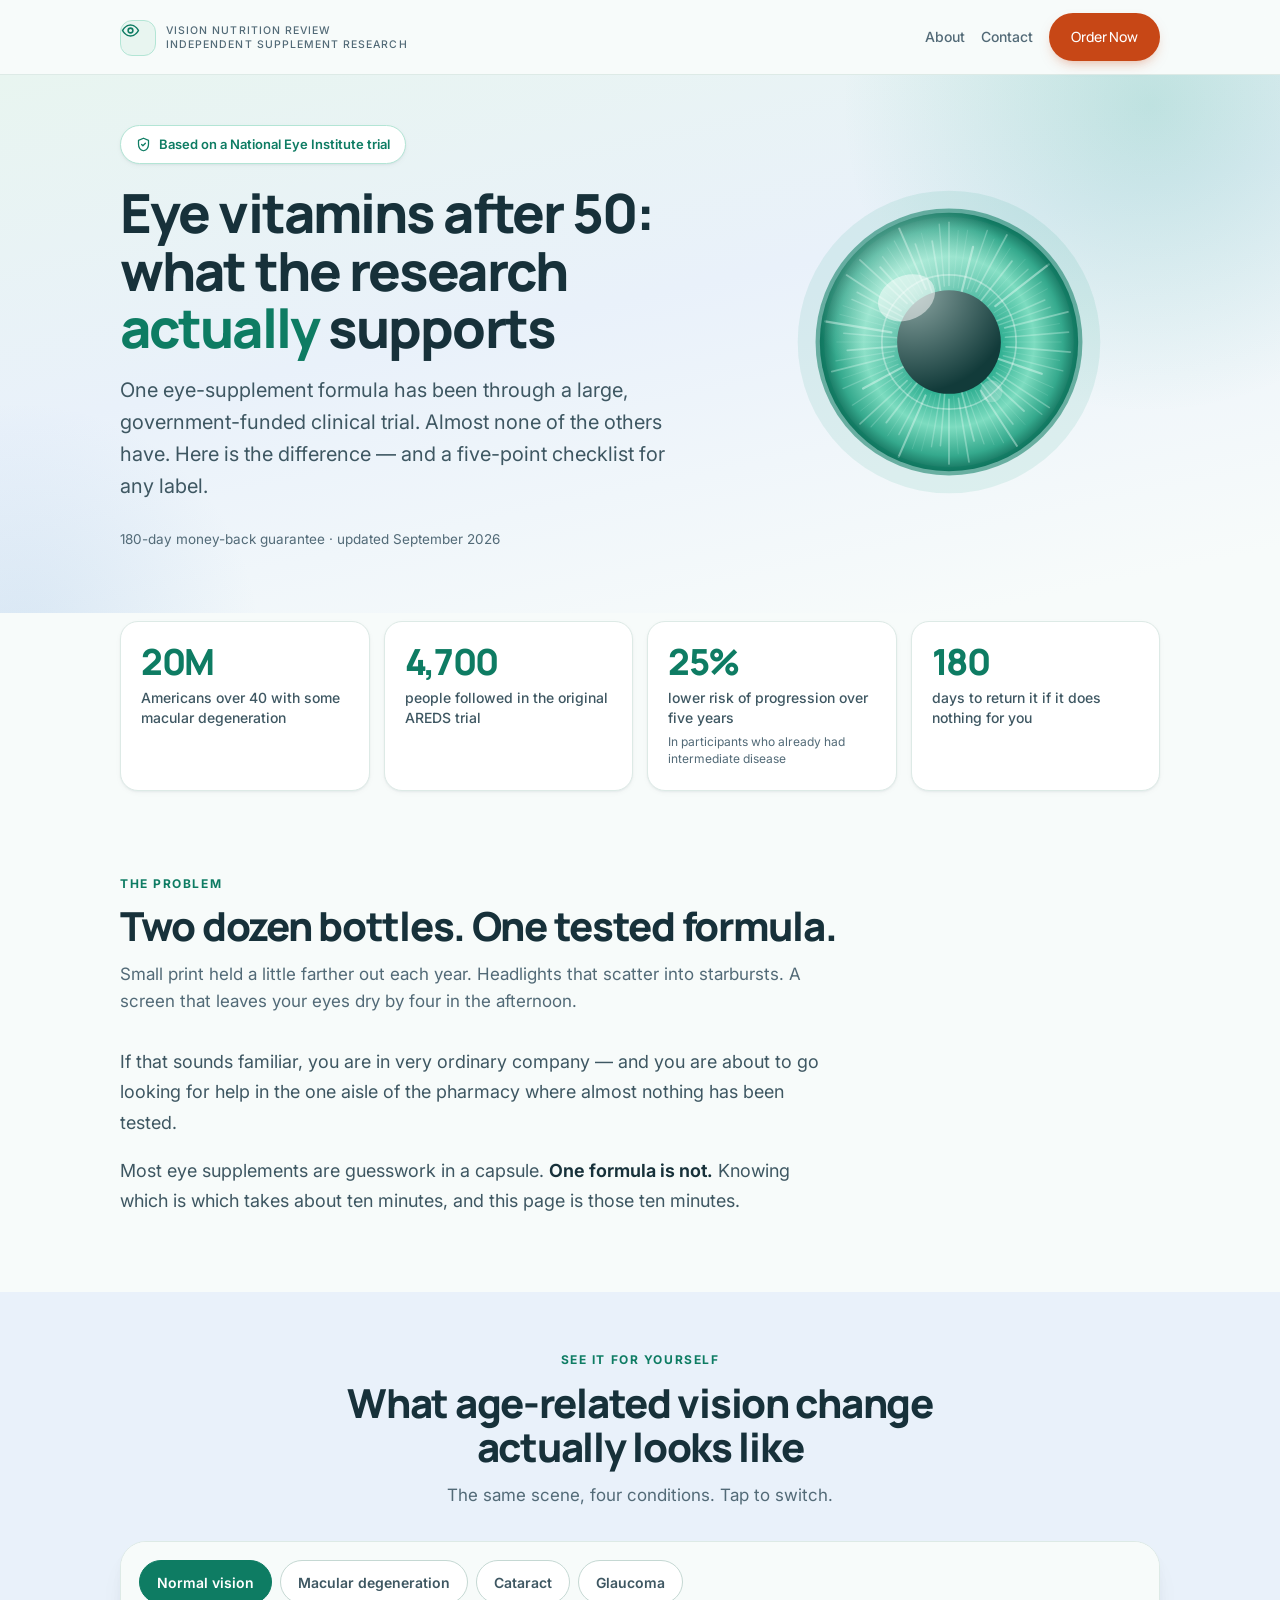
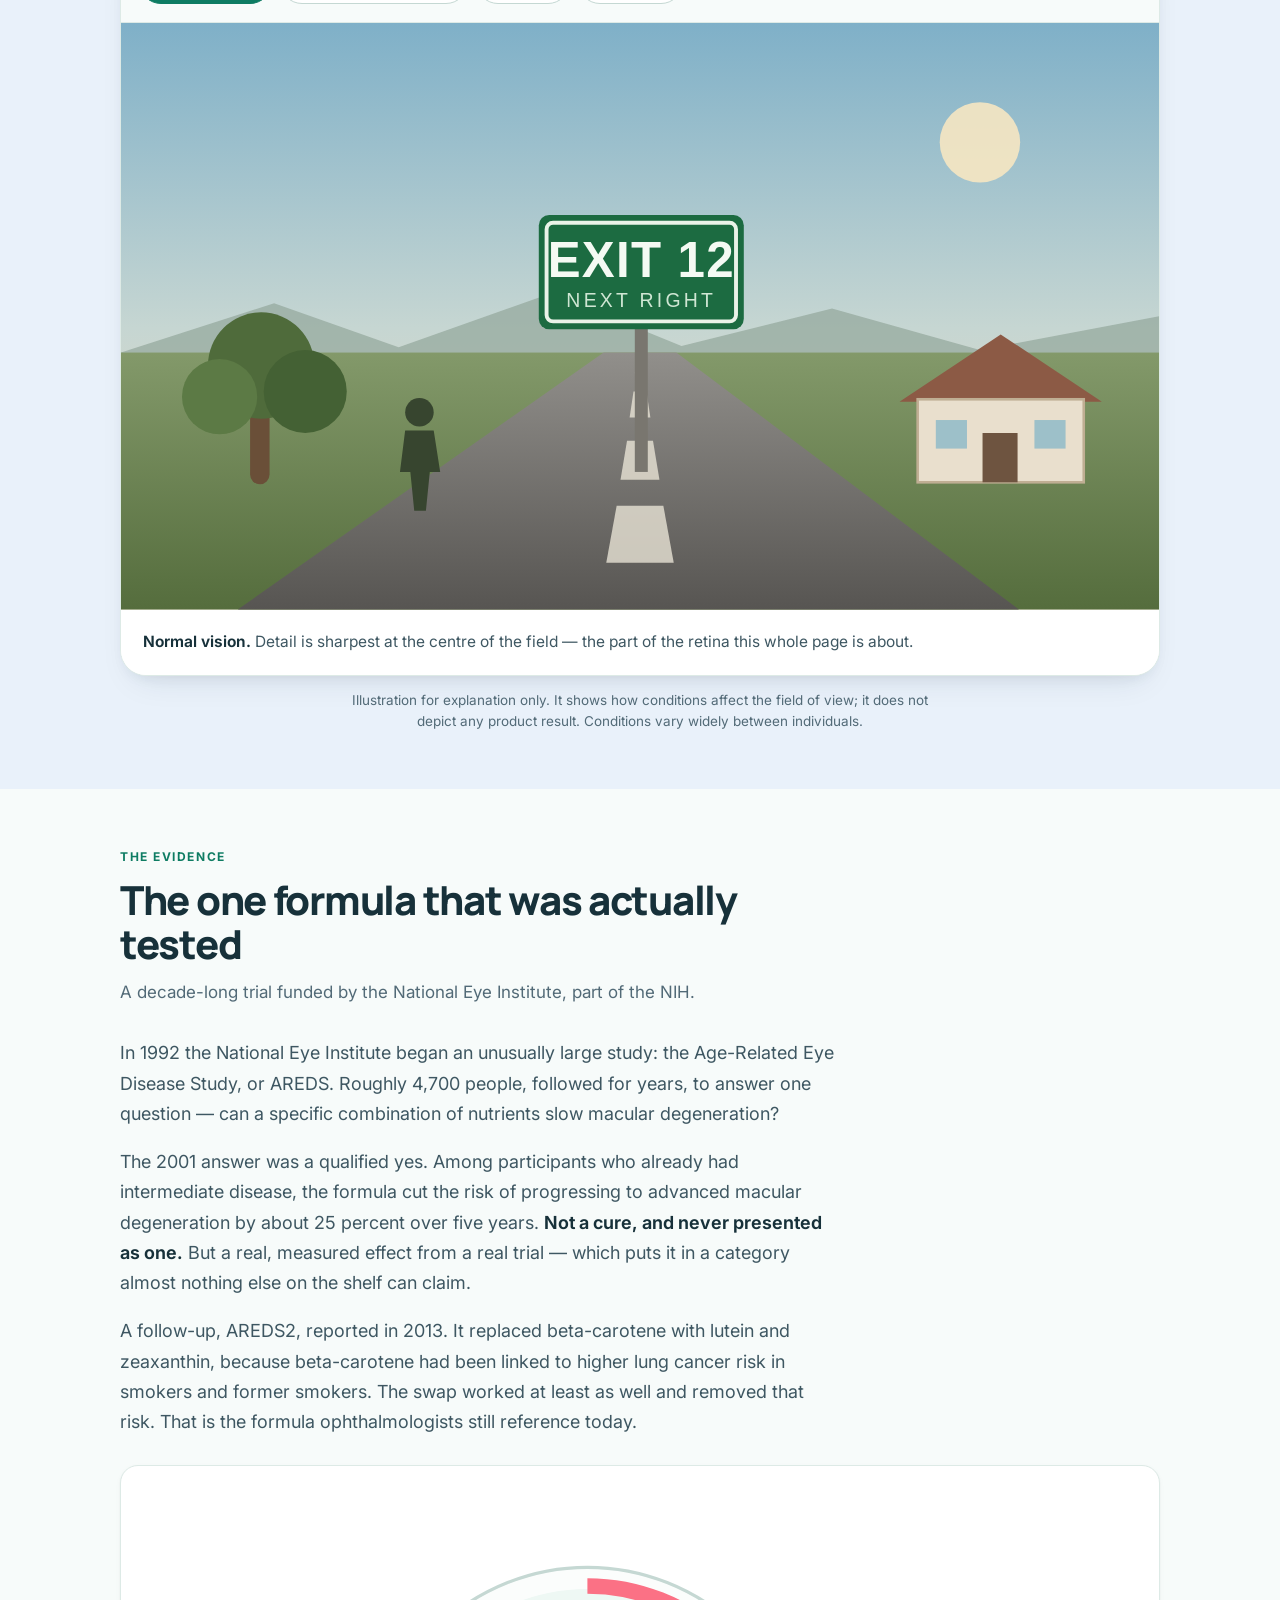
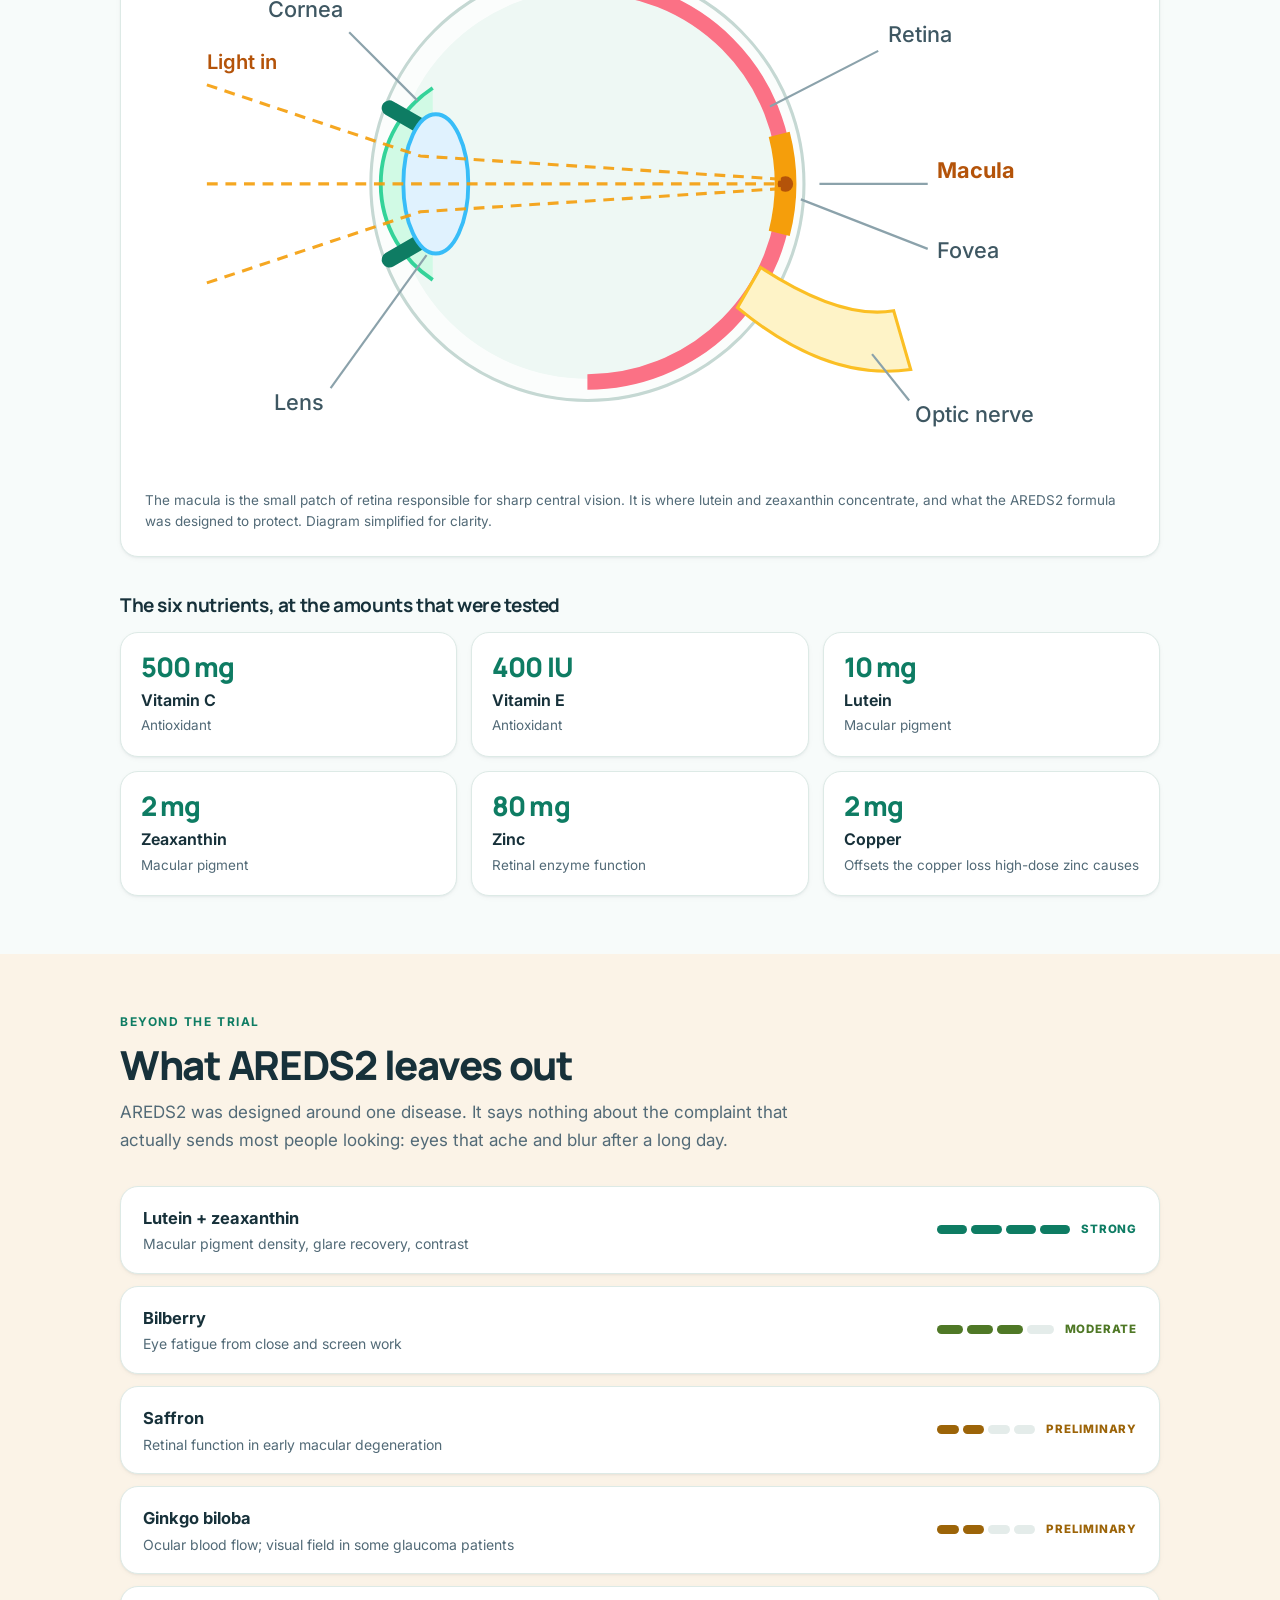
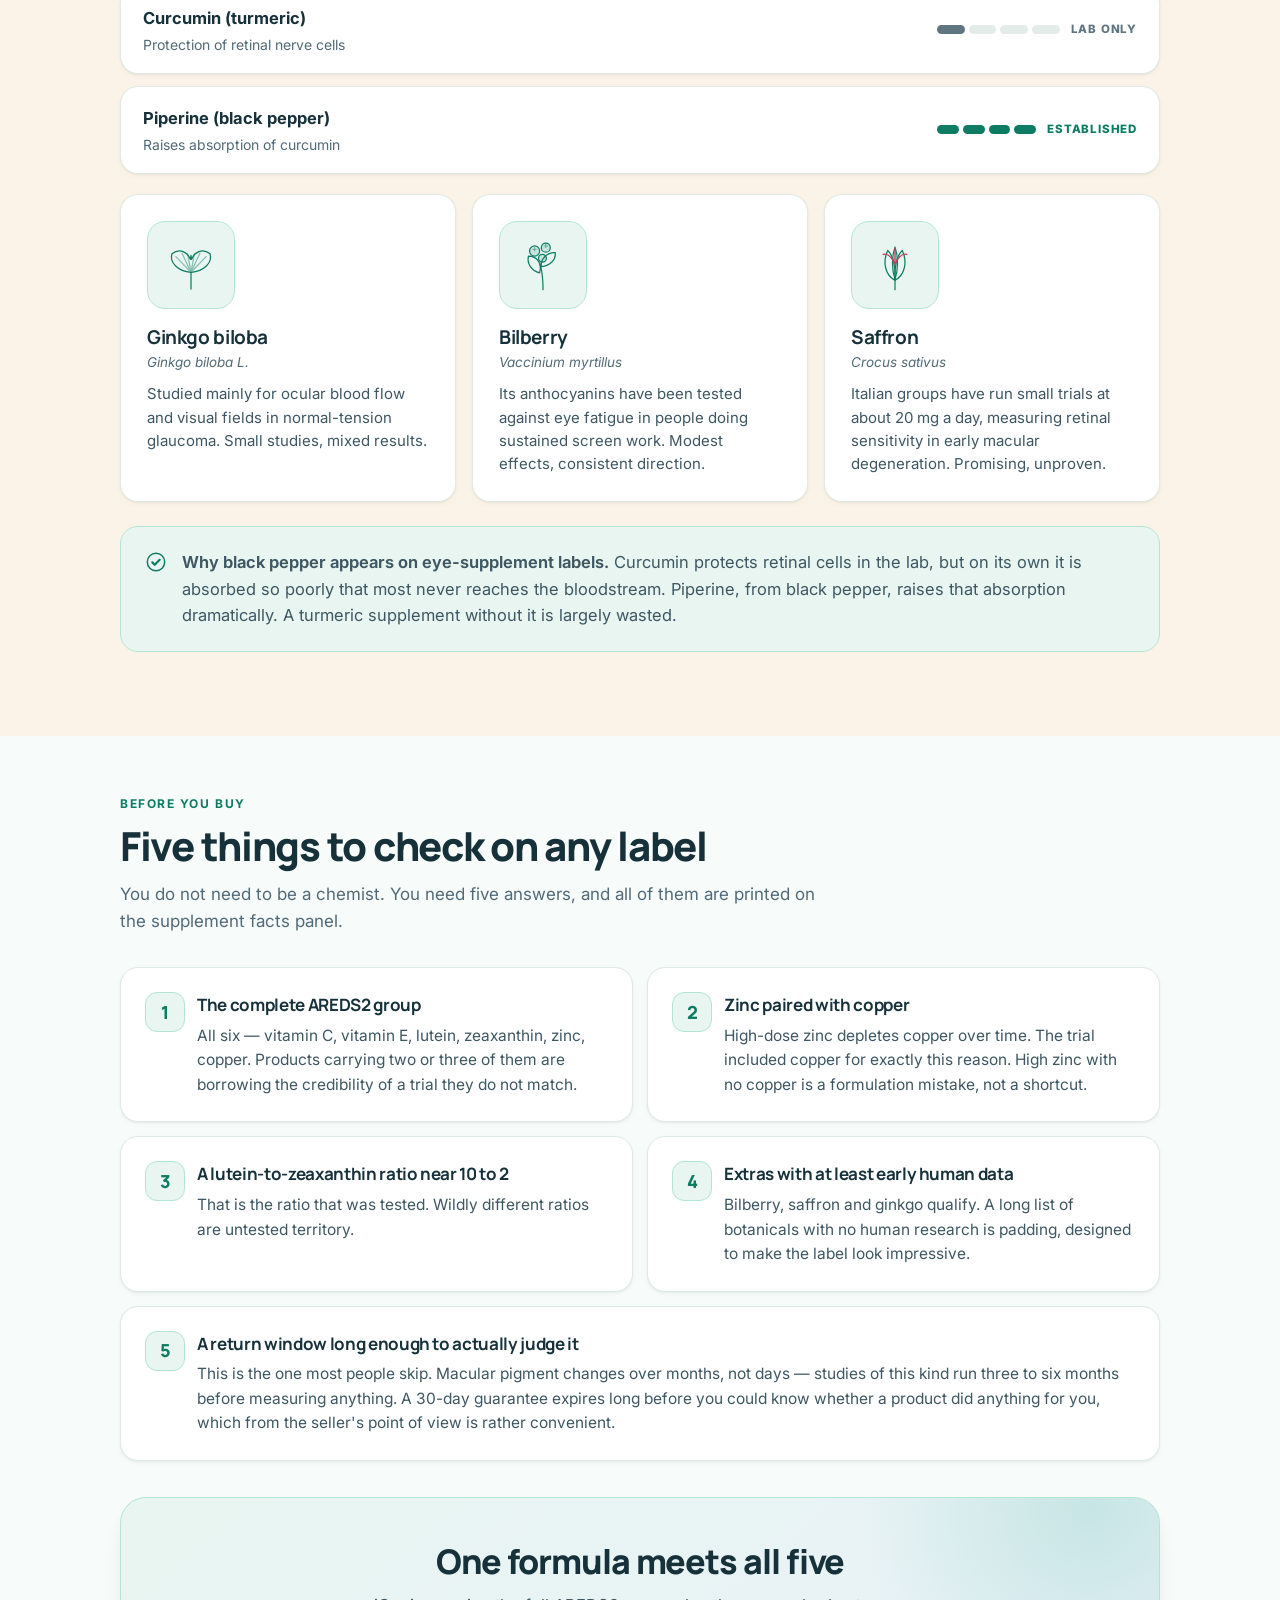
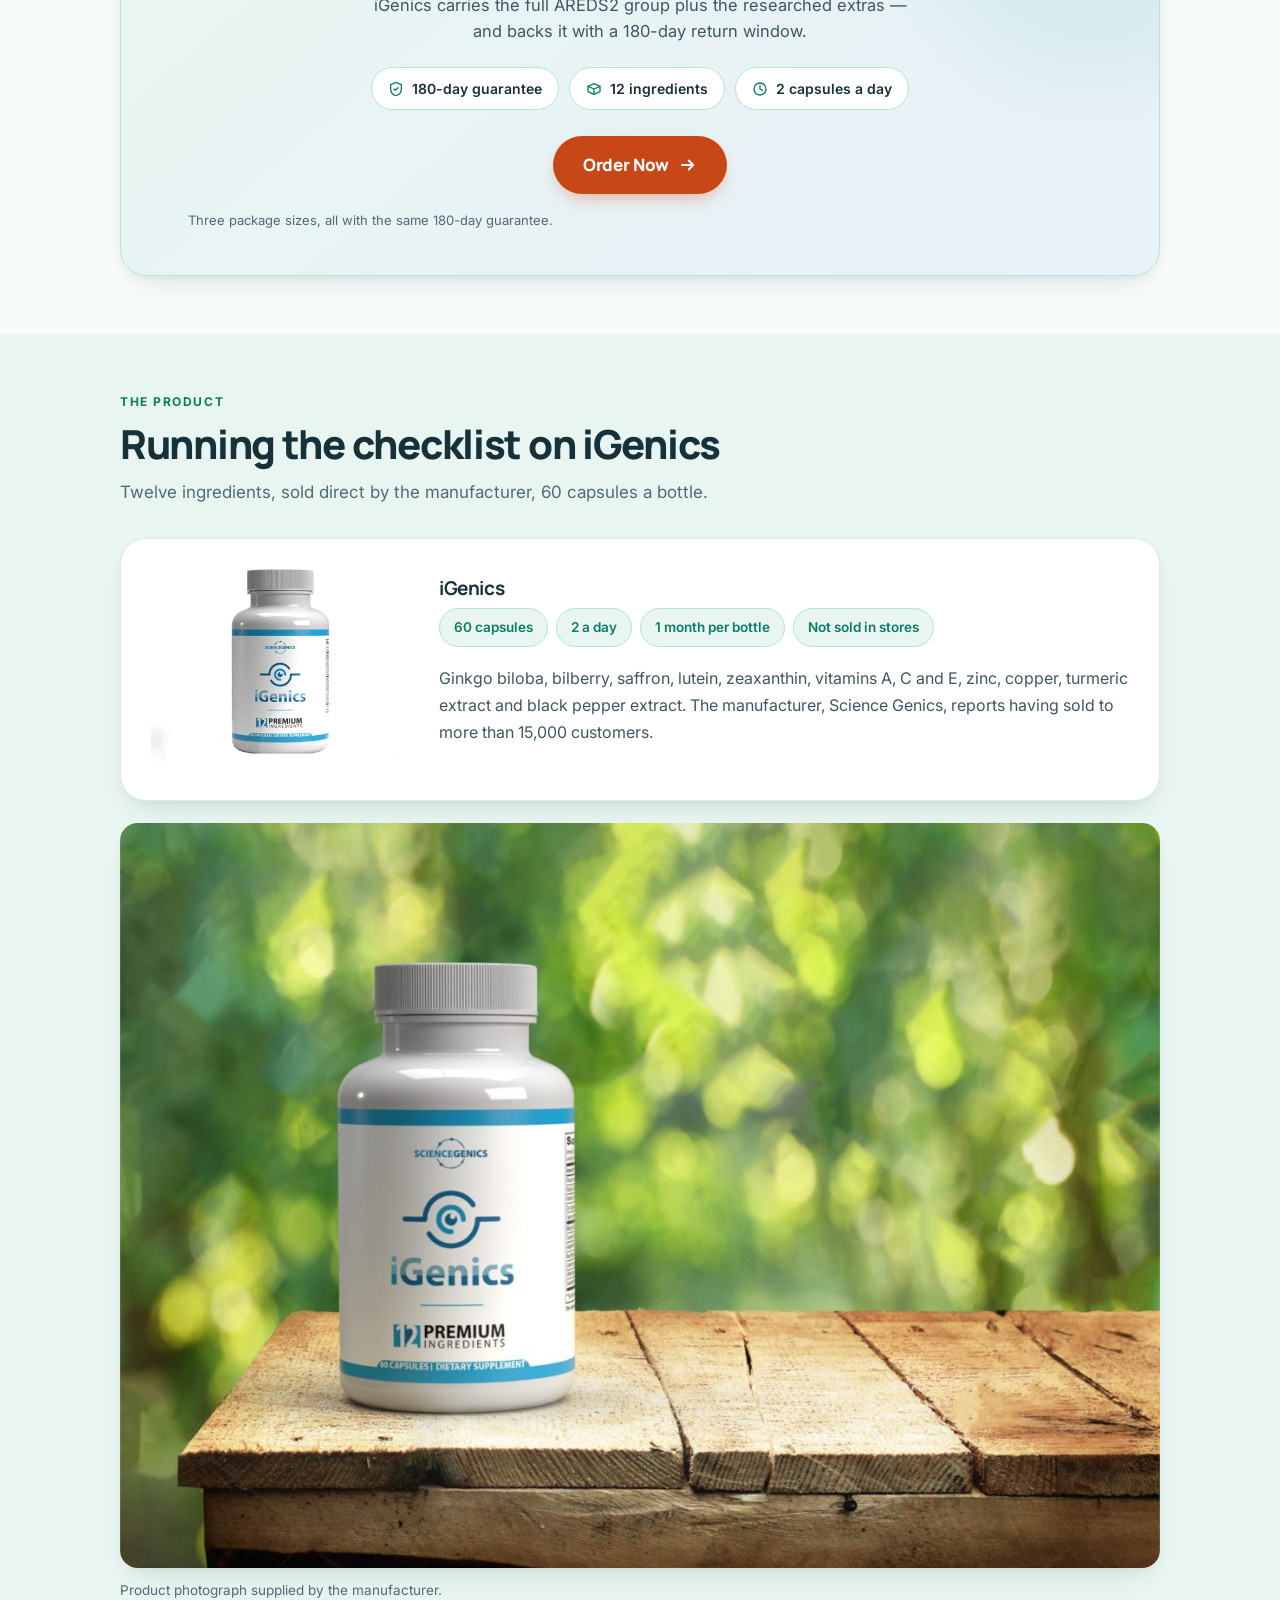
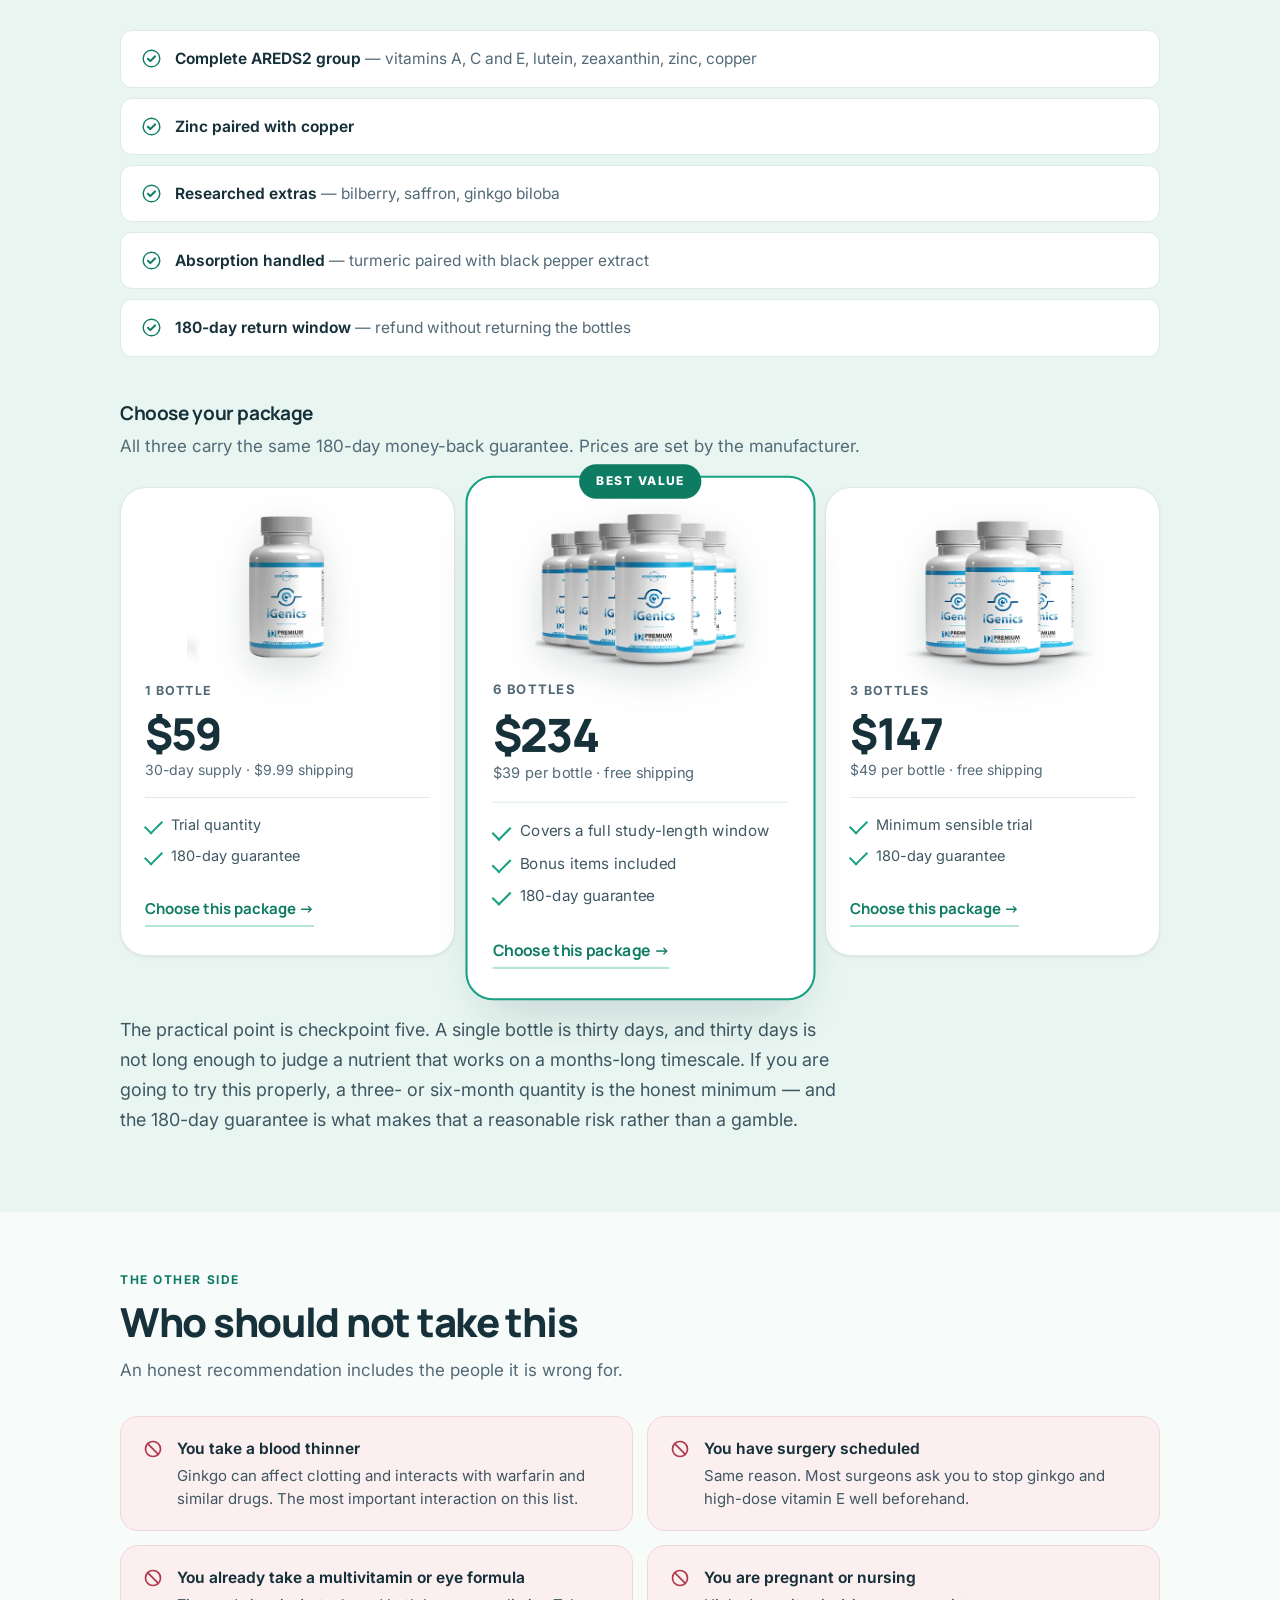
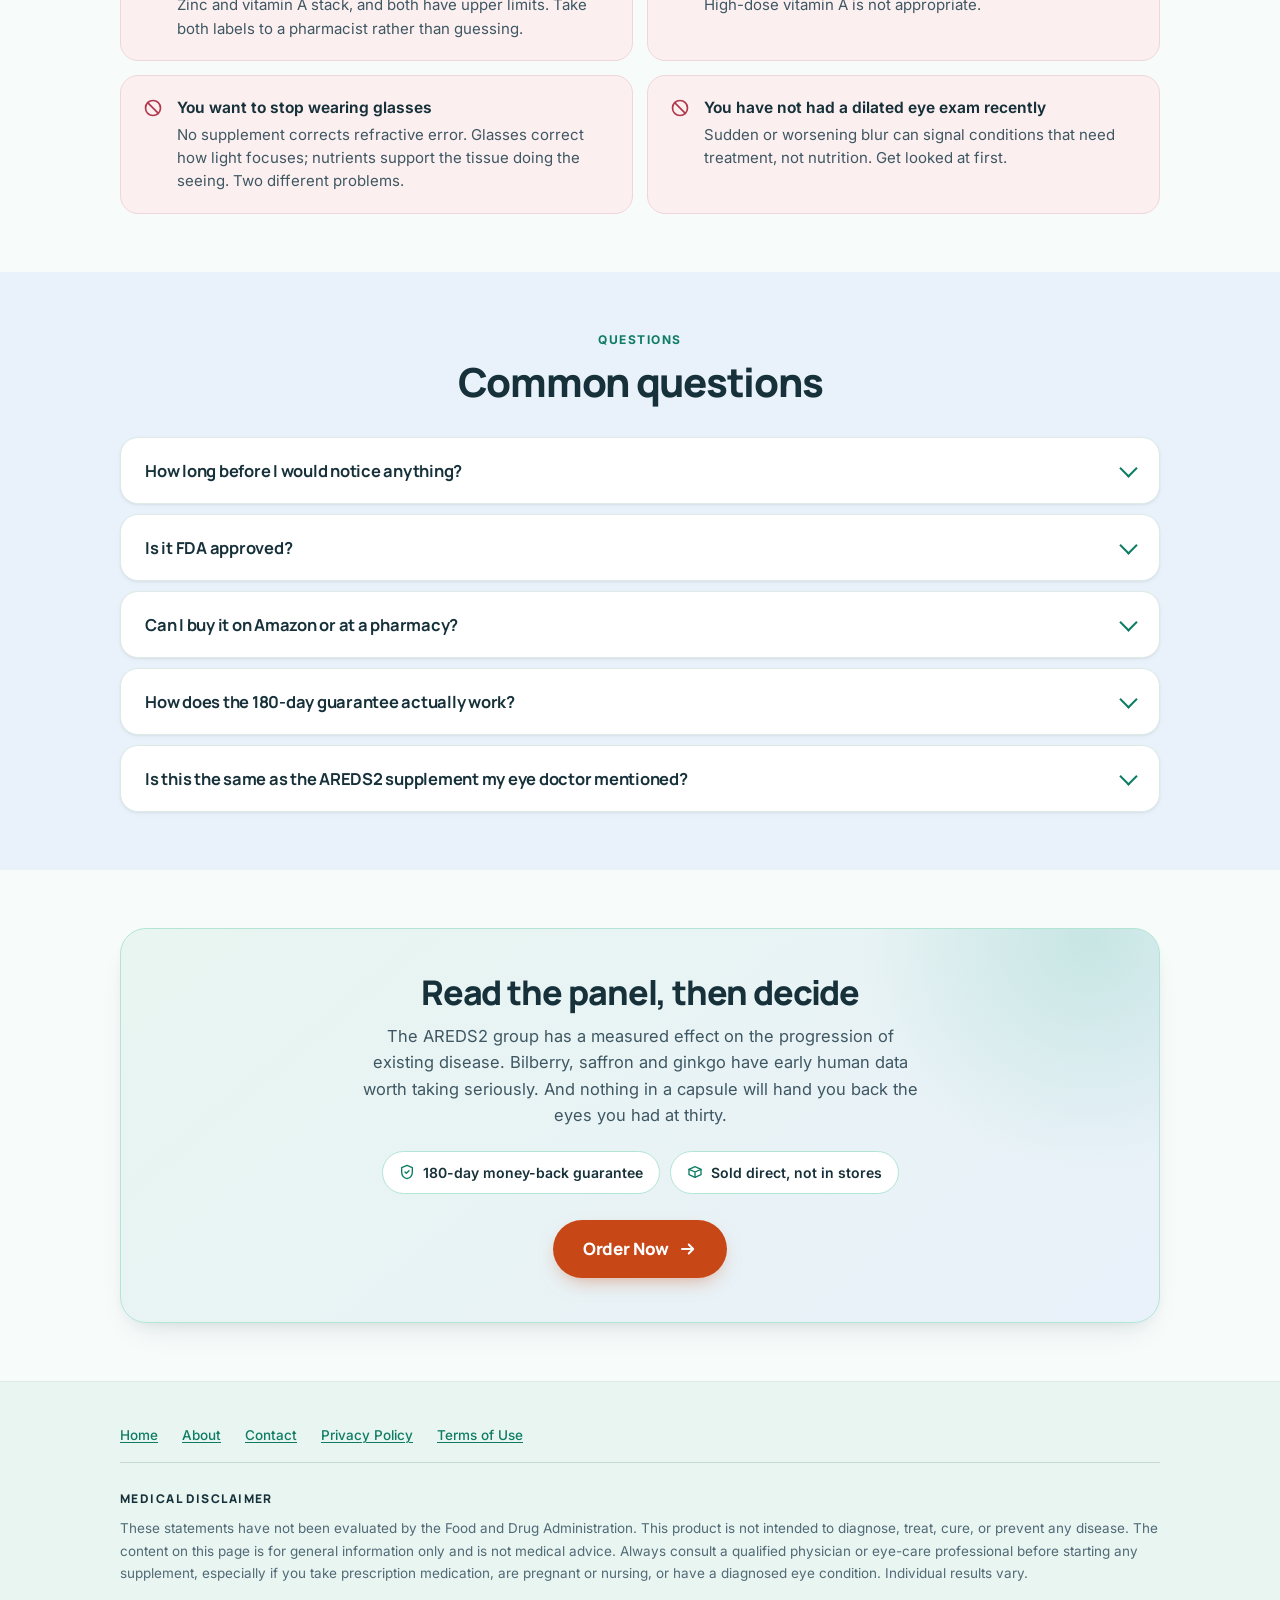
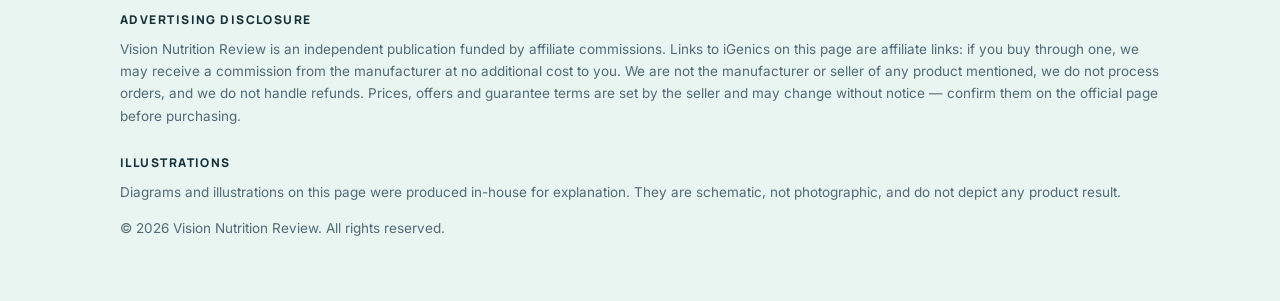
==== igenics/index.html @ 61fcbe54 "Move o site para /igenics e concentra a compra numa secao de escolha O dominio e generico e vai hosp" ====
<!DOCTYPE html>
<html lang="en">
<head>
<meta charset="utf-8">
<meta name="viewport" content="width=device-width, initial-scale=1">
<title>Eye Vitamins After 50: What the Research Actually Supports | Vision Nutrition Review</title>
<meta name="description" content="The AREDS2 formula is the only eye supplement ever tested in a large government-funded trial. Here is what it does, what it does not do, and how to read a label before you buy.">
<link rel="canonical" href="https://visioncaredaily.online/igenics/">
<meta name="robots" content="index, follow, max-image-preview:large">

<meta property="og:type" content="article">
<meta property="og:title" content="Eye Vitamins After 50: What the Research Actually Supports">
<meta property="og:description" content="One eye-supplement formula has been tested in a large government-funded trial. Most have not. Here is how to tell the difference.">
<meta property="og:url" content="https://visioncaredaily.online/igenics/">
<meta property="og:site_name" content="Vision Nutrition Review">
<meta name="twitter:card" content="summary_large_image">

<link rel="preconnect" href="https://fonts.googleapis.com">
<link rel="preconnect" href="https://fonts.gstatic.com" crossorigin>
<link href="https://fonts.googleapis.com/css2?family=Manrope:wght@700;800&family=Inter:wght@400;500;600;700&display=swap" rel="stylesheet">
<link rel="stylesheet" href="assets/style.css">
<link rel="icon" href="data:image/svg+xml,<svg xmlns='http://www.w3.org/2000/svg' viewBox='0 0 100 100'><text y='.9em' font-size='90'>&#128065;</text></svg>">

<!-- =====================================================================
     TAG DE CONVERSÃO DO GOOGLE ADS - COLE AQUI
     Google Ads > Ferramentas > Conversões > Tag do Google. Cole o bloco
     <script async src="...googletagmanager.com/gtag/js?id=AW-XXXXXXX"> e o
     gtag('config', ...) logo abaixo desta linha, nas 5 páginas do site.
     O clique em qualquer botão de afiliado dispara sozinho o evento
     'affiliate_click' (ver script no final desta página).
     ===================================================================== -->

<script type="application/ld+json">
{
  "@context": "https://schema.org",
  "@type": "Article",
  "headline": "Eye Vitamins After 50: What the Research Actually Supports",
  "description": "A plain-language guide to the AREDS2 formula, the nutrients researchers are still studying, and how to read a supplement label before you buy.",
  "datePublished": "2026-09-07",
  "dateModified": "2026-09-07",
  "author": { "@type": "Organization", "name": "Vision Nutrition Review" },
  "publisher": { "@type": "Organization", "name": "Vision Nutrition Review" },
  "mainEntityOfPage": "https://visioncaredaily.online/igenics/"
}
</script>
</head>
<body>

<a class="skip" href="#main">Skip to main content</a>

<!-- ícones reutilizáveis -->
<svg width="0" height="0" style="position:absolute" aria-hidden="true" focusable="false">
  <symbol id="i-eye" viewBox="0 0 24 24" fill="none" stroke="currentColor" stroke-width="2" stroke-linecap="round" stroke-linejoin="round">
    <path d="M2 12s3.6-7 10-7 10 7 10 7-3.6 7-10 7-10-7-10-7z"/><circle cx="12" cy="12" r="3"/>
  </symbol>
  <symbol id="i-shield" viewBox="0 0 24 24" fill="none" stroke="currentColor" stroke-width="2" stroke-linecap="round" stroke-linejoin="round">
    <path d="M12 2l8 3.5v6c0 5-3.4 9.3-8 10.5C7.4 20.8 4 16.5 4 11.5v-6z"/><path d="M9 12l2 2 4-4"/>
  </symbol>
  <symbol id="i-clock" viewBox="0 0 24 24" fill="none" stroke="currentColor" stroke-width="2" stroke-linecap="round" stroke-linejoin="round">
    <circle cx="12" cy="12" r="9"/><path d="M12 7v5l3.5 2"/>
  </symbol>
  <symbol id="i-box" viewBox="0 0 24 24" fill="none" stroke="currentColor" stroke-width="2" stroke-linecap="round" stroke-linejoin="round">
    <path d="M3 8l9-4 9 4v8l-9 4-9-4z"/><path d="M3 8l9 4 9-4M12 12v8"/>
  </symbol>
  <symbol id="i-check" viewBox="0 0 24 24" fill="none" stroke="currentColor" stroke-width="2.4" stroke-linecap="round" stroke-linejoin="round">
    <circle cx="12" cy="12" r="9.5" stroke-width="1.6"/><path d="M8 12.4l2.6 2.6L16 9.6"/>
  </symbol>
  <symbol id="i-alert" viewBox="0 0 24 24" fill="none" stroke="currentColor" stroke-width="2" stroke-linecap="round" stroke-linejoin="round">
    <path d="M12 3.5l9.5 16.5H2.5z"/><path d="M12 10v4M12 17.3v.2"/>
  </symbol>
  <symbol id="i-ban" viewBox="0 0 24 24" fill="none" stroke="currentColor" stroke-width="2" stroke-linecap="round" stroke-linejoin="round">
    <circle cx="12" cy="12" r="9"/><path d="M5.6 5.6l12.8 12.8"/>
  </symbol>
  <symbol id="i-arrow" viewBox="0 0 24 24" fill="none" stroke="currentColor" stroke-width="2.6" stroke-linecap="round" stroke-linejoin="round">
    <path d="M4 12h15M13 6l6 6-6 6"/>
  </symbol>
</svg>

<header class="masthead">
  <div class="wrap--wide">
    <a class="brand" href="./">
      <span class="brand-mark"><svg aria-hidden="true"><use href="#i-eye"/></svg></span>
      <span style="display:block">Vision Nutrition Review
        <span>Independent supplement research</span>
      </span>
    </a>
    <nav aria-label="Site">
      <a class="nav-hide" href="about.html">About</a>
      <a class="nav-hide" href="contact.html">Contact</a>
      <a class="btn-sm" href="#choose">Order Now</a>
    </nav>
  </div>
</header>

<!-- ================= HERO ================= -->
<section class="hero">
  <div class="wrap--wide">
    <div class="hero-grid">
      <div>
        <p class="pill"><svg aria-hidden="true"><use href="#i-shield"/></svg> Based on a National Eye Institute trial</p>

        <h1>Eye vitamins after 50: what the research <em>actually</em> supports</h1>

        <p class="standfirst">One eye-supplement formula has been through a large,
        government-funded clinical trial. Almost none of the others have. Here is the
        difference &mdash; and a five-point checklist for any label.</p>

        <p class="hero-meta">180-day money-back guarantee &middot; updated September 2026</p>
      </div>

      <div class="hero-art">
        <!-- FOTO 1 (hero.jpg). Enquanto o arquivo não existir, a íris desenhada
             abaixo continua aparecendo sozinha. Ver PROMPTS-IMAGENS.md -->
        <img class="hero-photo" data-optional src="assets/img/hero.jpg"
             alt="A woman in her sixties reading by a window in warm daylight">

        <svg class="hero-iris" viewBox="0 0 400 400" role="img" aria-label="Illustration of a human iris">
          <defs>
            <radialGradient id="irisG" cx="50%" cy="50%" r="50%">
              <stop offset="10%" stop-color="#126d59"/>
              <stop offset="32%" stop-color="#17a183"/>
              <stop offset="66%" stop-color="#7ddcc0"/>
              <stop offset="88%" stop-color="#35a98d"/>
              <stop offset="100%" stop-color="#14705c"/>
            </radialGradient>
            <radialGradient id="irisGlow" cx="36%" cy="30%" r="64%">
              <stop offset="0%" stop-color="#f2fffa" stop-opacity=".55"/>
              <stop offset="62%" stop-color="#f2fffa" stop-opacity="0"/>
            </radialGradient>
          </defs>
          <circle cx="200" cy="200" r="178" fill="#17a183" opacity=".10"/>
          <circle cx="200" cy="200" r="152" fill="url(#irisG)"/>
          <g id="irisFibers" fill="none" stroke="#e6fbf3" stroke-linecap="round"></g>
          <circle cx="200" cy="200" r="152" fill="none" stroke="#0e7c63" stroke-width="10" opacity=".55"/>
          <circle cx="200" cy="200" r="79" fill="none" stroke="#ffffff" stroke-width="2" opacity=".35"/>
          <circle cx="200" cy="200" r="61" fill="#123b3a"/>
          <circle cx="200" cy="200" r="152" fill="url(#irisGlow)"/>
          <ellipse cx="150" cy="148" rx="35" ry="26" fill="#ffffff" opacity=".5" transform="rotate(-25 150 148)"/>
          <circle cx="250" cy="258" r="13" fill="#ffffff" opacity=".22"/>
        </svg>
      </div>
    </div>
  </div>
</section>

<main id="main">

<!-- ================= NÚMEROS ================= -->
<section class="section" style="padding-top:8px">
  <div class="wrap--wide">
    <ul class="stats" style="list-style:none;padding:0">
      <li class="stat">
        <div class="n">20M</div>
        <div class="l">Americans over 40 with some macular degeneration</div>
      </li>
      <li class="stat">
        <div class="n">4,700</div>
        <div class="l">people followed in the original AREDS trial</div>
      </li>
      <li class="stat">
        <div class="n">25%</div>
        <div class="l">lower risk of progression over five years</div>
        <div class="s">In participants who already had intermediate disease</div>
      </li>
      <li class="stat">
        <div class="n">180</div>
        <div class="l">days to return it if it does nothing for you</div>
      </li>
    </ul>
  </div>
</section>

<!-- ================= O PROBLEMA ================= -->
<section class="section" style="padding-top:16px">
  <div class="wrap--wide">
    <div class="section-head">
      <p class="eyebrow">The problem</p>
      <h2>Two dozen bottles. One tested formula.</h2>
      <p class="dek">Small print held a little farther out each year. Headlights that scatter
      into starbursts. A screen that leaves your eyes dry by four in the afternoon.</p>
    </div>

    <div class="prose">
      <p>If that sounds familiar, you are in very ordinary company &mdash; and you are about to
      go looking for help in the one aisle of the pharmacy where almost nothing has been
      tested.</p>
      <p>Most eye supplements are guesswork in a capsule. <strong>One formula is not.</strong>
      Knowing which is which takes about ten minutes, and this page is those ten minutes.</p>
    </div>

    <!-- FOTO 2 (noite.jpg) -->
    <figure class="img-slot">
      <img data-optional src="assets/img/noite.jpg"
           alt="Oncoming headlights scattering into starbursts, seen through a car windscreen at night">
      <figcaption>Glare and slow recovery from bright light at night are among the first
      changes people notice.</figcaption>
    </figure>
  </div>
</section>

<!-- ================= SIMULADOR ================= -->
<section class="section section--sky">
  <div class="wrap--wide">
    <div class="section-head center">
      <p class="eyebrow">See it for yourself</p>
      <h2>What age-related vision change actually looks like</h2>
      <p class="dek">The same scene, four conditions. Tap to switch.</p>
    </div>

    <figure class="sim">
      <div class="sim-tabs" role="tablist" aria-label="Vision condition">
        <button class="sim-tab" role="tab" aria-selected="true"  data-mode="normal">Normal vision</button>
        <button class="sim-tab" role="tab" aria-selected="false" data-mode="amd">Macular degeneration</button>
        <button class="sim-tab" role="tab" aria-selected="false" data-mode="cataract">Cataract</button>
        <button class="sim-tab" role="tab" aria-selected="false" data-mode="glaucoma">Glaucoma</button>
      </div>

      <div class="sim-stage" id="simStage" data-mode="normal">
        <svg viewBox="0 0 800 452" role="img" aria-label="Illustration of a road scene showing how different eye conditions change what a person sees">
          <defs>
            <linearGradient id="skyG" x1="0" y1="0" x2="0" y2="1">
              <stop offset="0%"   stop-color="#7fb0c8"/>
              <stop offset="52%"  stop-color="#c6d6d2"/>
              <stop offset="100%" stop-color="#f0dcbb"/>
            </linearGradient>
            <linearGradient id="groundG" x1="0" y1="0" x2="0" y2="1">
              <stop offset="0%"   stop-color="#83996a"/>
              <stop offset="100%" stop-color="#556d3d"/>
            </linearGradient>
            <linearGradient id="roadG" x1="0" y1="0" x2="0" y2="1">
              <stop offset="0%"   stop-color="#918f8b"/>
              <stop offset="100%" stop-color="#575552"/>
            </linearGradient>

            <filter id="blurStrong" x="-15%" y="-15%" width="130%" height="130%">
              <feGaussianBlur stdDeviation="9"/>
            </filter>
            <filter id="blurSoft" x="-15%" y="-15%" width="130%" height="130%">
              <feGaussianBlur stdDeviation="2.6"/>
            </filter>

            <radialGradient id="gCenter">
              <stop offset="42%"  stop-color="#ffffff"/>
              <stop offset="100%" stop-color="#000000"/>
            </radialGradient>
            <mask id="mCenter">
              <rect width="800" height="452" fill="#000"/>
              <ellipse cx="400" cy="205" rx="230" ry="185" fill="url(#gCenter)"/>
            </mask>

            <radialGradient id="gEdge">
              <stop offset="36%"  stop-color="#000000"/>
              <stop offset="100%" stop-color="#ffffff"/>
            </radialGradient>
            <mask id="mEdge"><rect width="800" height="452" fill="url(#gEdge)"/></mask>

            <radialGradient id="smudgeG">
              <stop offset="0%"   stop-color="#8f8f88" stop-opacity=".88"/>
              <stop offset="52%"  stop-color="#8f8f88" stop-opacity=".48"/>
              <stop offset="100%" stop-color="#8f8f88" stop-opacity="0"/>
            </radialGradient>
            <radialGradient id="vignetteG">
              <stop offset="34%"  stop-color="#08100f" stop-opacity="0"/>
              <stop offset="74%"  stop-color="#08100f" stop-opacity=".7"/>
              <stop offset="100%" stop-color="#08100f" stop-opacity=".95"/>
            </radialGradient>
            <linearGradient id="hazeG" x1="0" y1="0" x2="0" y2="1">
              <stop offset="0%"   stop-color="#ffffff" stop-opacity=".34"/>
              <stop offset="100%" stop-color="#ffffff" stop-opacity=".12"/>
            </linearGradient>

            <g id="scene">
              <rect width="800" height="452" fill="url(#skyG)"/>
              <circle cx="662" cy="92" r="31" fill="#fce9c2" opacity=".85"/>
              <path d="M0 254 L118 216 L214 250 L332 208 L432 249 L548 220 L662 252 L800 226 L800 262 L0 262 Z"
                    fill="#93a79c" opacity=".7"/>
              <rect y="254" width="800" height="198" fill="url(#groundG)"/>
              <path d="M372 254 H428 L692 452 H90 Z" fill="url(#roadG)"/>
              <g fill="#e8e3d5" opacity=".8">
                <path d="M398 258 h4 l2 12 h-8 z"/>
                <path d="M395 284 h10 l3 20 h-16 z"/>
                <path d="M390 322 h20 l5 30 h-30 z"/>
                <path d="M382 372 h36 l8 44 h-52 z"/>
              </g>

              <path d="M107 348 v-64" stroke="#6a4f38" stroke-width="15" stroke-linecap="round" fill="none"/>
              <circle cx="108" cy="264" r="41" fill="#4f6b3b"/>
              <circle cx="76"  cy="288" r="29" fill="#5c7a45"/>
              <circle cx="142" cy="284" r="32" fill="#446134"/>

              <circle cx="230" cy="300" r="11" fill="#37452f"/>
              <path d="M219 314 h22 l5 32 h-8 l-3 30 h-9 l-3 -30 h-8 z" fill="#37452f"/>

              <path d="M600 292 L678 240 L756 292 Z" fill="#8c5a45"/>
              <rect x="614" y="290" width="128" height="64" fill="#e9dfcd"/>
              <rect x="614" y="290" width="128" height="64" fill="none" stroke="#bfae93" stroke-width="2"/>
              <rect x="664" y="316" width="27" height="38" fill="#6e5440"/>
              <rect x="628" y="306" width="24" height="22" fill="#9dc0c9"/>
              <rect x="704" y="306" width="24" height="22" fill="#9dc0c9"/>

              <rect x="396" y="230" width="10" height="116" fill="#79766f"/>
              <rect x="322" y="148" width="158" height="88" rx="8" fill="#1c6b41"/>
              <rect x="328" y="154" width="146" height="76" rx="5" fill="none" stroke="#eaf3e8" stroke-width="3"/>
              <text x="401" y="196" text-anchor="middle" fill="#f4faf3"
                    font-family="Helvetica, Arial, sans-serif" font-size="38" font-weight="700"
                    letter-spacing="1">EXIT 12</text>
              <text x="401" y="219" text-anchor="middle" fill="#cfe6d3"
                    font-family="Helvetica, Arial, sans-serif" font-size="15" letter-spacing="2.5">NEXT RIGHT</text>
            </g>
          </defs>

          <use href="#scene"/>

          <g class="sim-layer sim-amd">
            <use href="#scene" filter="url(#blurStrong)" mask="url(#mCenter)"/>
            <ellipse cx="400" cy="205" rx="152" ry="126" fill="url(#smudgeG)"/>
          </g>

          <g class="sim-layer sim-cataract">
            <use href="#scene" filter="url(#blurSoft)"/>
            <rect width="800" height="452" fill="#f0dfae" opacity=".4"/>
            <rect width="800" height="452" fill="url(#hazeG)"/>
          </g>

          <g class="sim-layer sim-glaucoma">
            <use href="#scene" filter="url(#blurSoft)" mask="url(#mEdge)"/>
            <rect width="800" height="452" fill="url(#vignetteG)"/>
          </g>
        </svg>
      </div>

      <p class="sim-note" id="simNote"><strong>Normal vision.</strong> Detail is sharpest at
      the centre of the field &mdash; the part of the retina this whole page is about.</p>
    </figure>

    <figcaption style="max-width:44em;margin:14px auto 0;text-align:center">Illustration for
    explanation only. It shows how conditions affect the field of view; it does not depict any
    product result. Conditions vary widely between individuals.</figcaption>
  </div>
</section>

<!-- ================= AREDS2 ================= -->
<section class="section">
  <div class="wrap--wide">
    <div class="section-head">
      <p class="eyebrow">The evidence</p>
      <h2>The one formula that was actually tested</h2>
      <p class="dek">A decade-long trial funded by the National Eye Institute, part of the NIH.</p>
    </div>

    <div class="prose">
      <p>In 1992 the National Eye Institute began an unusually large study: the Age-Related
      Eye Disease Study, or AREDS. Roughly 4,700 people, followed for years, to answer one
      question &mdash; can a specific combination of nutrients slow macular degeneration?</p>

      <p>The 2001 answer was a qualified yes. Among participants who already had intermediate
      disease, the formula cut the risk of progressing to advanced macular degeneration by
      about 25 percent over five years. <strong>Not a cure, and never presented as one.</strong>
      But a real, measured effect from a real trial &mdash; which puts it in a category almost
      nothing else on the shelf can claim.</p>

      <p>A follow-up, AREDS2, reported in 2013. It replaced beta-carotene with lutein and
      zeaxanthin, because beta-carotene had been linked to higher lung cancer risk in smokers
      and former smokers. The swap worked at least as well and removed that risk. That is the
      formula ophthalmologists still reference today.</p>
    </div>

    <figure class="figure-frame" style="margin-top:28px">
      <svg viewBox="0 0 640 380" role="img" aria-label="Cross-section diagram of the human eye showing the cornea, lens, retina, macula, fovea and optic nerve">
        <g font-family="Inter, -apple-system, Segoe UI, Roboto, Helvetica, Arial, sans-serif" font-size="14">

          <circle cx="286" cy="190" r="140" fill="#fbfdfc" stroke="#c5d8d3" stroke-width="2"/>
          <circle cx="286" cy="190" r="126" fill="#eef8f4"/>

          <path d="M286 62 A128 128 0 0 1 286 318" fill="none" stroke="#fb7185" stroke-width="10"/>
          <path d="M410 158 A128 128 0 0 1 410 222" fill="none" stroke="#f59e0b" stroke-width="14"/>
          <circle cx="414" cy="190" r="5" fill="#b45309"/>

          <path d="M186 128 A 74 74 0 0 0 186 252" fill="#d1fae5" stroke="#34d399" stroke-width="2.5"/>
          <path d="M158 141 L184 156" stroke="#0e7c63" stroke-width="10" stroke-linecap="round"/>
          <path d="M158 239 L184 224" stroke="#0e7c63" stroke-width="10" stroke-linecap="round"/>
          <ellipse cx="188" cy="190" rx="21" ry="45" fill="#e0f2fe" stroke="#38bdf8" stroke-width="2.5"/>

          <path d="M398 244 q 52 34 86 28 l 11 38 q -54 8 -112 -40 z" fill="#fef3c7" stroke="#fbbf24" stroke-width="2"/>

          <g fill="none" stroke="#f59e0b" stroke-width="2" stroke-dasharray="7 5" opacity=".9">
            <path d="M40 126 L178 172 L412 187"/>
            <path d="M40 190 L178 190 L412 190"/>
            <path d="M40 254 L178 208 L412 193"/>
          </g>

          <g stroke="#8ba2ab" stroke-width="1.4" fill="none">
            <path d="M132 92 L176 136"/>
            <path d="M120 322 L182 236"/>
            <path d="M474 104 L404 140"/>
            <path d="M506 190 L436 190"/>
            <path d="M506 232 L424 200"/>
            <path d="M494 330 L470 300"/>
          </g>
          <g fill="#3e5762" font-weight="500">
            <text x="128" y="82"  text-anchor="end">Cornea</text>
            <text x="116" y="336" text-anchor="end">Lens</text>
            <text x="480" y="98">Retina</text>
            <text x="512" y="186" font-weight="700" fill="#b45309">Macula</text>
            <text x="512" y="238">Fovea</text>
            <text x="498" y="344">Optic nerve</text>
          </g>
          <text x="40" y="116" fill="#b45309" font-size="13" font-weight="600">Light in</text>
        </g>
      </svg>
      <figcaption>The macula is the small patch of retina responsible for sharp central
      vision. It is where lutein and zeaxanthin concentrate, and what the AREDS2 formula was
      designed to protect. Diagram simplified for clarity.</figcaption>
    </figure>

    <h3 style="margin:36px 0 14px">The six nutrients, at the amounts that were tested</h3>

    <div class="nutrients">
      <div class="nut"><div class="amt">500 mg</div><div class="name">Vitamin C</div><div class="role">Antioxidant</div></div>
      <div class="nut"><div class="amt">400 IU</div><div class="name">Vitamin E</div><div class="role">Antioxidant</div></div>
      <div class="nut"><div class="amt">10 mg</div><div class="name">Lutein</div><div class="role">Macular pigment</div></div>
      <div class="nut"><div class="amt">2 mg</div><div class="name">Zeaxanthin</div><div class="role">Macular pigment</div></div>
      <div class="nut"><div class="amt">80 mg</div><div class="name">Zinc</div><div class="role">Retinal enzyme function</div></div>
      <div class="nut"><div class="amt">2 mg</div><div class="name">Copper</div><div class="role">Offsets the copper loss high-dose zinc causes</div></div>
    </div>

  </div>
</section>

<!-- ================= INGREDIENTES ================= -->
<section class="section section--sand">
  <div class="wrap--wide">
    <div class="section-head">
      <p class="eyebrow">Beyond the trial</p>
      <h2>What AREDS2 leaves out</h2>
      <p class="dek">AREDS2 was designed around one disease. It says nothing about the
      complaint that actually sends most people looking: eyes that ache and blur after a long
      day.</p>
    </div>

    <!-- FOTO 3 (ingredientes.jpg) -->
    <figure class="img-slot" style="margin-top:0">
      <img data-optional src="assets/img/ingredientes.jpg"
           alt="Bilberries, saffron threads and ginkgo leaves arranged on a pale stone surface">
    </figure>

    <ul class="ev-list">
      <li class="ev-item ev-4">
        <div>
          <div class="ev-name">Lutein + zeaxanthin</div>
          <div class="ev-what">Macular pigment density, glare recovery, contrast</div>
        </div>
        <div class="ev-meter">
          <span class="ev-track"><i></i><i></i><i></i><i></i></span>
          <span class="ev-label">Strong</span>
        </div>
      </li>
      <li class="ev-item ev-3">
        <div>
          <div class="ev-name">Bilberry</div>
          <div class="ev-what">Eye fatigue from close and screen work</div>
        </div>
        <div class="ev-meter">
          <span class="ev-track"><i></i><i></i><i></i><i></i></span>
          <span class="ev-label">Moderate</span>
        </div>
      </li>
      <li class="ev-item ev-2">
        <div>
          <div class="ev-name">Saffron</div>
          <div class="ev-what">Retinal function in early macular degeneration</div>
        </div>
        <div class="ev-meter">
          <span class="ev-track"><i></i><i></i><i></i><i></i></span>
          <span class="ev-label">Preliminary</span>
        </div>
      </li>
      <li class="ev-item ev-2">
        <div>
          <div class="ev-name">Ginkgo biloba</div>
          <div class="ev-what">Ocular blood flow; visual field in some glaucoma patients</div>
        </div>
        <div class="ev-meter">
          <span class="ev-track"><i></i><i></i><i></i><i></i></span>
          <span class="ev-label">Preliminary</span>
        </div>
      </li>
      <li class="ev-item ev-1">
        <div>
          <div class="ev-name">Curcumin (turmeric)</div>
          <div class="ev-what">Protection of retinal nerve cells</div>
        </div>
        <div class="ev-meter">
          <span class="ev-track"><i></i><i></i><i></i><i></i></span>
          <span class="ev-label">Lab only</span>
        </div>
      </li>
      <li class="ev-item ev-4">
        <div>
          <div class="ev-name">Piperine (black pepper)</div>
          <div class="ev-what">Raises absorption of curcumin</div>
        </div>
        <div class="ev-meter">
          <span class="ev-track"><i></i><i></i><i></i><i></i></span>
          <span class="ev-label">Established</span>
        </div>
      </li>
    </ul>

    <div class="grid-3" style="margin-top:20px">
      <div class="bot">
        <svg viewBox="0 0 100 100" fill="none" stroke="#0e7c63" stroke-width="2.2" stroke-linecap="round" stroke-linejoin="round" aria-hidden="true">
          <path d="M50 93 V63"/>
          <path d="M50 63 C 27 61 11 46 16 30 C 30 19 44 27 49 40 L50 33 L51 40 C 56 27 70 19 84 30 C 89 46 73 61 50 63 Z"/>
          <g opacity=".45">
            <path d="M50 63 L23 35"/><path d="M50 63 L34 29"/><path d="M50 63 L44 30"/>
            <path d="M50 63 L56 30"/><path d="M50 63 L66 29"/><path d="M50 63 L77 35"/>
          </g>
        </svg>
        <h3>Ginkgo biloba</h3>
        <p class="latin">Ginkgo biloba L.</p>
        <p>Studied mainly for ocular blood flow and visual fields in normal-tension glaucoma.
        Small studies, mixed results.</p>
      </div>

      <div class="bot">
        <svg viewBox="0 0 100 100" fill="none" stroke="#0e7c63" stroke-width="2.2" stroke-linecap="round" stroke-linejoin="round" aria-hidden="true">
          <path d="M50 94 C 50 72 48 58 44 47"/>
          <path d="M44 64 C 29 60 21 47 24 34 C 39 34 49 47 44 64 Z"/>
          <path d="M47 53 C 63 51 73 41 72 28 C 58 27 45 39 47 53 Z"/>
          <circle cx="35" cy="25" r="9" fill="#0e7c63" fill-opacity=".14"/>
          <circle cx="55" cy="19" r="8" fill="#0e7c63" fill-opacity=".14"/>
          <circle cx="49" cy="38" r="7" fill="#0e7c63" fill-opacity=".14"/>
          <g opacity=".6" stroke-width="1.6">
            <path d="M32 22 h6 M35 19 v6"/><path d="M52 16 h6 M55 13 v6"/>
          </g>
        </svg>
        <h3>Bilberry</h3>
        <p class="latin">Vaccinium myrtillus</p>
        <p>Its anthocyanins have been tested against eye fatigue in people doing sustained
        screen work. Modest effects, consistent direction.</p>
      </div>

      <div class="bot">
        <svg viewBox="0 0 100 100" fill="none" stroke="#0e7c63" stroke-width="2.2" stroke-linecap="round" stroke-linejoin="round" aria-hidden="true">
          <path d="M50 94 V76"/>
          <path d="M50 77 C 33 69 27 45 37 24 C 47 33 52 56 50 77 Z"/>
          <path d="M50 77 C 67 69 73 45 63 24 C 53 33 48 56 50 77 Z"/>
          <path d="M50 75 C 44 59 44 35 50 18 C 56 35 56 59 50 75 Z"/>
          <g stroke="#c2415a" stroke-width="2.6">
            <path d="M50 48 C 44 36 36 29 29 31"/>
            <path d="M50 48 C 56 36 64 29 71 31"/>
            <path d="M50 48 C 50 34 50 27 50 21"/>
          </g>
        </svg>
        <h3>Saffron</h3>
        <p class="latin">Crocus sativus</p>
        <p>Italian groups have run small trials at about 20&nbsp;mg a day, measuring retinal
        sensitivity in early macular degeneration. Promising, unproven.</p>
      </div>
    </div>

    <div class="note note--info" style="margin-top:24px">
      <svg aria-hidden="true"><use href="#i-check"/></svg>
      <div>
        <p><strong>Why black pepper appears on eye-supplement labels.</strong> Curcumin
        protects retinal cells in the lab, but on its own it is absorbed so poorly that most
        never reaches the bloodstream. Piperine, from black pepper, raises that absorption
        dramatically. A turmeric supplement without it is largely wasted.</p>
      </div>
    </div>
  </div>
</section>

<!-- ================= CHECKLIST ================= -->
<section class="section">
  <div class="wrap--wide">
    <div class="section-head">
      <p class="eyebrow">Before you buy</p>
      <h2>Five things to check on any label</h2>
      <p class="dek">You do not need to be a chemist. You need five answers, and all of them
      are printed on the supplement facts panel.</p>
    </div>

    <!-- FOTO 4 (rotulo.jpg) -->
    <figure class="img-slot" style="margin-top:0">
      <img data-optional src="assets/img/rotulo.jpg"
           alt="An older person's hands holding a supplement bottle and reading the panel on the back">
    </figure>

    <ol class="checklist">
      <li><strong>The complete AREDS2 group</strong>
      All six &mdash; vitamin C, vitamin E, lutein, zeaxanthin, zinc, copper. Products carrying
      two or three of them are borrowing the credibility of a trial they do not match.</li>

      <li><strong>Zinc paired with copper</strong>
      High-dose zinc depletes copper over time. The trial included copper for exactly this
      reason. High zinc with no copper is a formulation mistake, not a shortcut.</li>

      <li><strong>A lutein-to-zeaxanthin ratio near 10 to 2</strong>
      That is the ratio that was tested. Wildly different ratios are untested territory.</li>

      <li><strong>Extras with at least early human data</strong>
      Bilberry, saffron and ginkgo qualify. A long list of botanicals with no human research
      is padding, designed to make the label look impressive.</li>

      <li class="span-2"><strong>A return window long enough to actually judge it</strong>
      This is the one most people skip. Macular pigment changes over months, not days &mdash;
      studies of this kind run three to six months before measuring anything. A 30-day
      guarantee expires long before you could know whether a product did anything for you,
      which from the seller's point of view is rather convenient.</li>
    </ol>

    <div class="cta-block" style="margin-top:36px">
      <h2>One formula meets all five</h2>
      <p style="margin-bottom:22px">iGenics carries the full AREDS2 group plus the researched
      extras &mdash; and backs it with a 180-day return window.</p>
      <ul class="trust-row">
        <li><svg aria-hidden="true"><use href="#i-shield"/></svg> 180-day guarantee</li>
        <li><svg aria-hidden="true"><use href="#i-box"/></svg> 12 ingredients</li>
        <li><svg aria-hidden="true"><use href="#i-clock"/></svg> 2 capsules a day</li>
      </ul>
      <a class="btn" href="#choose">
        Order Now <svg aria-hidden="true"><use href="#i-arrow"/></svg>
      </a>
      <p class="fineprint">Three package sizes, all with the same 180-day guarantee.</p>
    </div>
  </div>
</section>

<!-- ================= PRODUTO ================= -->
<section class="section section--mint">
  <div class="wrap--wide">
    <div class="section-head">
      <p class="eyebrow">The product</p>
      <h2>Running the checklist on iGenics</h2>
      <p class="dek">Twelve ingredients, sold direct by the manufacturer, 60 capsules a bottle.</p>
    </div>

    <!-- FOTO 5 (capsulas.jpg) -->
    <figure class="img-slot" style="margin-top:0">
      <img data-optional src="assets/img/capsulas.jpg"
           alt="Golden softgel capsules beside a glass of water on a light wooden table">
    </figure>

    <div class="product">
      <!-- ===================================================================
           ENCAIXE DA FOTO REAL DO PRODUTO
           Baixe a arte oficial do pote na área de afiliados
           (clearvisionbreakthrough.com/aff/) e salve como
           assets/img/igenics.jpg. Depois troque a linha abaixo por:
           <img src="assets/img/igenics.jpg" alt="iGenics supplement bottle" width="400" height="400">
           =================================================================== -->
      <div>
        <img data-optional decoding="async" width="426" height="329" src="assets/img/bottle-1.png" alt="A bottle of iGenics">
        <div class="ps-empty" data-fallback>Foto oficial do produto entra aqui<br>(assets/img/bottle-1.png)</div>
      </div>

      <div>
        <h3>iGenics</h3>
        <ul class="chips">
          <li>60 capsules</li>
          <li>2 a day</li>
          <li>1 month per bottle</li>
          <li>Not sold in stores</li>
        </ul>
        <p style="font-size:16px;color:var(--ink-2)">Ginkgo biloba, bilberry, saffron, lutein,
        zeaxanthin, vitamins A, C and E, zinc, copper, turmeric extract and black pepper
        extract. The manufacturer, Science Genics, reports having sold to more than 15,000
        customers.</p>
      </div>
    </div>

    <!-- Banner do fabricante. Fica identificado como material deles de
         propósito: este site é independente e não pode parecer a página
         oficial da marca. -->
    <figure class="img-slot brand-shot">
      <!-- Sem loading="lazy" de proposito: as imagens opcionais ficam com
           display:none ate carregar, e imagem escondida nunca fica "perto da
           tela", entao o lazy nunca dispara e a imagem nao aparece nunca. -->
      <img data-optional decoding="async" width="1200" height="859"
           src="assets/img/banner.jpg"
           alt="A bottle of iGenics on a wooden table outdoors">
      <figcaption>Product photograph supplied by the manufacturer.</figcaption>
    </figure>

    <ul class="match" style="margin-top:22px">
      <li><svg aria-hidden="true"><use href="#i-check"/></svg><div><b>Complete AREDS2 group</b> <span>&mdash; vitamins A, C and E, lutein, zeaxanthin, zinc, copper</span></div></li>
      <li><svg aria-hidden="true"><use href="#i-check"/></svg><div><b>Zinc paired with copper</b></div></li>
      <li><svg aria-hidden="true"><use href="#i-check"/></svg><div><b>Researched extras</b> <span>&mdash; bilberry, saffron, ginkgo biloba</span></div></li>
      <li><svg aria-hidden="true"><use href="#i-check"/></svg><div><b>Absorption handled</b> <span>&mdash; turmeric paired with black pepper extract</span></div></li>
      <li><svg aria-hidden="true"><use href="#i-check"/></svg><div><b>180-day return window</b> <span>&mdash; refund without returning the bottles</span></div></li>
    </ul>

    <!-- Destino de TODOS os botoes laranja da pagina. Eles nao levam mais
         direto ao checkout: trazem a pessoa ate aqui para escolher o pacote,
         e so entao cada card leva ao seu proprio formulario de pedido. -->
    <h3 id="choose">Choose your package</h3>
    <p class="dek" style="margin-bottom:26px">All three carry the same 180-day money-back
    guarantee. Prices are set by the manufacturer.</p>

    <div class="price-grid">
      <div class="price">
        <img class="price-shot" data-optional decoding="async" width="426" height="329" src="assets/img/bottle-1.png" alt="One bottle of iGenics">
        <div class="tier">1 bottle</div>
        <div class="amt">$59</div>
        <div class="per">30-day supply &middot; $9.99 shipping</div>
        <ul>
          <li>Trial quantity</li>
          <li>180-day guarantee</li>
        </ul>
        <a class="price-pick" data-aff data-pack="1-mes" href="https://www.digistore24.com/product/454003?aff=StoreHome94" target="_blank" rel="nofollow sponsored noopener">Choose this package &rarr;</a>
      </div>

      <div class="price best">
        <span class="flag">Best value</span>
        <img class="price-shot" data-optional decoding="async" width="426" height="329" src="assets/img/bottle-6.png" alt="Six bottles of iGenics">
        <div class="tier">6 bottles</div>
        <div class="amt">$234</div>
        <div class="per">$39 per bottle &middot; free shipping</div>
        <ul>
          <li>Covers a full study-length window</li>
          <li>Bonus items included</li>
          <li>180-day guarantee</li>
        </ul>
        <a class="price-pick" data-aff data-pack="6-meses" href="https://www.digistore24.com/product/454005?aff=StoreHome94" target="_blank" rel="nofollow sponsored noopener">Choose this package &rarr;</a>
      </div>

      <div class="price">
        <img class="price-shot" data-optional decoding="async" width="426" height="329" src="assets/img/bottle-3.png" alt="Three bottles of iGenics">
        <div class="tier">3 bottles</div>
        <div class="amt">$147</div>
        <div class="per">$49 per bottle &middot; free shipping</div>
        <ul>
          <li>Minimum sensible trial</li>
          <li>180-day guarantee</li>
        </ul>
        <a class="price-pick" data-aff data-pack="3-meses" href="https://www.digistore24.com/product/454004?aff=StoreHome94" target="_blank" rel="nofollow sponsored noopener">Choose this package &rarr;</a>
      </div>
    </div>

    <div class="prose" style="margin-top:26px">
      <p>The practical point is checkpoint five. A single bottle is thirty days, and thirty
      days is not long enough to judge a nutrient that works on a months-long timescale. If you
      are going to try this properly, a three- or six-month quantity is the honest minimum
      &mdash; and the 180-day guarantee is what makes that a reasonable risk rather than a
      gamble.</p>
    </div>
  </div>
</section>

<!-- ================= QUEM NÃO DEVE TOMAR ================= -->
<section class="section">
  <div class="wrap--wide">
    <div class="section-head">
      <p class="eyebrow">The other side</p>
      <h2>Who should not take this</h2>
      <p class="dek">An honest recommendation includes the people it is wrong for.</p>
    </div>

    <ul class="avoid">
      <li><svg aria-hidden="true"><use href="#i-ban"/></svg><div><b>You take a blood thinner</b>Ginkgo can affect clotting and interacts with warfarin and similar drugs. The most important interaction on this list.</div></li>
      <li><svg aria-hidden="true"><use href="#i-ban"/></svg><div><b>You have surgery scheduled</b>Same reason. Most surgeons ask you to stop ginkgo and high-dose vitamin E well beforehand.</div></li>
      <li><svg aria-hidden="true"><use href="#i-ban"/></svg><div><b>You already take a multivitamin or eye formula</b>Zinc and vitamin A stack, and both have upper limits. Take both labels to a pharmacist rather than guessing.</div></li>
      <li><svg aria-hidden="true"><use href="#i-ban"/></svg><div><b>You are pregnant or nursing</b>High-dose vitamin A is not appropriate.</div></li>
      <li><svg aria-hidden="true"><use href="#i-ban"/></svg><div><b>You want to stop wearing glasses</b>No supplement corrects refractive error. Glasses correct how light focuses; nutrients support the tissue doing the seeing. Two different problems.</div></li>
      <li><svg aria-hidden="true"><use href="#i-ban"/></svg><div><b>You have not had a dilated eye exam recently</b>Sudden or worsening blur can signal conditions that need treatment, not nutrition. Get looked at first.</div></li>
    </ul>
  </div>
</section>

<!-- ================= FAQ ================= -->
<section class="section section--sky">
  <div class="wrap--wide">
    <div class="section-head center">
      <p class="eyebrow">Questions</p>
      <h2>Common questions</h2>
    </div>

    <div class="faq">
      <details>
        <summary>How long before I would notice anything?</summary>
        <p>Longer than most advertising suggests. Studies measuring macular pigment or retinal
        function typically run three to six months before taking a reading. Some people report
        less end-of-day eye fatigue sooner, which is the bilberry side of the formula rather
        than the AREDS2 side. Plan on months, and judge it against the guarantee window rather
        than a first impression.</p>
      </details>
      <details>
        <summary>Is it FDA approved?</summary>
        <p>No dietary supplement is. The FDA does not approve supplements before sale &mdash;
        it regulates manufacturing and can act after the fact. Anyone telling you their
        supplement is FDA approved is either confused or misleading you.</p>
      </details>
      <details>
        <summary>Can I buy it on Amazon or at a pharmacy?</summary>
        <p>No. It is sold direct by the manufacturer through their own checkout, handled by the
        payment processor Digistore24. That is also why the guarantee is administered by the
        seller rather than a retailer.</p>
      </details>
      <details>
        <summary>How does the 180-day guarantee actually work?</summary>
        <p>The manufacturer states a full refund within 180 days of purchase, and that you do
        not need to send the bottles back. Refunds are requested through the checkout provider
        that processed your order. Keep the confirmation email &mdash; it carries the order
        number you will need.</p>
      </details>
      <details>
        <summary>Is this the same as the AREDS2 supplement my eye doctor mentioned?</summary>
        <p>It contains the AREDS2 group and adds ingredients that were not part of that trial.
        If your ophthalmologist recommended AREDS2 specifically for diagnosed macular
        degeneration, follow their guidance and show them this label before switching.</p>
      </details>
    </div>
  </div>
</section>

<!-- ================= CTA FINAL ================= -->
<section class="section">
  <div class="wrap--wide">
    <div class="cta-block">
      <h2>Read the panel, then decide</h2>
      <p style="margin-bottom:22px">The AREDS2 group has a measured effect on the progression
      of existing disease. Bilberry, saffron and ginkgo have early human data worth taking
      seriously. And nothing in a capsule will hand you back the eyes you had at thirty.</p>
      <ul class="trust-row">
        <li><svg aria-hidden="true"><use href="#i-shield"/></svg> 180-day money-back guarantee</li>
        <li><svg aria-hidden="true"><use href="#i-box"/></svg> Sold direct, not in stores</li>
      </ul>
      <a class="btn" href="#choose">
        Order Now <svg aria-hidden="true"><use href="#i-arrow"/></svg>
      </a>
    </div>
  </div>
</section>

</main>

<footer>
  <div class="wrap--wide">
    <nav aria-label="Footer">
      <a href="./">Home</a>
      <a href="about.html">About</a>
      <a href="contact.html">Contact</a>
      <a href="privacy.html">Privacy Policy</a>
      <a href="terms.html">Terms of Use</a>
    </nav>

    <h4>Medical disclaimer</h4>
    <p>These statements have not been evaluated by the Food and Drug Administration. This
    product is not intended to diagnose, treat, cure, or prevent any disease. The content on
    this page is for general information only and is not medical advice. Always consult a
    qualified physician or eye-care professional before starting any supplement, especially if
    you take prescription medication, are pregnant or nursing, or have a diagnosed eye
    condition. Individual results vary.</p>

    <h4>Advertising disclosure</h4>
    <p>Vision Nutrition Review is an independent publication funded by affiliate commissions.
    Links to iGenics on this page are affiliate links: if you buy through one, we may receive a
    commission from the manufacturer at no additional cost to you. We are not the manufacturer
    or seller of any product mentioned, we do not process orders, and we do not handle refunds.
    Prices, offers and guarantee terms are set by the seller and may change without notice
    &mdash; confirm them on the official page before purchasing.</p>

    <h4>Illustrations</h4>
    <p>Diagrams and illustrations on this page were produced in-house for explanation. They are
    schematic, not photographic, and do not depict any product result.</p>

    <p>&copy; 2026 Vision Nutrition Review. All rights reserved.</p>
  </div>
</footer>

<script>
/* =====================================================================
   CONFIGURAÇÃO - ÚNICO LUGAR PARA MEXER NOS LINKS DE COMPRA
   ---------------------------------------------------------------------
   Os botões vão DIRETO para o formulário de pedido do Digistore24, e não
   mais para a página de vendas do produtor.

   O formato abaixo não foi inventado: foi extraído da própria função
   digistoreAppendAffiliateToUrl() da página do produtor, que é quem monta
   o link quando alguém clica em "Add To Cart" lá.

   Para voltar atrás e mandar de novo para a página de vendas, basta
   trocar PAGINA_DE_VENDAS por true.
   ===================================================================== */
var AFFILIATE_ID = "StoreHome94";

var PRODUTOS = {
  "1-mes":   "454003",   //  $59  - 1 pote
  "3-meses": "454004",   // $147  - 3 potes
  "6-meses": "454005"    // $234  - 6 potes
};

var PAGINA_DE_VENDAS = false;
var URL_PAGINA_DE_VENDAS = "https://clearvisionbreakthrough.com/tsl.php#aff=" + AFFILIATE_ID;

function linkDeCompra(pacote) {
  if (PAGINA_DE_VENDAS) { return URL_PAGINA_DE_VENDAS; }
  var id = PRODUTOS[pacote] || PRODUTOS["6-meses"];
  return "https://www.digistore24.com/product/" + id + "?aff=" + AFFILIATE_ID;
}

(function () {
  "use strict";

  /* ---- links de compra + evento de conversão ---- */
  Array.prototype.forEach.call(document.querySelectorAll("a[data-aff]"), function (a) {
    a.setAttribute("href", linkDeCompra(a.getAttribute("data-pack")));
    a.addEventListener("click", function () {
      if (typeof window.gtag === "function") {
        window.gtag("event", "affiliate_click", {
          event_category: "outbound",
          event_label: a.getAttribute("data-pack") || "6-meses"
        });
      }
    });
  });

  /* ---- fotos opcionais ----
     Cada <img data-optional> some sozinha enquanto o arquivo não existir em
     assets/img/. Basta salvar a foto com o nome certo que ela aparece. ---- */
  Array.prototype.forEach.call(document.querySelectorAll("img[data-optional]"), function (img) {
    function drop() {
      var slot = img.closest(".img-slot");
      if (slot) { slot.parentNode.removeChild(slot); }
      else if (img.parentNode) { img.parentNode.removeChild(img); }
    }
    function keep() {
      img.classList.add("loaded");
      var fb = img.parentNode && img.parentNode.querySelector("[data-fallback]");
      if (fb) { fb.parentNode.removeChild(fb); }
      var grid = img.closest(".hero-grid");
      if (grid) {
        grid.classList.add("has-photo");
        var iris = grid.querySelector(".hero-iris");
        if (iris && iris.parentNode) { iris.parentNode.removeChild(iris); }
      }
    }
    if (img.complete) { if (img.naturalWidth > 0) { keep(); } else { drop(); } }
    else {
      img.addEventListener("load", keep);
      img.addEventListener("error", drop);
    }
  });

  /* ---- fibras da íris (decorativo) ---- */
  var fibers = document.getElementById("irisFibers");
  if (fibers) {
    var parts = "";
    for (var i = 0; i < 76; i++) {
      var ang = (i / 76) * Math.PI * 2;
      var wob = Math.sin(i * 2.7) * 0.5 + Math.sin(i * 1.13) * 0.5;
      var r1 = 64 + wob * 5;
      var r2 = 132 + wob * 17;
      parts += '<line x1="' + (200 + Math.cos(ang) * r1).toFixed(1) +
               '" y1="' + (200 + Math.sin(ang) * r1).toFixed(1) +
               '" x2="' + (200 + Math.cos(ang) * r2).toFixed(1) +
               '" y2="' + (200 + Math.sin(ang) * r2).toFixed(1) +
               '" stroke-width="' + (1 + Math.abs(wob) * 1.6).toFixed(2) +
               '" opacity="' + (0.14 + Math.abs(wob) * 0.32).toFixed(2) + '"/>';
    }
    fibers.innerHTML = parts;
  }

  /* ---- simulador de visão ---- */
  var stage = document.getElementById("simStage");
  var note  = document.getElementById("simNote");
  var tabs  = document.querySelectorAll(".sim-tab");

  var NOTES = {
    normal:   "<strong>Normal vision.</strong> Detail is sharpest at the centre of the field &mdash; the part of the retina this whole page is about.",
    amd:      "<strong>Macular degeneration.</strong> Central detail goes first while peripheral vision stays. Faces and road signs blur; you can still see movement at the edges.",
    cataract: "<strong>Cataract.</strong> The lens clouds, so the whole field hazes over, contrast drops and colours warm. This is corrected surgically, not nutritionally.",
    glaucoma: "<strong>Glaucoma.</strong> Peripheral vision narrows from the outside in, often unnoticed for years. Central detail can stay sharp until late."
  };

  if (stage && tabs.length) {
    Array.prototype.forEach.call(tabs, function (tab) {
      tab.addEventListener("click", function () {
        var mode = tab.getAttribute("data-mode");
        stage.setAttribute("data-mode", mode);
        Array.prototype.forEach.call(tabs, function (t) {
          t.setAttribute("aria-selected", String(t === tab));
        });
        if (note && NOTES[mode]) { note.innerHTML = NOTES[mode]; }
      });
    });
  }

})();
</script>

</body>
</html>
---- igenics/assets/style.css ----
/* ==========================================================================
   VISION NUTRITION REVIEW — DESIGN SYSTEM
   ==========================================================================

   PALETA CLARA. A regra que rege tudo:

     • Fundos, apoios e decoração  -> pastel, nunca branco duro
     • Texto e botão de ação       -> escuros e saturados

   O público tem 55+. Texto claro sobre fundo claro é o erro que torna a
   página ilegível justamente para quem ia comprar. Todo par de cor aqui
   passa em contraste AA (4.5:1 para texto normal). Se for trocar alguma,
   teste antes.

   ---------------------------------------------------------------------
   FUNDOS          uso
   --------------  -----------------------------------------------------
   --page          fundo geral da página (branco levemente esverdeado)
   --card          cartões — o único branco puro, para destacar do fundo
   --tint-mint     seções em verde-água
   --tint-sky      seções em azul-céu
   --tint-sand     seções em areia/creme
   --tint-blush    avisos do tipo "não tome se..."

   TEXTO
   --ink           títulos e texto principal   (13:1 sobre --page)
   --ink-2         corpo de texto secundário   (8:1)
   --muted         legendas e apoio             (5:1)

   MARCA
   --brand         verde escuro: texto, ícones, bordas ativas
   --brand-mid     verde médio: gradientes e preenchimentos
   --brand-soft    verde pastel: bordas suaves e chips
   --brand-tint    verde quase branco: fundo de badge

   AÇÃO
   --cta           laranja do botão (4.6:1 com texto branco)

   RAIOS      --r-sm 12 · --r 18 · --r-lg 26 · --pill 999
   SOMBRAS    tingidas de azul-esverdeado, nunca cinza neutro
   ========================================================================== */

:root {
  color-scheme: light;

  /* fundos */
  --page:       #f7fbfa;
  --card:       #ffffff;
  --tint-mint:  #e8f5f0;
  --tint-sky:   #e9f1fa;
  --tint-sand:  #fbf3e7;
  --tint-blush: #fceff0;

  /* texto */
  --ink:    #17313a;
  --ink-2:  #3e5762;
  --muted:  #526a77;   /* mais escuro que parece: precisa de 4.5:1 sobre --tint-sky */

  /* linhas */
  --line:   #ddeae6;
  --line-2: #c5d8d3;

  /* marca */
  --brand:      #0e7c63;
  --brand-mid:  #17a183;
  --brand-soft: #b3e5d5;
  --brand-tint: #e8f5f0;

  /* ação */
  --cta:       #c74716;   /* 4.84:1 com texto branco — não clareie */
  --cta-hover: #ab3c11;
  --cta-ink:   #ffffff;

  /* sinalização */
  --amber:    #9c6408;
  --amber-bg: #fbf3e7;
  --rose:     #b0384a;
  --rose-bg:  #fceff0;

  /* força de evidência */
  --ev-strong: #0e7c63;
  --ev-mod:    #4f7826;
  --ev-early:  #9c6408;
  --ev-lab:    #5f757f;

  /* tipografia */
  --display: "Manrope", -apple-system, BlinkMacSystemFont, "Segoe UI", Roboto, sans-serif;
  --body: "Inter", -apple-system, BlinkMacSystemFont, "Segoe UI", Roboto, Helvetica, Arial, sans-serif;

  /* raios */
  --r-sm: 12px;
  --r:    18px;
  --r-lg: 26px;
  --pill: 999px;

  /* sombras — tingidas, nunca cinza neutro */
  --sh-sm: 0 1px 2px rgba(23,49,58,.05), 0 2px 8px -3px rgba(23,49,58,.07);
  --sh:    0 6px 16px -8px rgba(23,49,58,.11), 0 16px 34px -16px rgba(23,49,58,.13);
  --sh-lg: 0 26px 52px -22px rgba(23,49,58,.20);

  /* medidas */
  --text-w: 720px;
  --wide-w: 1080px;
}

* { box-sizing: border-box; }
html { -webkit-text-size-adjust: 100%; scroll-behavior: smooth; }
@media (prefers-reduced-motion: reduce) { html { scroll-behavior: auto; } }

body {
  margin: 0;
  background: var(--page);
  color: var(--ink);
  font-family: var(--body);
  font-size: 18px;
  line-height: 1.68;
  -webkit-font-smoothing: antialiased;
}

img, svg { max-width: 100%; }

.wrap { max-width: var(--text-w); margin: 0 auto; padding: 0 20px; }
.wrap--wide { max-width: var(--wide-w); margin: 0 auto; padding: 0 20px; }

.skip { position: absolute; left: -9999px; }
.skip:focus {
  left: 10px; top: 10px; z-index: 200; background: var(--card); color: var(--ink);
  padding: 10px 15px; border: 2px solid var(--brand); border-radius: var(--r-sm);
}

/* ---------- cabeçalho ---------- */
.masthead {
  background: rgba(247,251,250,.88);
  backdrop-filter: saturate(140%) blur(10px);
  border-bottom: 1px solid var(--line);
  position: sticky; top: 0; z-index: 40;
}
.masthead .wrap--wide {
  display: flex; align-items: center; justify-content: space-between;
  gap: 14px; padding-top: 13px; padding-bottom: 13px;
}
.brand {
  display: flex; align-items: center; gap: 10px;
  font-family: var(--display); font-weight: 800; font-size: 16px;
  letter-spacing: -.02em; color: var(--ink); text-decoration: none; line-height: 1.15;
}
.brand-mark {
  width: 36px; height: 36px; flex: none; border-radius: var(--r-sm);
  background: var(--brand-tint); border: 1px solid var(--brand-soft);
  display: flex; align-items: center; justify-content: center;
}
.brand-mark svg { width: 19px; height: 19px; color: var(--brand); }
.brand span {
  display: block; font-family: var(--body); font-weight: 500; font-size: 10.5px;
  letter-spacing: .1em; text-transform: uppercase; color: var(--muted); margin-top: 2px;
}
.masthead nav { display: flex; align-items: center; gap: 16px; flex: none; }
.masthead nav a {
  font-size: 14px; font-weight: 500; color: var(--muted);
  text-decoration: none; white-space: nowrap;
}
.masthead nav a:hover { color: var(--brand); }

/* Botao laranja fixo do topo. O cabecalho e sticky, entao ele acompanha a
   rolagem e e o unico ponto de compra sempre visivel. */
.btn-sm {
  background: var(--cta); color: var(--cta-ink) !important;
  font-family: var(--display); font-weight: 800; font-size: 14.5px;
  letter-spacing: -.01em; padding: 12px 22px; min-height: 44px;
  display: inline-flex; align-items: center;
  border-radius: var(--pill); text-decoration: none;
  box-shadow: 0 6px 14px -6px rgba(199,71,22,.5);
  transition: background .15s;
}
.btn-sm:hover, .btn-sm:focus { background: var(--cta-hover); color: var(--cta-ink) !important; }
.btn-sm:focus-visible { outline: 3px solid var(--brand); outline-offset: 3px; }

@media (max-width: 480px) {
  .brand { font-size: 14.5px; }
  .brand span { font-size: 9.5px; }
  .masthead nav a.nav-hide { display: none; }
  .btn-sm { font-size: 13.5px; padding: 11px 18px; }
}

/* Compensa a altura do cabecalho sticky quando os botoes rolam ate aqui. */
#choose { scroll-margin-top: 88px; margin-top: 44px; }

/* ---------- hero ---------- */
.hero {
  position: relative; overflow: hidden;
  background: linear-gradient(168deg, var(--tint-mint) 0%, var(--tint-sky) 44%, var(--page) 92%);
  padding: 50px 0 44px;
}
.hero::before {
  content: ""; position: absolute; pointer-events: none;
  width: 640px; height: 640px; right: -190px; top: -290px; border-radius: 50%;
  background: radial-gradient(circle, rgba(23,161,131,.20) 0%, rgba(23,161,131,0) 68%);
}
.hero::after {
  content: ""; position: absolute; pointer-events: none;
  width: 500px; height: 500px; left: -230px; bottom: -280px; border-radius: 50%;
  background: radial-gradient(circle, rgba(120,170,220,.20) 0%, rgba(120,170,220,0) 68%);
}
.hero .wrap--wide { position: relative; z-index: 2; }
.hero-grid { display: grid; gap: 32px; align-items: center; }
@media (min-width: 900px) { .hero-grid { grid-template-columns: 1.15fr .85fr; gap: 48px; } }

.pill {
  display: inline-flex; align-items: center; gap: 8px;
  background: var(--card); border: 1px solid var(--brand-soft);
  color: var(--brand); font-size: 13px; font-weight: 600;
  padding: 8px 15px; border-radius: var(--pill); margin-bottom: 20px;
  box-shadow: var(--sh-sm);
}
.pill svg { width: 15px; height: 15px; }

.hero h1 {
  font-family: var(--display); font-weight: 800;
  font-size: clamp(33px, 5.4vw, 54px);
  line-height: 1.06; letter-spacing: -.035em;
  margin: 0 0 18px; color: var(--ink);
}
.hero h1 em { font-style: normal; color: var(--brand); }
.hero .standfirst {
  font-size: clamp(17.5px, 2vw, 20px); line-height: 1.6;
  color: var(--ink-2); margin: 0 0 26px; max-width: 34em;
}
.hero-actions { display: flex; flex-wrap: wrap; gap: 12px 16px; align-items: center; margin-bottom: 22px; }
.hero-meta { font-size: 13.5px; color: var(--muted); }

.hero-art { justify-self: center; width: 100%; max-width: 340px; }
@media (max-width: 899px) { .hero-art { max-width: 250px; } }
.hero-photo { width: 100%; height: auto; border-radius: var(--r-lg); box-shadow: var(--sh-lg); }
.hero-grid.has-photo .hero-art { max-width: 480px; }
@media (max-width: 899px) { .hero-grid.has-photo .hero-art { max-width: 100%; } }

/* ---------- números ---------- */
.stats { display: grid; gap: 14px; margin: 0; }
@media (min-width: 560px) { .stats { grid-template-columns: repeat(2, 1fr); } }
@media (min-width: 900px) { .stats { grid-template-columns: repeat(4, 1fr); } }
.stat {
  background: var(--card); border: 1px solid var(--line);
  border-radius: var(--r); padding: 22px 20px; box-shadow: var(--sh-sm);
}
.stat .n {
  font-family: var(--display); font-weight: 800; font-size: 36px;
  line-height: 1; letter-spacing: -.035em; color: var(--brand); margin-bottom: 8px;
}
.stat .l { font-size: 14px; line-height: 1.45; color: var(--ink-2); font-weight: 500; }
.stat .s { font-size: 12px; line-height: 1.4; color: var(--muted); margin-top: 6px; }

/* ---------- seções ---------- */
.section { padding: 58px 0; }
.section--mint { background: var(--tint-mint); }
.section--sky  { background: var(--tint-sky); }
.section--sand { background: var(--tint-sand); }
.section-head { max-width: 40em; margin: 0 0 32px; }
.section-head.center { margin-left: auto; margin-right: auto; text-align: center; }
.eyebrow {
  font-size: 12px; font-weight: 700; letter-spacing: .13em;
  text-transform: uppercase; color: var(--brand); margin: 0 0 10px;
}
h2 {
  font-family: var(--display); font-weight: 800;
  font-size: clamp(27px, 4vw, 40px);
  line-height: 1.12; letter-spacing: -.032em;
  margin: 0 0 12px; color: var(--ink);
}
h3 {
  font-family: var(--display); font-weight: 700; font-size: 19px;
  letter-spacing: -.02em; line-height: 1.3; margin: 0 0 8px; color: var(--ink);
}
.dek { font-size: 17px; line-height: 1.6; color: var(--muted); margin: 0; }

p { margin: 0 0 18px; }
a { color: var(--brand); text-underline-offset: 2px; }
strong { font-weight: 650; }
.prose { max-width: 40em; }
.prose p { color: var(--ink-2); }
.prose p strong { color: var(--ink); }

ul, ol { margin: 0 0 20px; padding-left: 22px; }
li { margin-bottom: 9px; }

/* ---------- cartões genéricos ---------- */
.card {
  background: var(--card); border: 1px solid var(--line);
  border-radius: var(--r); padding: 24px; box-shadow: var(--sh-sm);
}
.card > :last-child { margin-bottom: 0; }
.grid-2 { display: grid; gap: 16px; }
@media (min-width: 700px) { .grid-2 { grid-template-columns: repeat(2, 1fr); } }
.grid-3 { display: grid; gap: 16px; }
@media (min-width: 760px) { .grid-3 { grid-template-columns: repeat(3, 1fr); } }

.note {
  display: flex; gap: 15px; align-items: flex-start;
  border-radius: var(--r); padding: 22px 24px; margin: 26px 0;
  font-size: 16.5px; line-height: 1.6;
}
.note svg { width: 22px; height: 22px; flex: none; margin-top: 2px; }
.note > div > :last-child { margin-bottom: 0; }
.note h3 { font-size: 17px; margin-bottom: 6px; }
.note--warn { background: var(--amber-bg); border: 1px solid #e8d3a8; color: var(--ink-2); }
.note--warn svg, .note--warn h3 { color: var(--amber); }
.note--info { background: var(--brand-tint); border: 1px solid var(--brand-soft); color: var(--ink-2); }
.note--info svg, .note--info h3 { color: var(--brand); }

/* ---------- figuras ---------- */
figure { margin: 0 0 28px; }
figure svg { display: block; width: 100%; height: auto; }
figcaption { font-size: 13.5px; line-height: 1.55; color: var(--muted); margin-top: 12px; }
.figure-frame {
  background: var(--card); border: 1px solid var(--line);
  border-radius: var(--r); padding: 24px; box-shadow: var(--sh-sm);
}
.img-slot { margin: 30px 0; }
.img-slot img { width: 100%; height: auto; border-radius: var(--r); box-shadow: var(--sh); }

/* Imagem opcional fica escondida até carregar, para nunca piscar o ícone
   de imagem quebrada enquanto o arquivo não existe em assets/img/. */
img[data-optional] { display: none; }
img[data-optional].loaded { display: block; }

/* ---------- simulador ---------- */
.sim {
  background: var(--card); border: 1px solid var(--line);
  border-radius: var(--r-lg); overflow: hidden; box-shadow: var(--sh); margin: 0;
}
.sim-tabs {
  display: flex; flex-wrap: wrap; gap: 8px; padding: 18px;
  background: var(--page); border-bottom: 1px solid var(--line);
}
.sim-tab {
  font-family: var(--body); font-size: 14px; font-weight: 600;
  background: var(--card); color: var(--ink-2);
  border: 1px solid var(--line-2); border-radius: var(--pill);
  padding: 10px 17px; min-height: 44px; cursor: pointer;
  transition: background .15s, color .15s, border-color .15s;
}
.sim-tab:hover { border-color: var(--brand-mid); color: var(--brand); }
.sim-tab[aria-selected="true"] { background: var(--brand); border-color: var(--brand); color: #fff; }
.sim-stage { position: relative; background: #dfe9e6; }
.sim-stage svg { display: block; width: 100%; height: auto; }
.sim-layer { opacity: 0; transition: opacity .3s ease; }
@media (prefers-reduced-motion: reduce) { .sim-layer { transition: none; } }
.sim-stage[data-mode="amd"]      .sim-amd      { opacity: 1; }
.sim-stage[data-mode="glaucoma"] .sim-glaucoma { opacity: 1; }
.sim-stage[data-mode="cataract"] .sim-cataract { opacity: 1; }
.sim-note {
  font-size: 15.5px; line-height: 1.6; padding: 20px 22px;
  color: var(--ink-2); background: var(--card); margin: 0;
}
.sim-note strong { color: var(--ink); }

/* ---------- nutrientes ---------- */
.nutrients { display: grid; gap: 14px; }
@media (min-width: 560px) { .nutrients { grid-template-columns: repeat(2, 1fr); } }
@media (min-width: 900px) { .nutrients { grid-template-columns: repeat(3, 1fr); } }
.nut {
  background: var(--card); border: 1px solid var(--line);
  border-radius: var(--r); padding: 20px; box-shadow: var(--sh-sm);
}
.nut .amt {
  font-family: var(--display); font-weight: 800; font-size: 27px;
  line-height: 1; letter-spacing: -.035em; color: var(--brand); margin-bottom: 7px;
}
.nut .name { font-weight: 650; font-size: 16px; margin-bottom: 3px; }
.nut .role { font-size: 13.5px; line-height: 1.45; color: var(--muted); }

/* ---------- barras de evidência ---------- */
.ev-list { list-style: none; padding: 0; margin: 0; display: grid; gap: 12px; }
.ev-item {
  background: var(--card); border: 1px solid var(--line);
  border-radius: var(--r); padding: 18px 22px; margin: 0;
  display: grid; gap: 12px; box-shadow: var(--sh-sm);
}
@media (min-width: 640px) { .ev-item { grid-template-columns: 1fr 200px; align-items: center; gap: 22px; } }
.ev-name { font-weight: 700; font-size: 16.5px; color: var(--ink); }
.ev-what { font-size: 14px; color: var(--muted); line-height: 1.45; margin-top: 2px; }
.ev-meter { display: flex; align-items: center; gap: 11px; }
.ev-track { display: flex; gap: 4px; flex: 1; }
.ev-track i { height: 9px; flex: 1; border-radius: var(--pill); background: #e4ecea; }
.ev-label { font-size: 11.5px; font-weight: 800; letter-spacing: .07em; text-transform: uppercase; white-space: nowrap; }
.ev-4 .ev-track i:nth-child(-n+4) { background: var(--ev-strong); }
.ev-4 .ev-label { color: var(--ev-strong); }
.ev-3 .ev-track i:nth-child(-n+3) { background: var(--ev-mod); }
.ev-3 .ev-label { color: var(--ev-mod); }
.ev-2 .ev-track i:nth-child(-n+2) { background: var(--ev-early); }
.ev-2 .ev-label { color: var(--ev-early); }
.ev-1 .ev-track i:nth-child(-n+1) { background: var(--ev-lab); }
.ev-1 .ev-label { color: var(--ev-lab); }

/* ---------- botânicos ---------- */
.bot { background: var(--card); border: 1px solid var(--line); border-radius: var(--r); padding: 26px; box-shadow: var(--sh-sm); }
.bot svg {
  display: block; width: 88px; height: 88px; padding: 15px;
  background: var(--brand-tint); border: 1px solid var(--brand-soft);
  border-radius: var(--r); margin-bottom: 16px;
}
.bot h3 { margin-bottom: 2px; }
.bot .latin { font-style: italic; font-size: 13.5px; color: var(--muted); margin: 0 0 10px; }
.bot p { font-size: 15px; line-height: 1.55; margin: 0; color: var(--ink-2); }

/* ---------- checklist ---------- */
.checklist { list-style: none; padding: 0; margin: 0; display: grid; gap: 14px; counter-reset: ck; }
@media (min-width: 800px) { .checklist { grid-template-columns: repeat(2, 1fr); } }
.checklist li {
  counter-increment: ck; position: relative; margin: 0;
  background: var(--card); border: 1px solid var(--line); border-radius: var(--r);
  padding: 24px 24px 24px 76px; box-shadow: var(--sh-sm);
  font-size: 15.5px; line-height: 1.58; color: var(--ink-2);
}
.checklist li::before {
  content: counter(ck);
  position: absolute; left: 24px; top: 24px;
  width: 38px; height: 38px; border-radius: var(--r-sm);
  background: var(--brand-tint); border: 1px solid var(--brand-soft);
  color: var(--brand); font-family: var(--display); font-weight: 800; font-size: 18px;
  display: flex; align-items: center; justify-content: center;
}
.checklist strong { display: block; font-family: var(--display); font-weight: 700; font-size: 17px; letter-spacing: -.02em; color: var(--ink); margin-bottom: 5px; }
.checklist li.span-2 { grid-column: 1 / -1; }

/* ---------- botões e CTA ---------- */
.btn {
  display: inline-flex; align-items: center; justify-content: center; gap: 10px;
  background: var(--cta); color: var(--cta-ink);
  font-family: var(--display); font-size: 17px; font-weight: 800; letter-spacing: -.01em;
  line-height: 1.3; text-decoration: none;
  padding: 18px 30px; border-radius: var(--pill);
  min-height: 58px; max-width: 100%;
  box-shadow: 0 8px 20px -8px rgba(199,71,22,.5);
  transition: background .15s, transform .1s;
}
.btn:hover, .btn:focus { background: var(--cta-hover); color: var(--cta-ink); }
.btn:active { transform: translateY(1px); }
.btn:focus-visible { outline: 3px solid var(--brand); outline-offset: 3px; }
.btn svg { width: 18px; height: 18px; }

.cta-block {
  position: relative; overflow: hidden;
  background: linear-gradient(140deg, var(--tint-mint) 0%, var(--tint-sky) 100%);
  border: 1px solid var(--brand-soft);
  border-radius: var(--r-lg); padding: 44px 28px; text-align: center;
  color: var(--ink-2); box-shadow: var(--sh);
}
.cta-block::before {
  content: ""; position: absolute; pointer-events: none;
  width: 480px; height: 480px; right: -170px; top: -230px; border-radius: 50%;
  background: radial-gradient(circle, rgba(23,161,131,.16) 0%, rgba(23,161,131,0) 68%);
}
.cta-block > * { position: relative; z-index: 2; }
.cta-block h2 { color: var(--ink); font-size: clamp(24px, 3.4vw, 34px); margin-bottom: 12px; }
.cta-block p { font-size: 16.5px; line-height: 1.6; max-width: 34em; margin-left: auto; margin-right: auto; }
.cta-block .fineprint { font-size: 13px; color: var(--muted); margin: 16px 0 0; }
.trust-row {
  display: flex; flex-wrap: wrap; justify-content: center; gap: 10px;
  margin: 0 0 26px; padding: 0; list-style: none;
}
.trust-row li {
  display: flex; align-items: center; gap: 8px; margin: 0;
  background: var(--card); border: 1px solid var(--brand-soft);
  border-radius: var(--pill); padding: 9px 16px;
  font-size: 14px; font-weight: 600; color: var(--ink);
}
.trust-row svg { width: 16px; height: 16px; flex: none; color: var(--brand); }

/* ---------- produto ---------- */
.product {
  display: grid; gap: 28px; align-items: center;
  background: var(--card); border: 1px solid var(--line);
  border-radius: var(--r-lg); padding: 30px; box-shadow: var(--sh);
}
@media (min-width: 700px) { .product { grid-template-columns: 260px 1fr; } }
.product img { width: 100%; height: auto; border-radius: var(--r); }
.brand-shot { margin-top: 22px; }
.brand-shot img { width: 100%; height: auto; border-radius: var(--r); box-shadow: var(--sh); }
.ps-empty {
  display: flex; align-items: center; justify-content: center; text-align: center;
  min-height: 220px; border: 2px dashed var(--line-2); border-radius: var(--r);
  font-size: 13px; color: var(--muted); padding: 18px; background: var(--tint-mint);
}
.chips { display: flex; flex-wrap: wrap; gap: 8px; list-style: none; padding: 0; margin: 0 0 18px; }
.chips li {
  margin: 0; background: var(--brand-tint); color: var(--brand);
  border: 1px solid var(--brand-soft); border-radius: var(--pill);
  padding: 7px 14px; font-size: 13.5px; font-weight: 600;
}

/* ---------- checagem ---------- */
.match { list-style: none; padding: 0; margin: 0; display: grid; gap: 10px; }
.match li {
  display: flex; align-items: flex-start; gap: 13px; margin: 0;
  background: var(--card); border: 1px solid var(--line); border-radius: var(--r-sm);
  padding: 16px 20px; font-size: 15.5px; line-height: 1.5;
}
.match svg { width: 21px; height: 21px; flex: none; color: var(--brand); margin-top: 1px; }
.match b { font-weight: 650; color: var(--ink); }
.match span { color: var(--muted); }

/* ---------- preços ---------- */
.price-grid { display: grid; gap: 18px; }
@media (min-width: 760px) { .price-grid { grid-template-columns: repeat(3, 1fr); align-items: start; } }
.price {
  position: relative; background: var(--card); border: 1px solid var(--line);
  border-radius: var(--r-lg); padding: 28px 24px; box-shadow: var(--sh-sm);
}
.price.best { border: 2px solid var(--brand-mid); box-shadow: var(--sh-lg); }
@media (min-width: 760px) { .price.best { transform: scale(1.045); z-index: 2; } }
.price .flag {
  position: absolute; top: -13px; left: 50%; transform: translateX(-50%);
  background: var(--brand); color: #fff; font-size: 11.5px; font-weight: 800;
  letter-spacing: .1em; text-transform: uppercase;
  padding: 7px 16px; border-radius: var(--pill); white-space: nowrap;
}
.price-shot {
  width: 100%; max-width: 200px; height: auto;
  margin: 0 auto 10px; filter: drop-shadow(0 12px 18px rgba(23,49,58,.16));
}
.price .tier { font-size: 12.5px; text-transform: uppercase; letter-spacing: .1em; color: var(--muted); font-weight: 700; }
.price .amt {
  font-family: var(--display); font-weight: 800; font-size: 44px;
  line-height: 1.02; margin: 10px 0 2px; color: var(--ink); letter-spacing: -.04em;
}
.price .per { font-size: 14px; color: var(--muted); margin-bottom: 16px; padding-bottom: 16px; border-bottom: 1px solid var(--line); }
.price ul { font-size: 14.5px; padding: 0; margin: 0; list-style: none; }
.price li { margin-bottom: 10px; padding-left: 26px; position: relative; line-height: 1.45; color: var(--ink-2); }
/* Link de escolha do pacote. É link de texto, não botão laranja —
   os únicos três botões laranja da página são topo, meio e rodapé. */
.price-pick {
  display: inline-block; margin-top: 20px;
  font-family: var(--display); font-weight: 700; font-size: 15px;
  color: var(--brand); text-decoration: none;
  border-bottom: 2px solid var(--brand-soft); padding-bottom: 3px;
  transition: border-color .15s;
}
.price-pick:hover, .price-pick:focus { border-bottom-color: var(--brand); }
.price li::before {
  content: ""; position: absolute; left: 0; top: 6px;
  width: 15px; height: 8px; border-left: 2.5px solid var(--brand-mid); border-bottom: 2.5px solid var(--brand-mid);
  transform: rotate(-45deg);
}

/* ---------- quem não deve tomar ---------- */
.avoid { list-style: none; padding: 0; margin: 0; display: grid; gap: 14px; }
@media (min-width: 760px) { .avoid { grid-template-columns: repeat(2, 1fr); } }
.avoid li {
  display: flex; gap: 14px; align-items: flex-start; margin: 0;
  background: var(--rose-bg); border: 1px solid #efd6da; border-radius: var(--r);
  padding: 20px 22px; font-size: 15px; line-height: 1.55; color: var(--ink-2);
}
.avoid svg { width: 20px; height: 20px; flex: none; color: var(--rose); margin-top: 2px; }
.avoid b { display: block; font-weight: 650; color: var(--ink); margin-bottom: 3px; font-size: 15.5px; }

/* ---------- faq ---------- */
.faq { display: grid; gap: 10px; }
.faq details {
  background: var(--card); border: 1px solid var(--line);
  border-radius: var(--r); box-shadow: var(--sh-sm);
}
.faq summary {
  cursor: pointer; font-family: var(--display); font-weight: 700;
  font-size: 16.5px; letter-spacing: -.015em; line-height: 1.4;
  padding: 21px 54px 21px 24px; position: relative; list-style: none; color: var(--ink);
}
.faq summary::-webkit-details-marker { display: none; }
.faq summary:hover { color: var(--brand); }
.faq summary::after {
  content: ""; position: absolute; right: 24px; top: 50%;
  width: 11px; height: 11px; margin-top: -8px;
  border-right: 2.5px solid var(--brand); border-bottom: 2.5px solid var(--brand);
  transform: rotate(45deg); transition: transform .2s;
}
.faq details[open] summary::after { transform: rotate(-135deg); margin-top: -3px; }
.faq details p { font-size: 16px; line-height: 1.62; color: var(--ink-2); padding: 0 24px 21px; margin: 0; }

/* ---------- rodapé ---------- */
footer {
  border-top: 1px solid var(--line); background: var(--tint-mint);
  font-size: 13.5px; line-height: 1.65; color: var(--muted);
}
footer .wrap--wide { padding-top: 42px; padding-bottom: 48px; }
footer h4 { font-family: var(--display); font-size: 12px; text-transform: uppercase; letter-spacing: .12em; color: var(--ink); margin: 26px 0 8px; font-weight: 800; }
footer p { margin: 0 0 14px; }
footer a { color: var(--brand); }
footer nav { padding-bottom: 8px; border-bottom: 1px solid var(--line-2); margin-bottom: 8px; }
footer nav a { margin-right: 20px; display: inline-block; margin-bottom: 8px; font-weight: 500; }

/* ---------- páginas estáticas ---------- */
.page { padding: 48px 0 24px; }
.page h1 { font-family: var(--display); font-weight: 800; font-size: clamp(30px, 5vw, 42px); line-height: 1.1; letter-spacing: -.035em; margin: 0 0 10px; }
.page h2 { font-size: clamp(21px, 3.2vw, 27px); margin-top: 42px; }
.page p, .page li { font-size: 17.5px; color: var(--ink-2); }
.page .box, .page .card { background: var(--card); border: 1px solid var(--line); border-radius: var(--r); padding: 26px; margin: 26px 0; box-shadow: var(--sh-sm); }
.updated { font-size: 13.5px; color: var(--muted); margin-bottom: 30px; padding-bottom: 22px; border-bottom: 1px solid var(--line); }
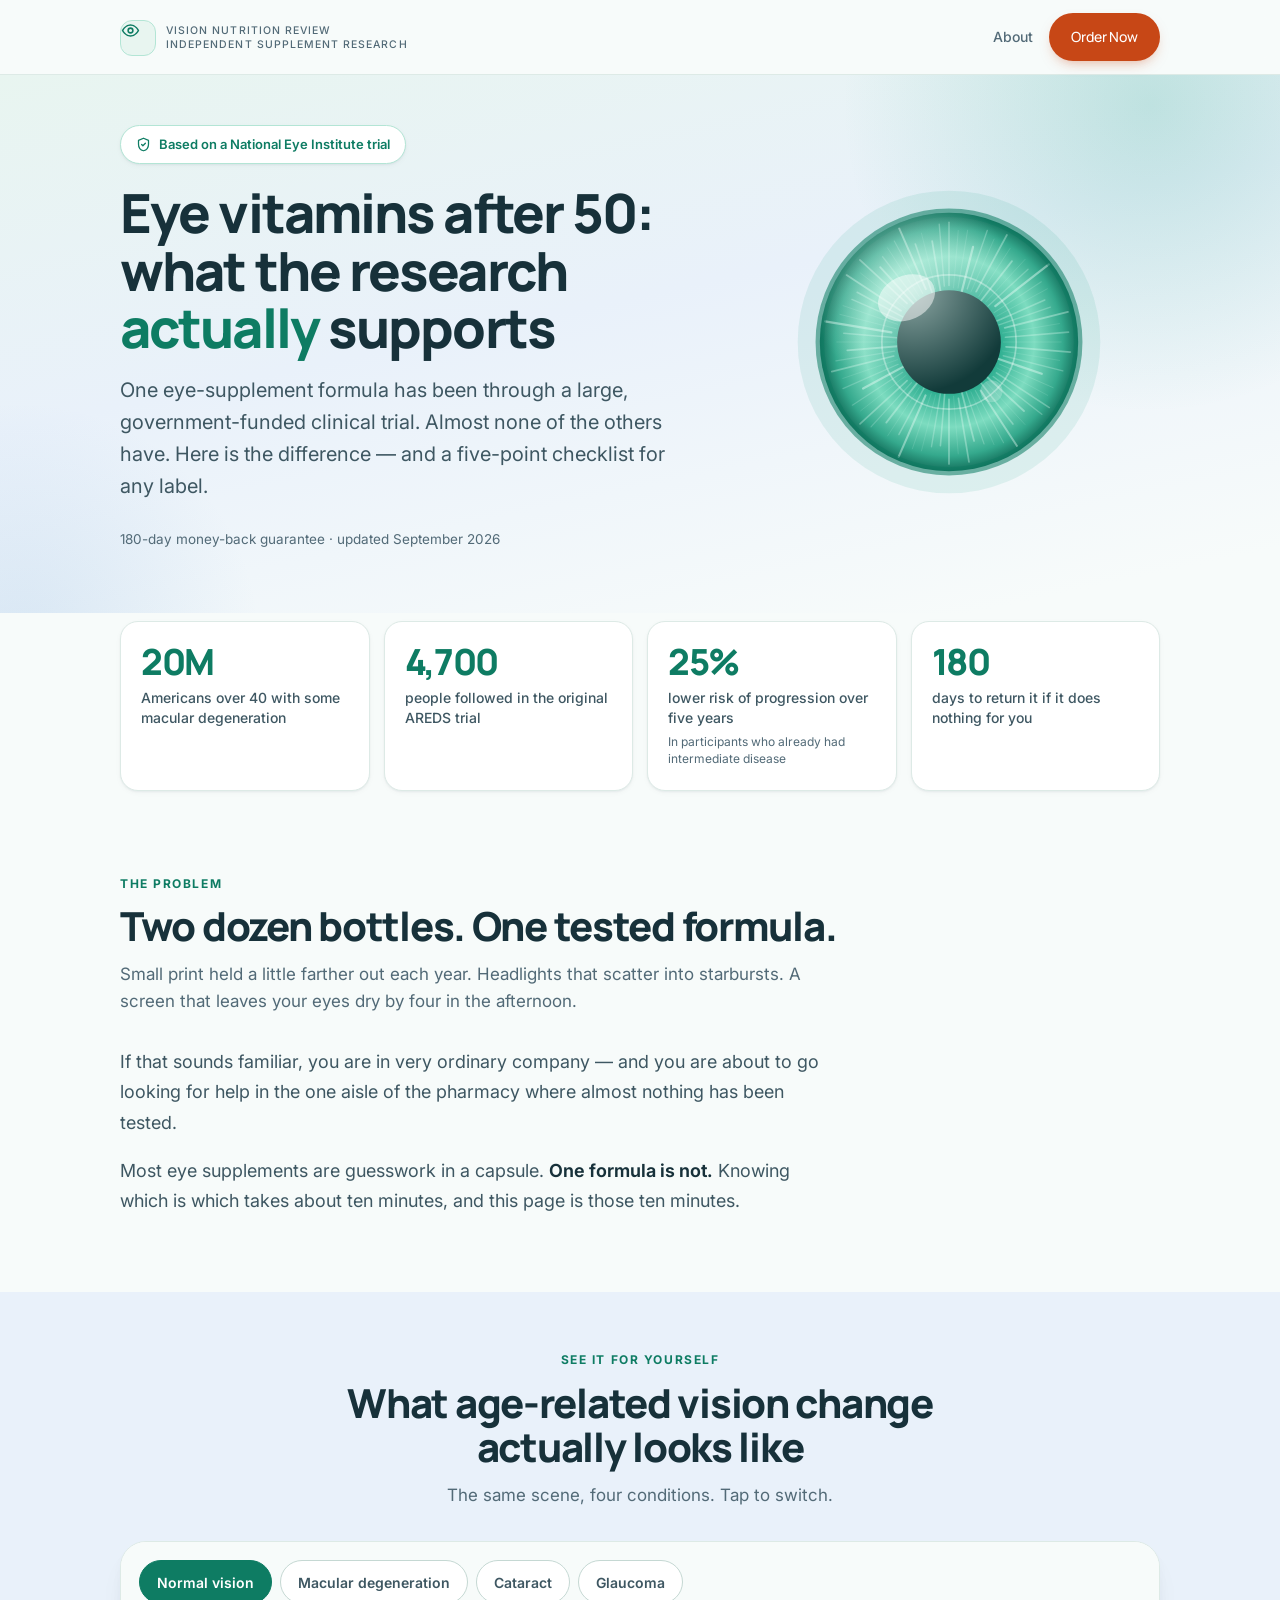
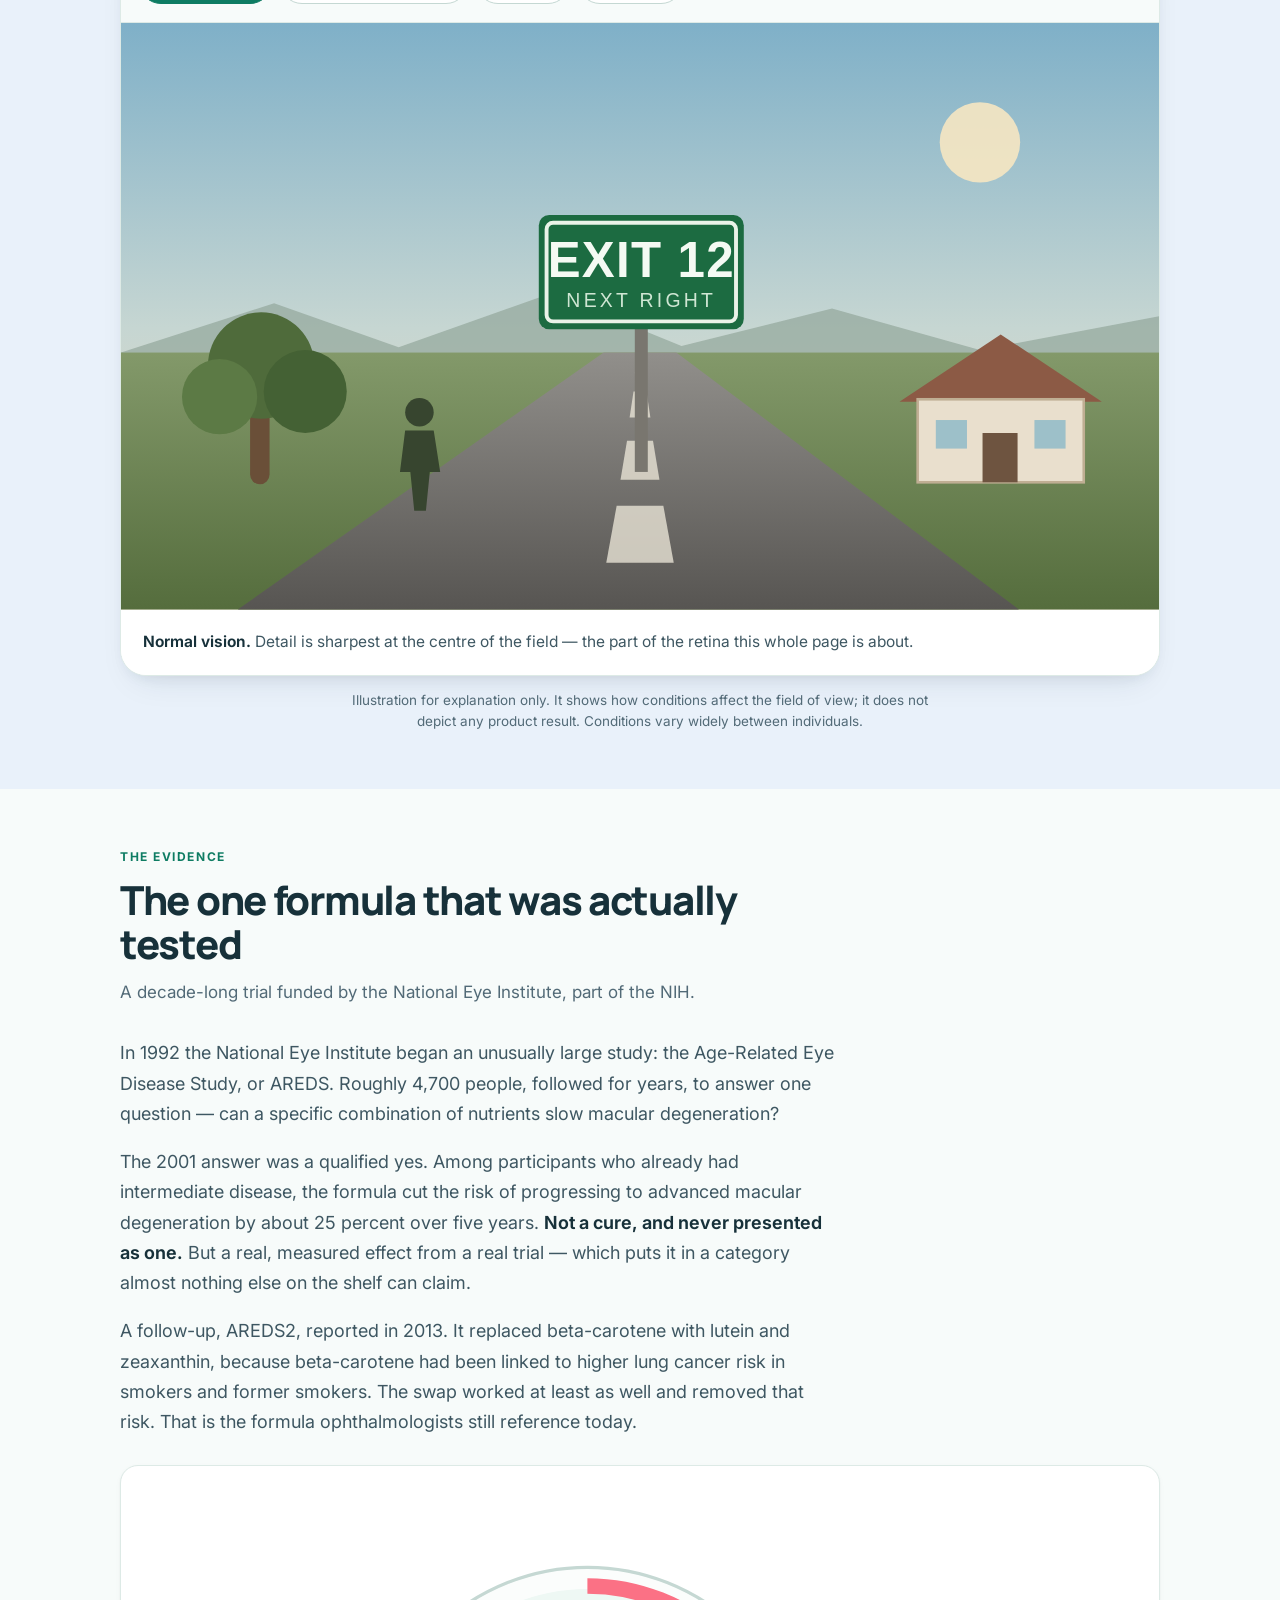
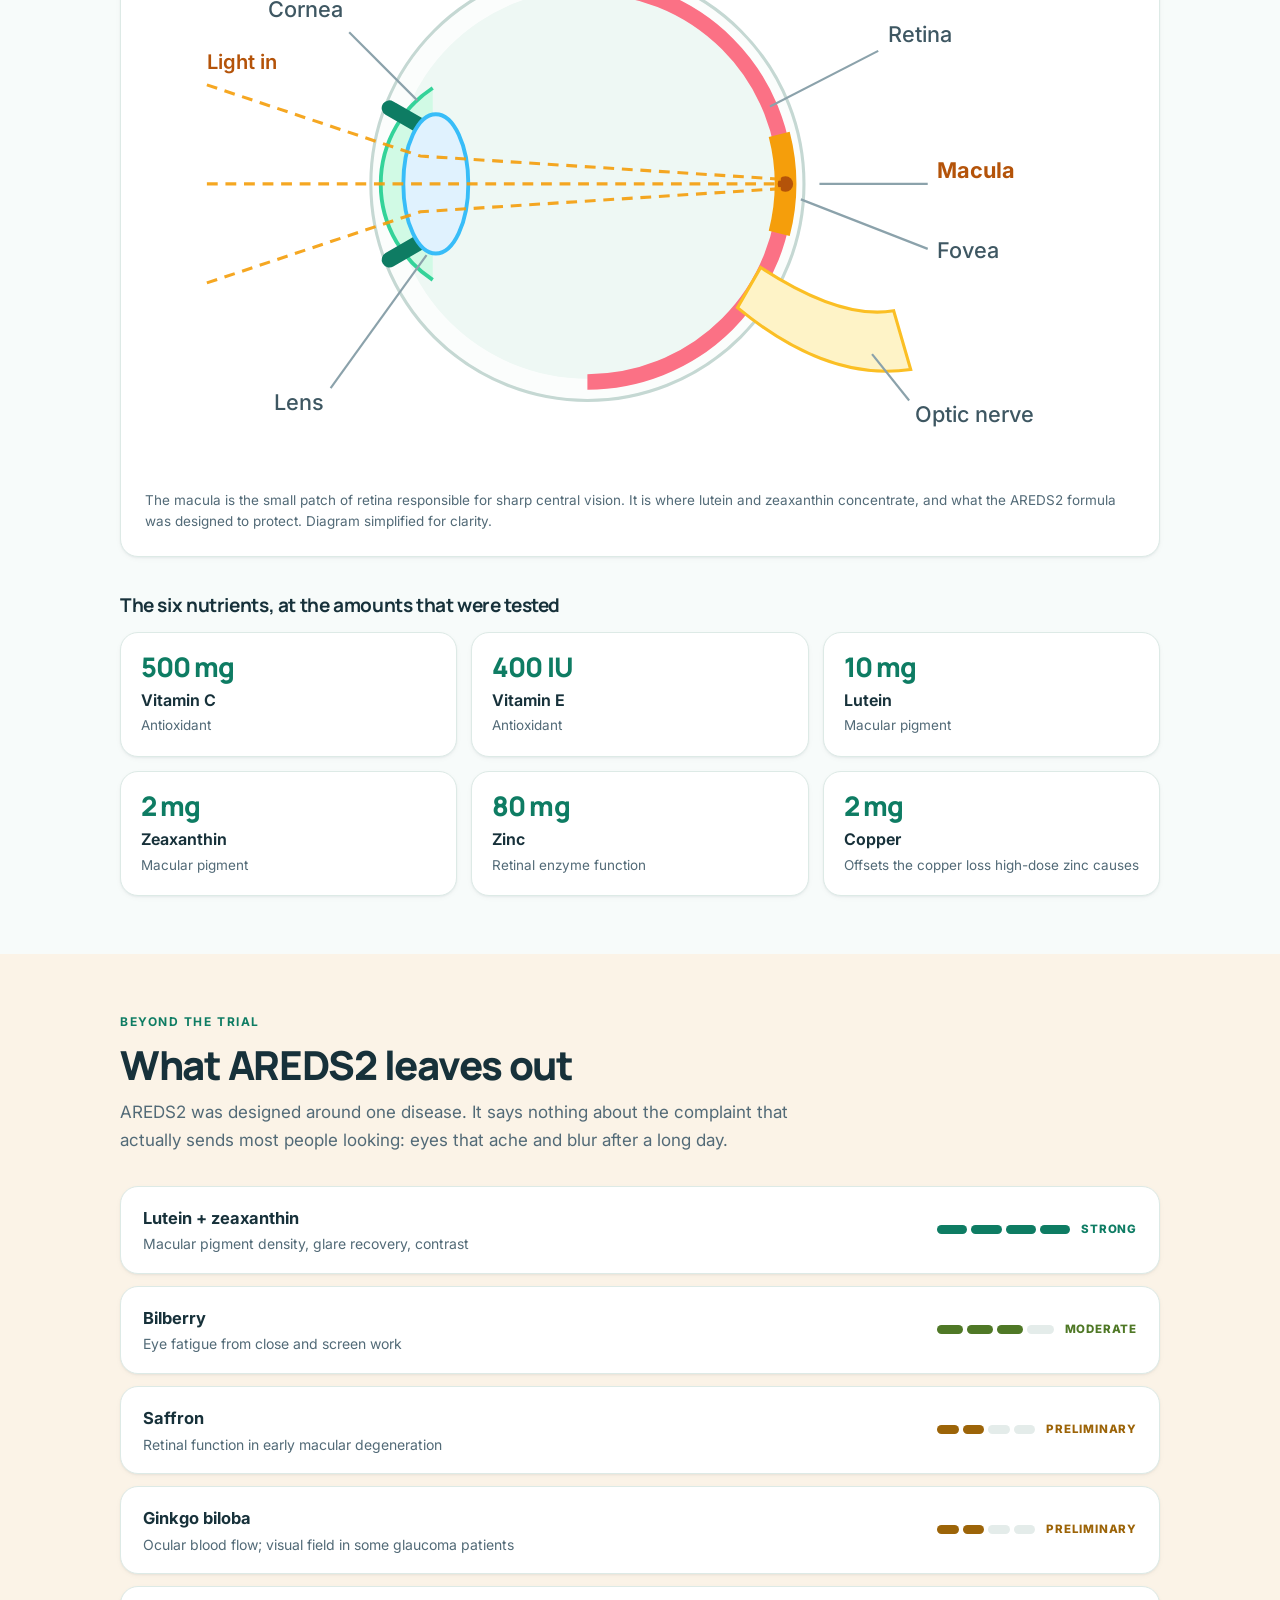
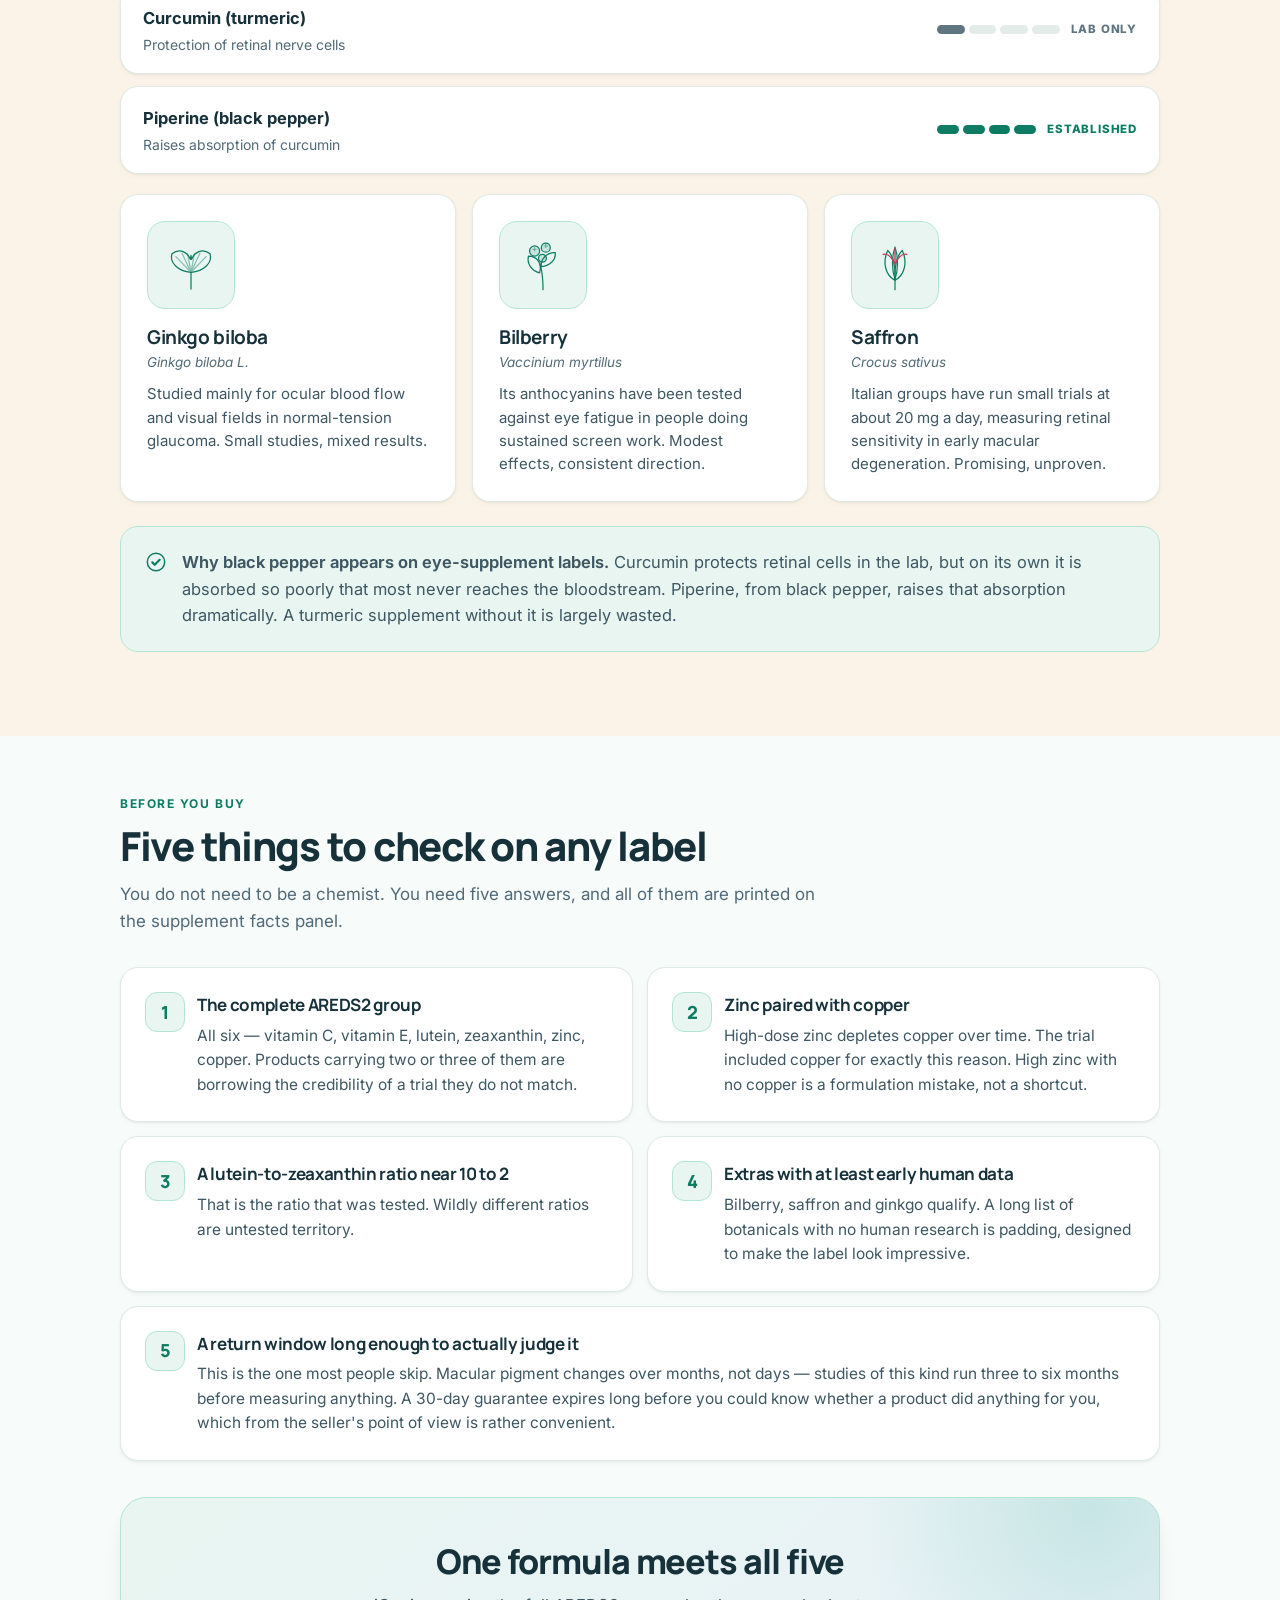
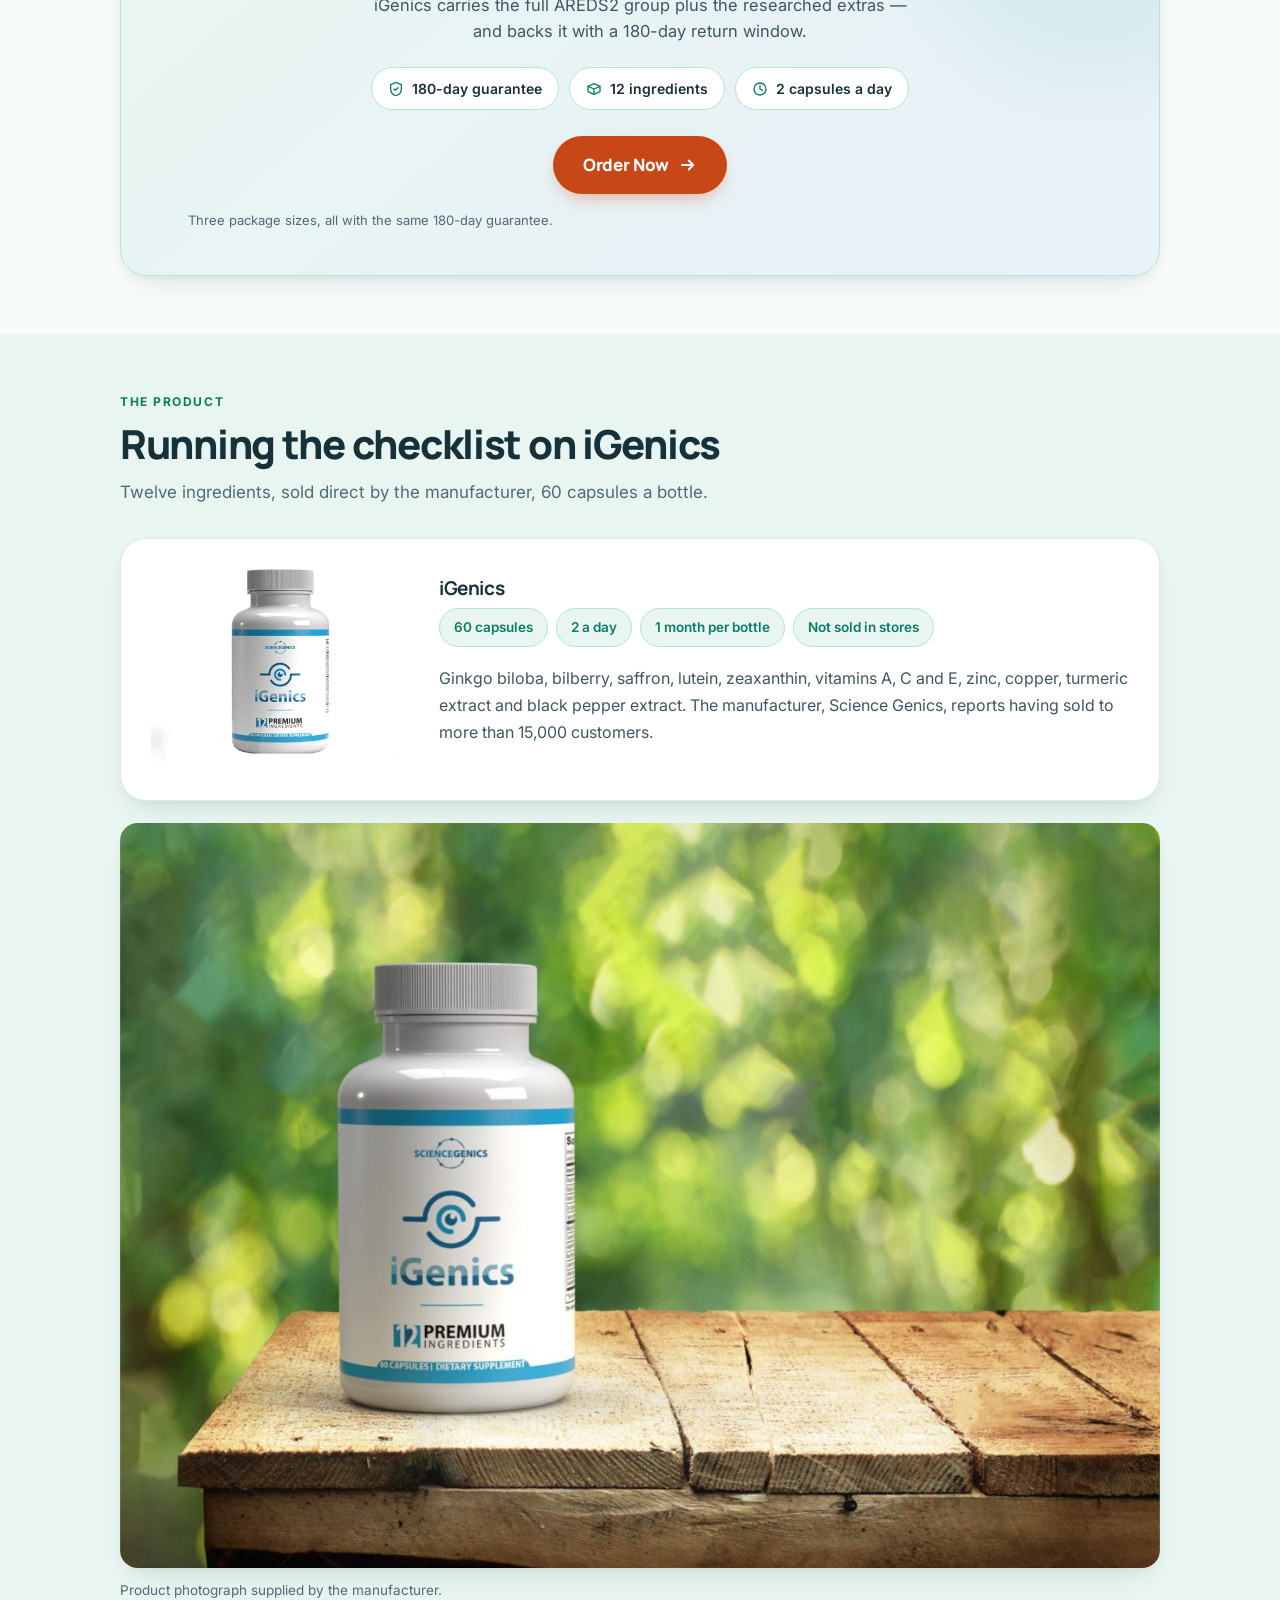
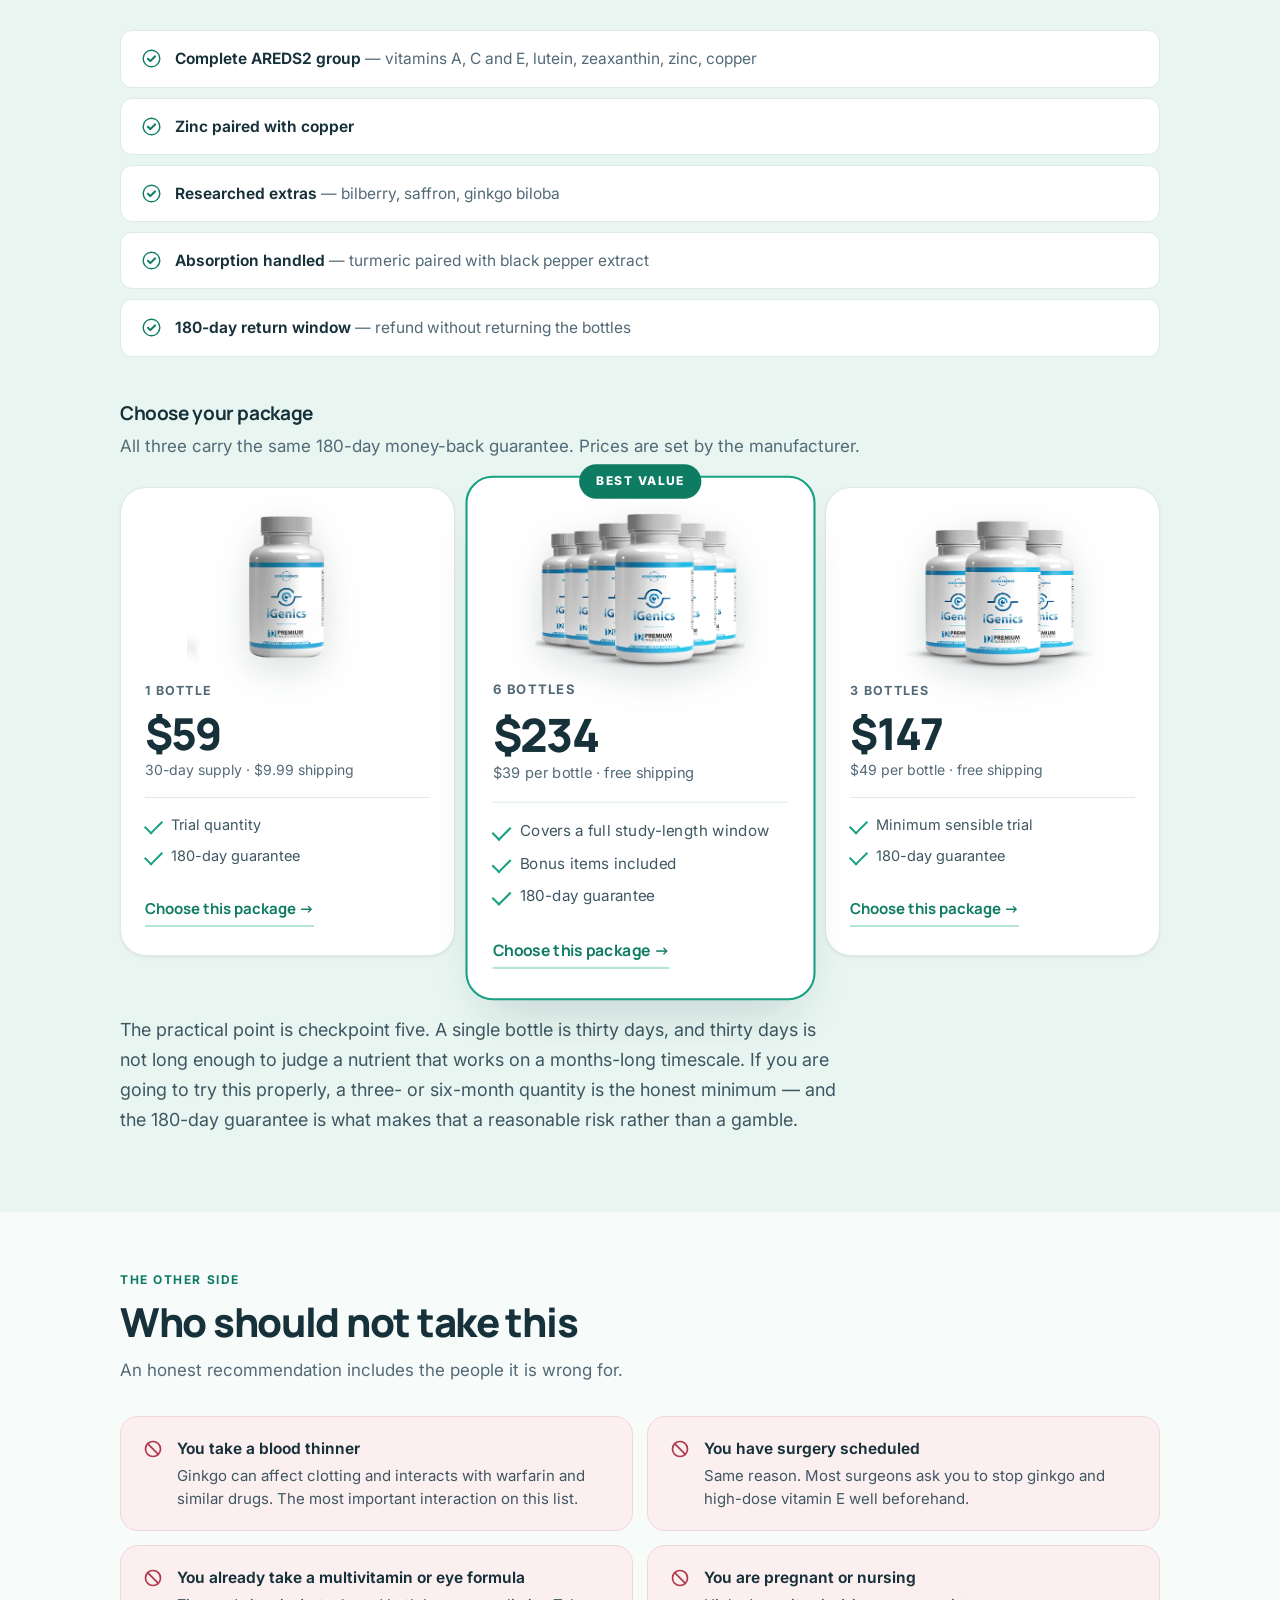
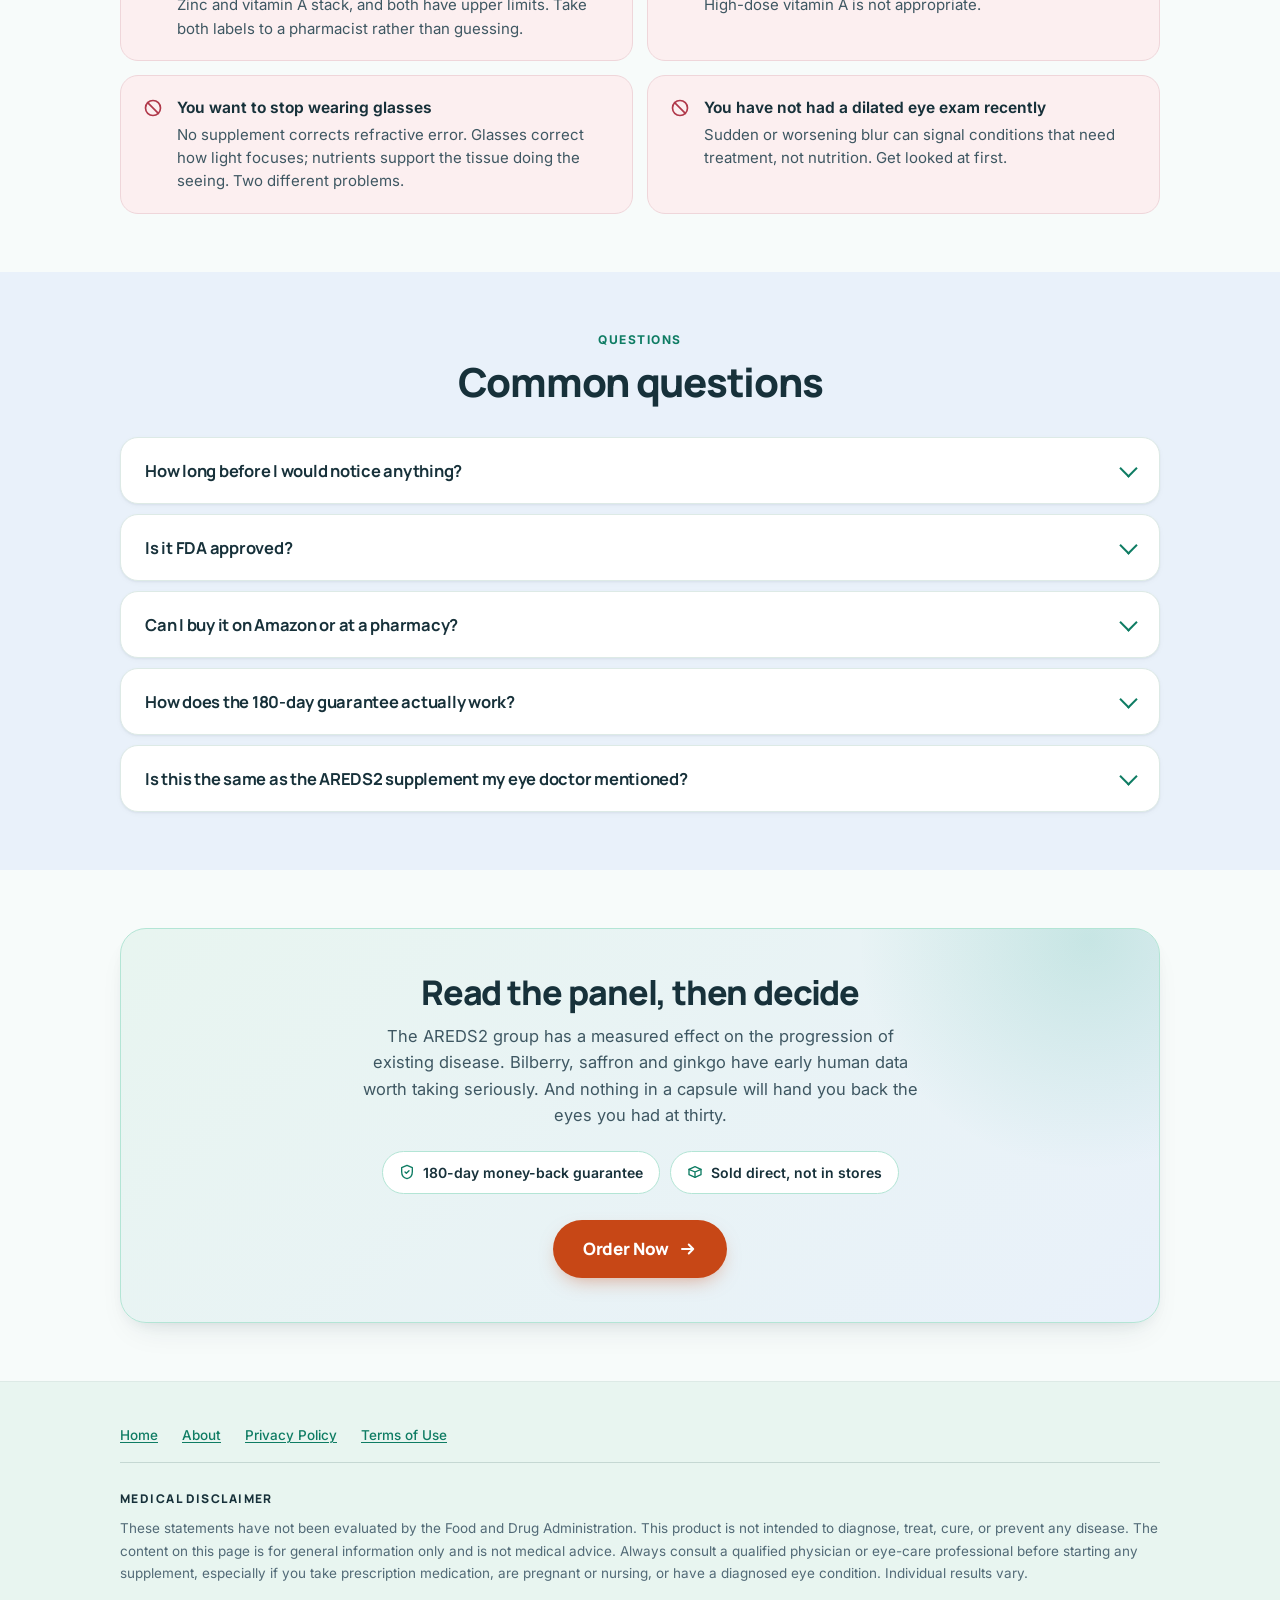
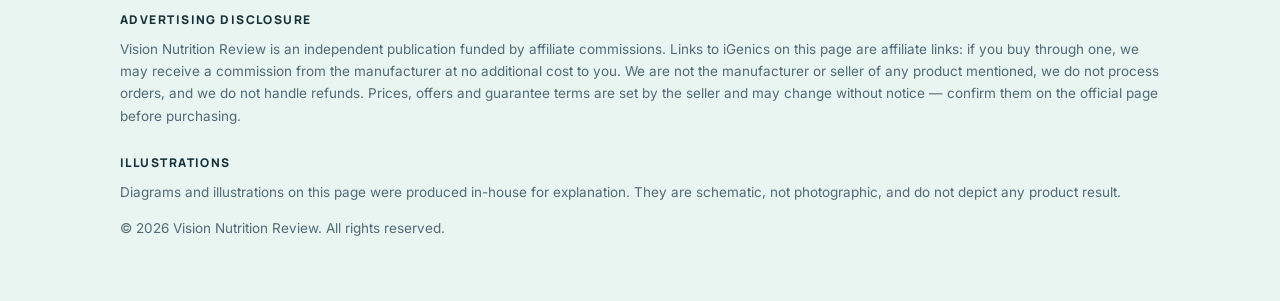
==== commit b810252e: "Adiciona o favicon oficial e remove a pagina de contato Favicon: a arte enviada (1254x1254) foi redu" ====
--- a/igenics/index.html
+++ b/igenics/index.html
@@ -19,7 +19,8 @@
 <link rel="preconnect" href="https://fonts.gstatic.com" crossorigin>
 <link href="https://fonts.googleapis.com/css2?family=Manrope:wght@700;800&family=Inter:wght@400;500;600;700&display=swap" rel="stylesheet">
 <link rel="stylesheet" href="assets/style.css">
-<link rel="icon" href="data:image/svg+xml,<svg xmlns='http://www.w3.org/2000/svg' viewBox='0 0 100 100'><text y='.9em' font-size='90'>&#128065;</text></svg>">
+<link rel="icon" type="image/png" sizes="32x32" href="assets/img/favicon-32.png">
+<link rel="apple-touch-icon" sizes="180x180" href="assets/img/favicon-180.png">
 
 <!-- =====================================================================
      TAG DE CONVERSÃO DO GOOGLE ADS - COLE AQUI
@@ -86,7 +87,6 @@
     </a>
     <nav aria-label="Site">
       <a class="nav-hide" href="about.html">About</a>
-      <a class="nav-hide" href="contact.html">Contact</a>
       <a class="btn-sm" href="#choose">Order Now</a>
     </nav>
   </div>
@@ -841,7 +841,6 @@
     <nav aria-label="Footer">
       <a href="./">Home</a>
       <a href="about.html">About</a>
-      <a href="contact.html">Contact</a>
       <a href="privacy.html">Privacy Policy</a>
       <a href="terms.html">Terms of Use</a>
     </nav>
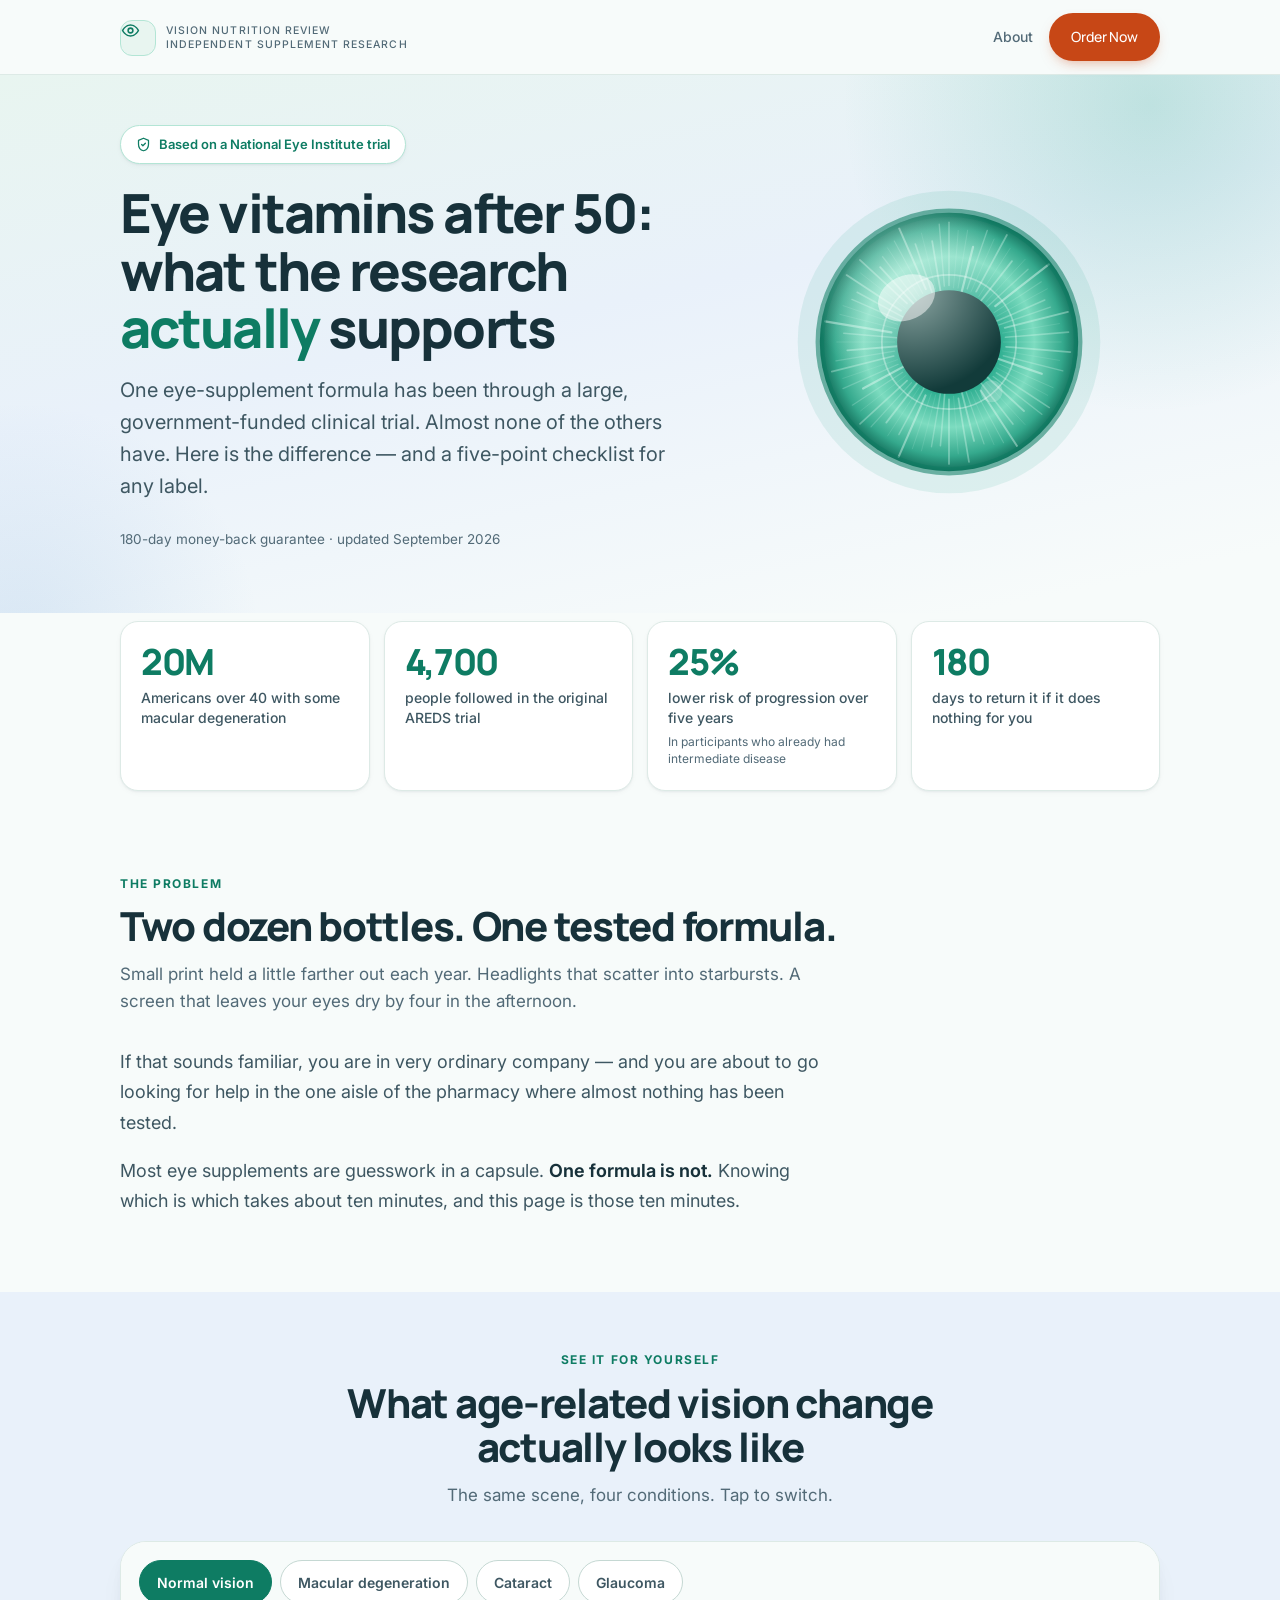
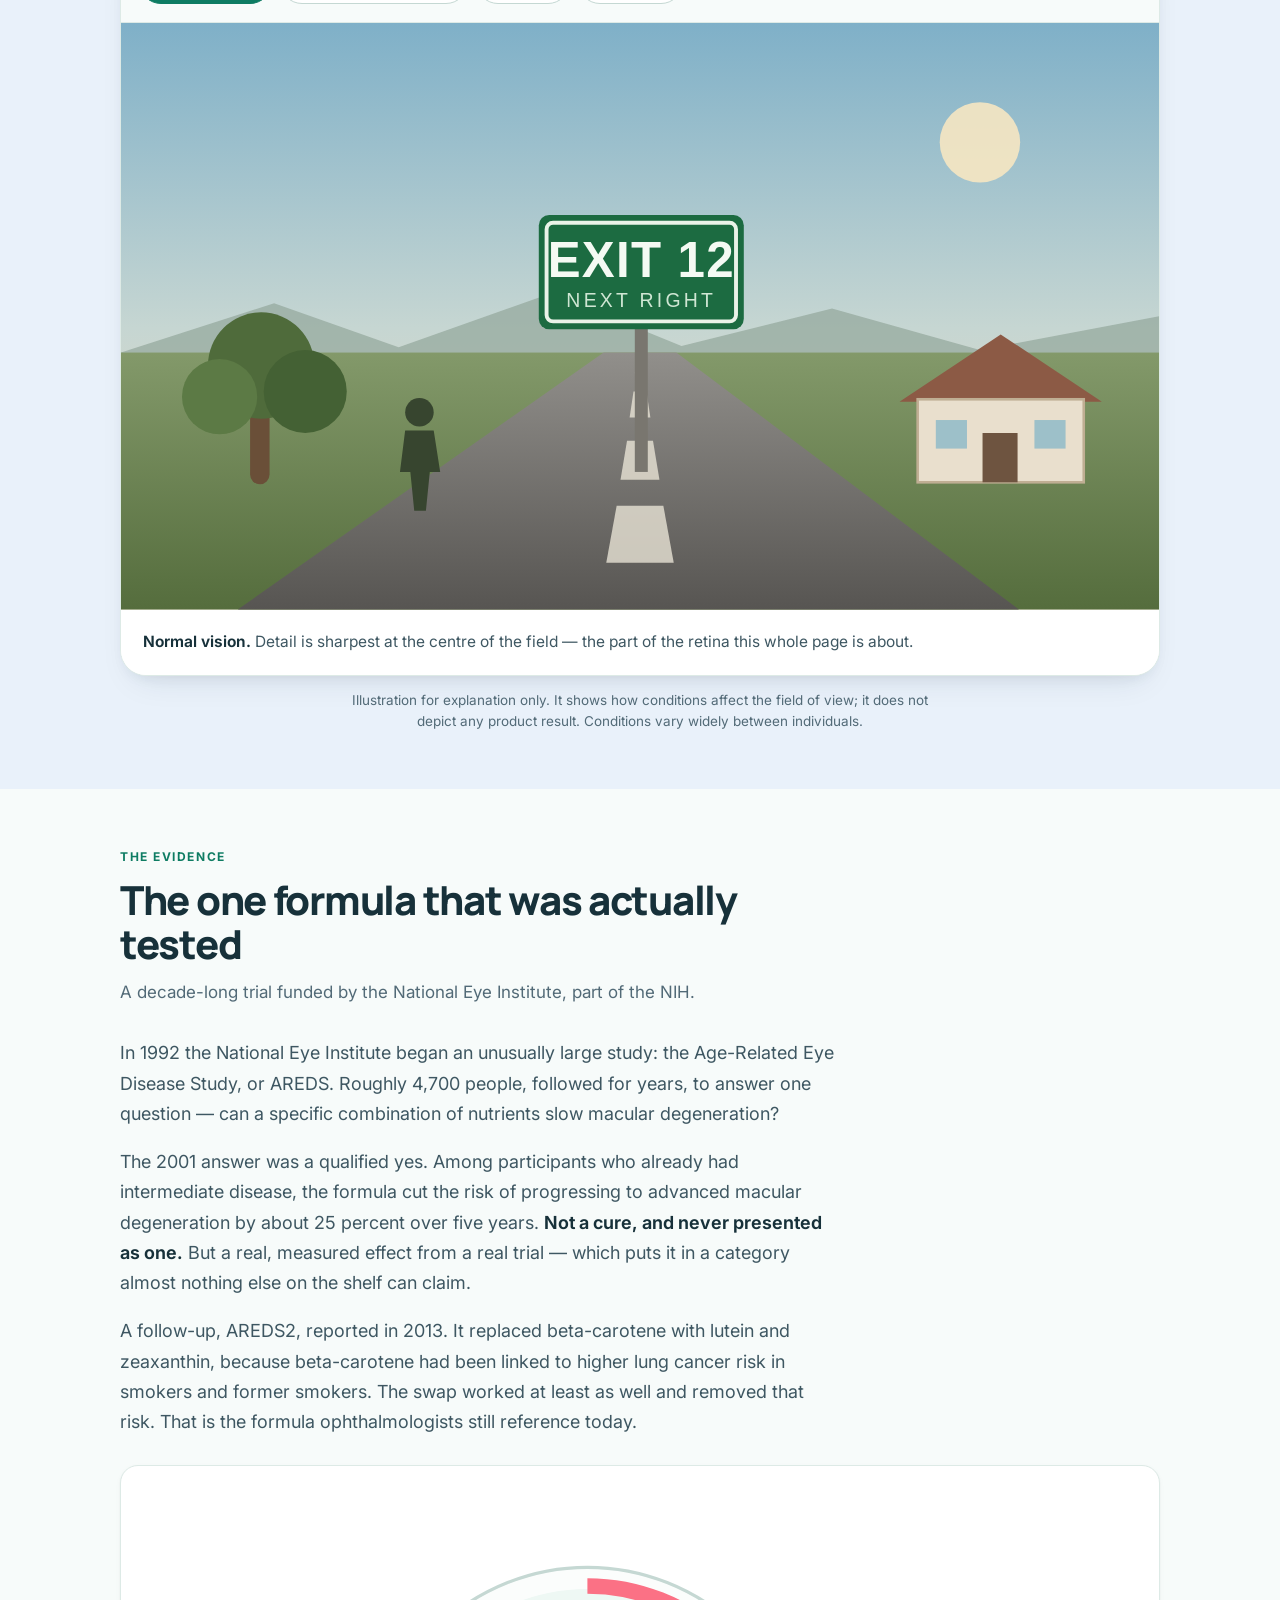
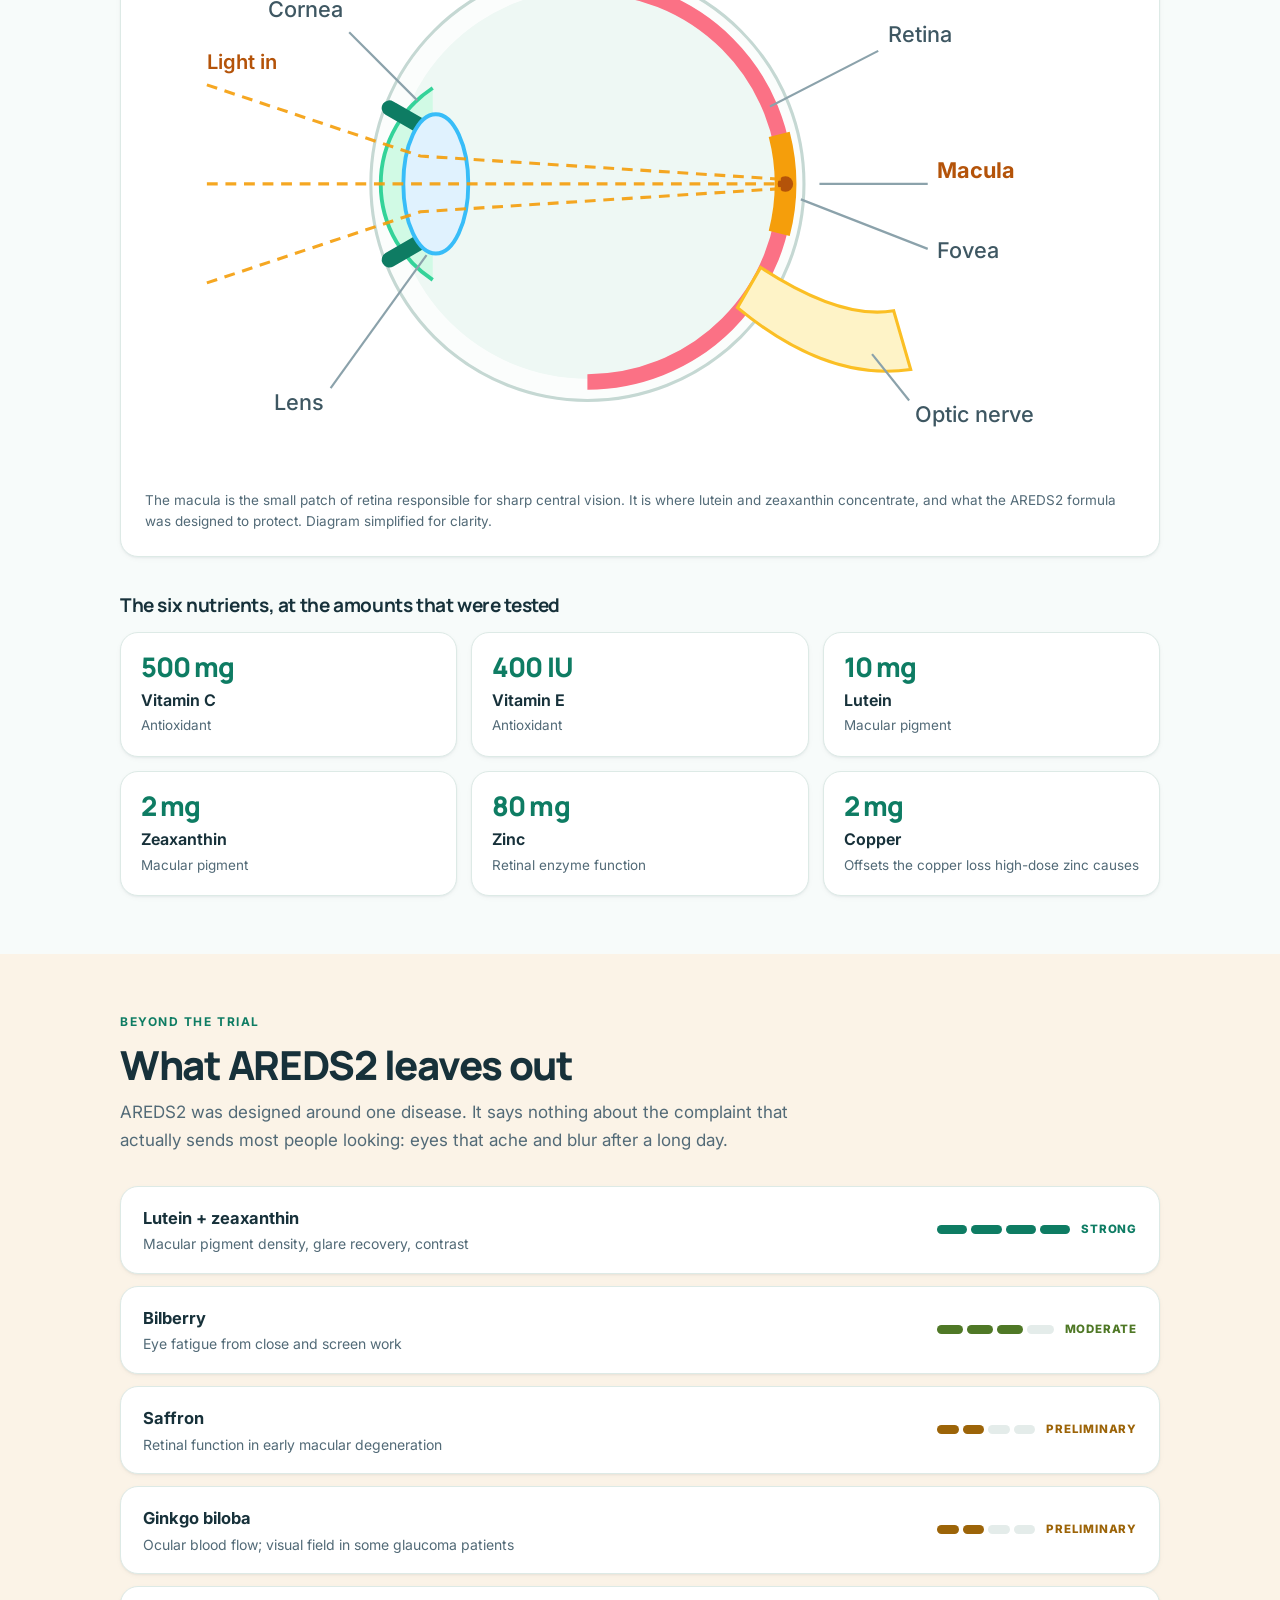
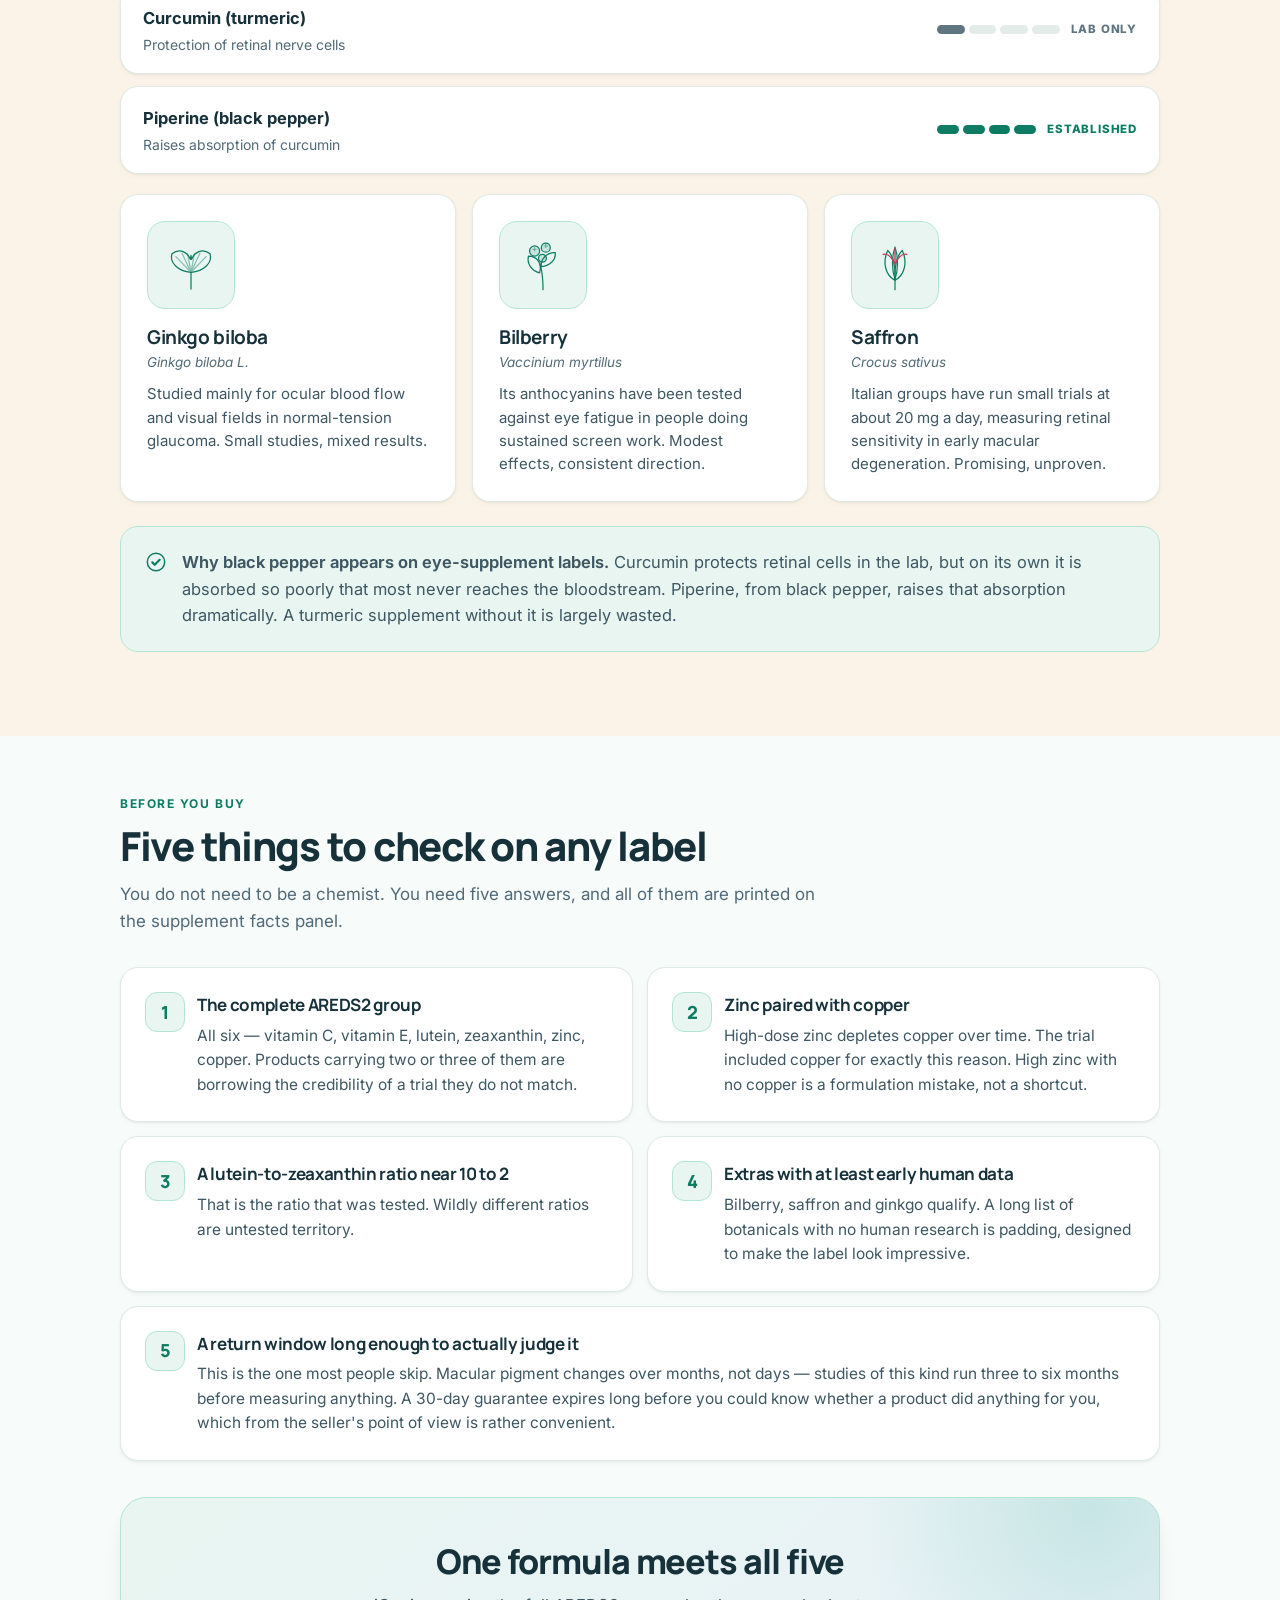
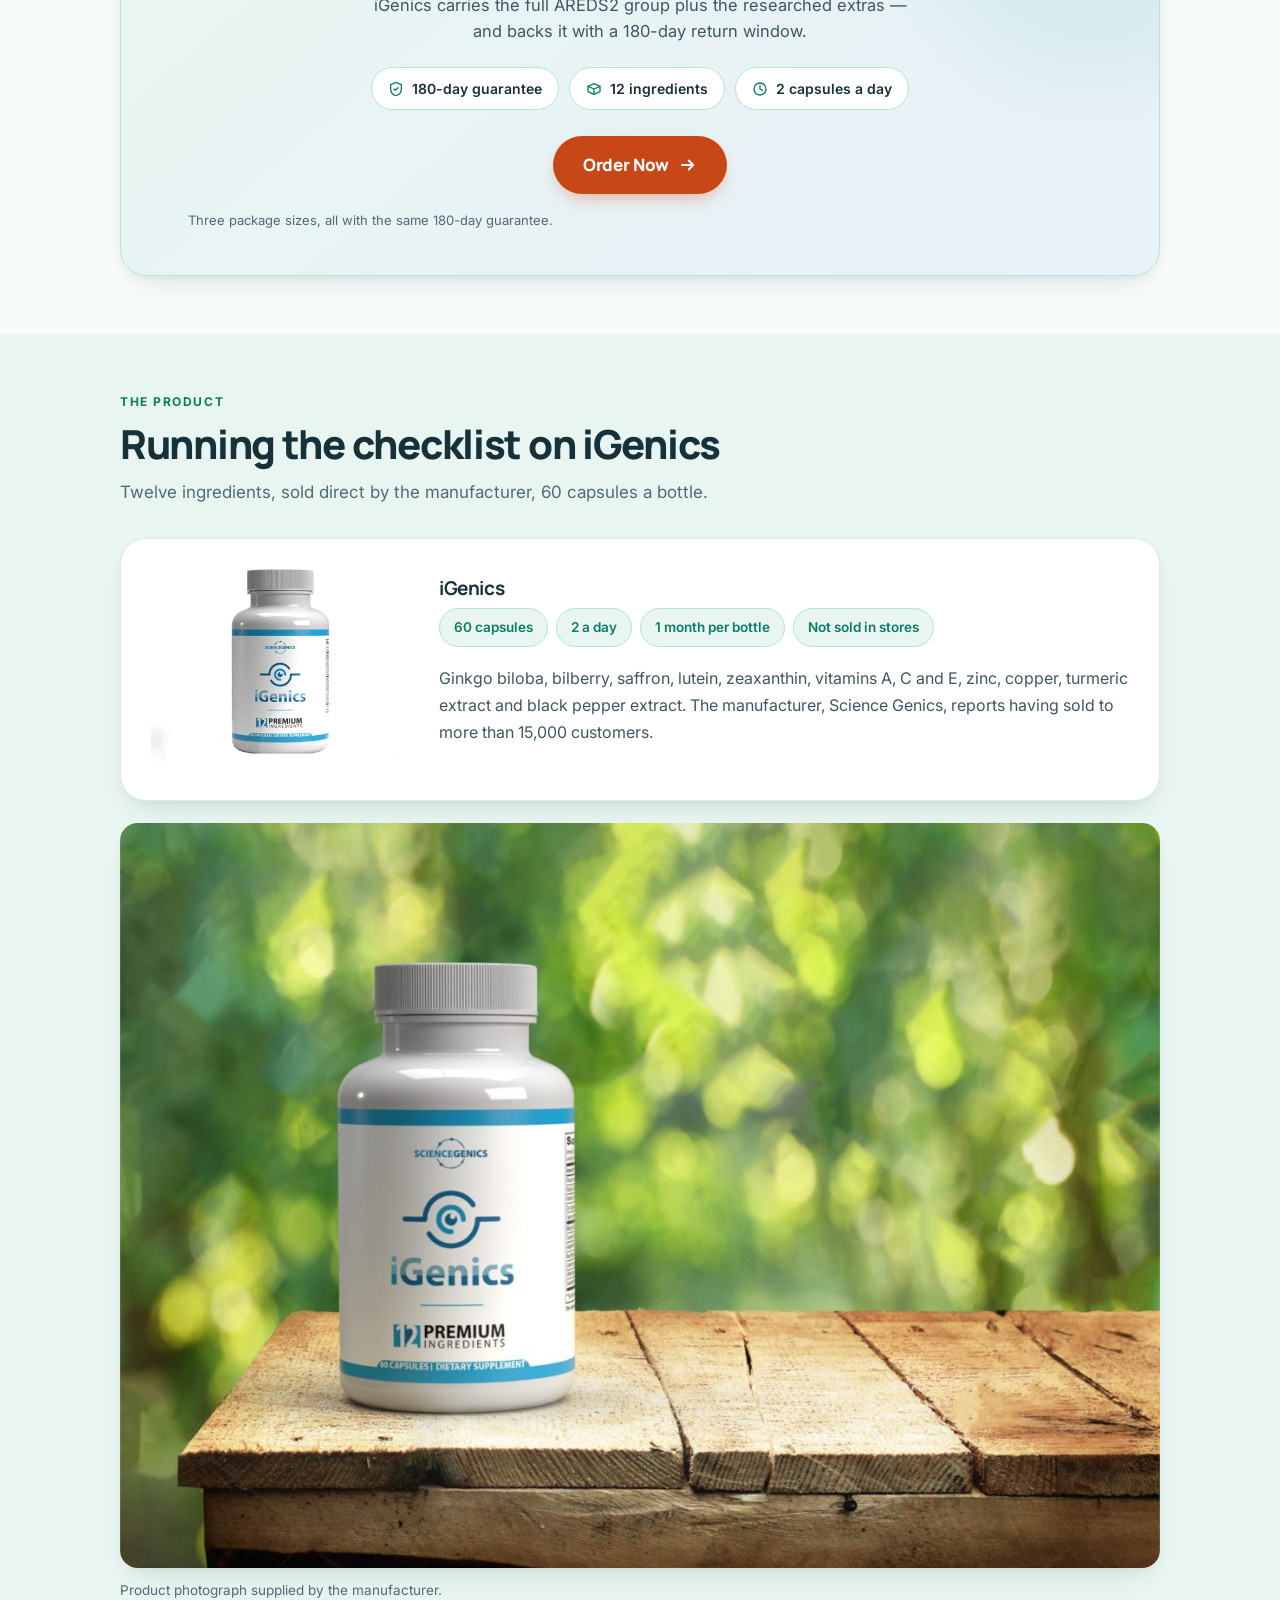
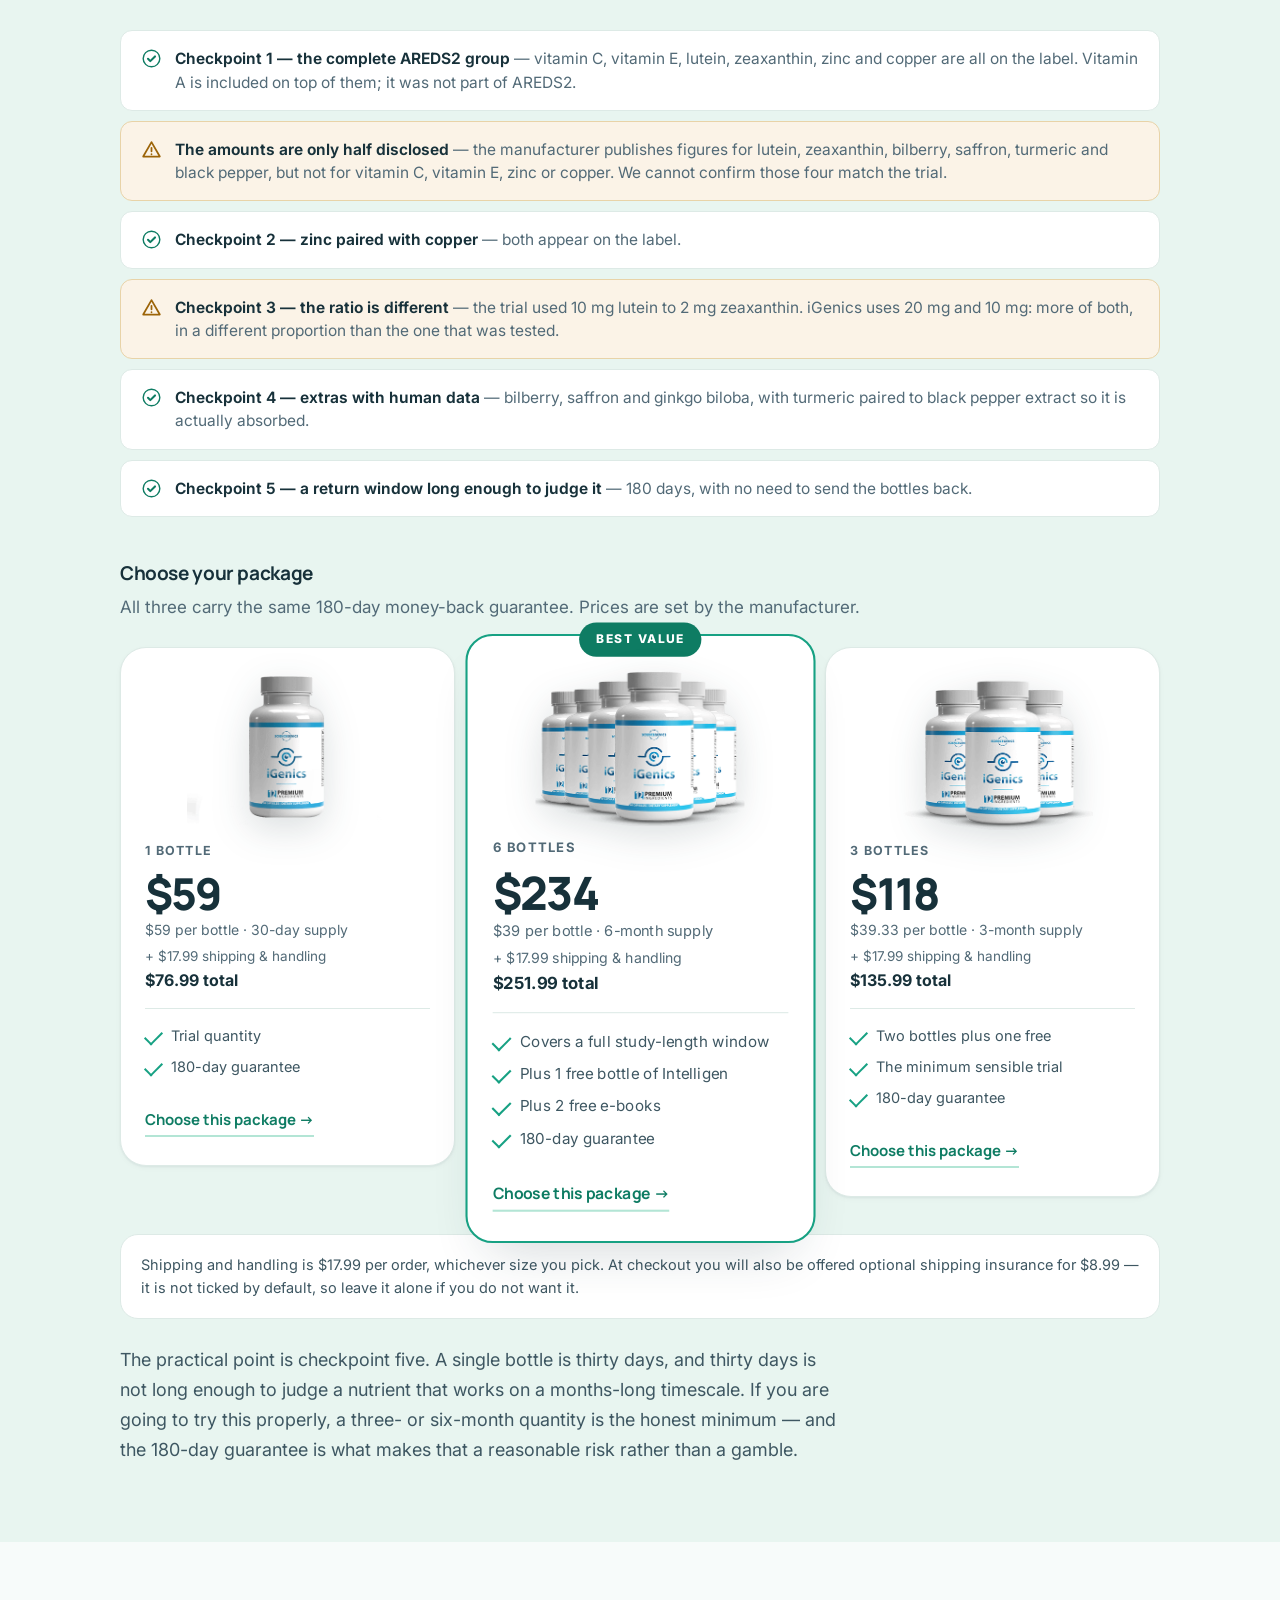
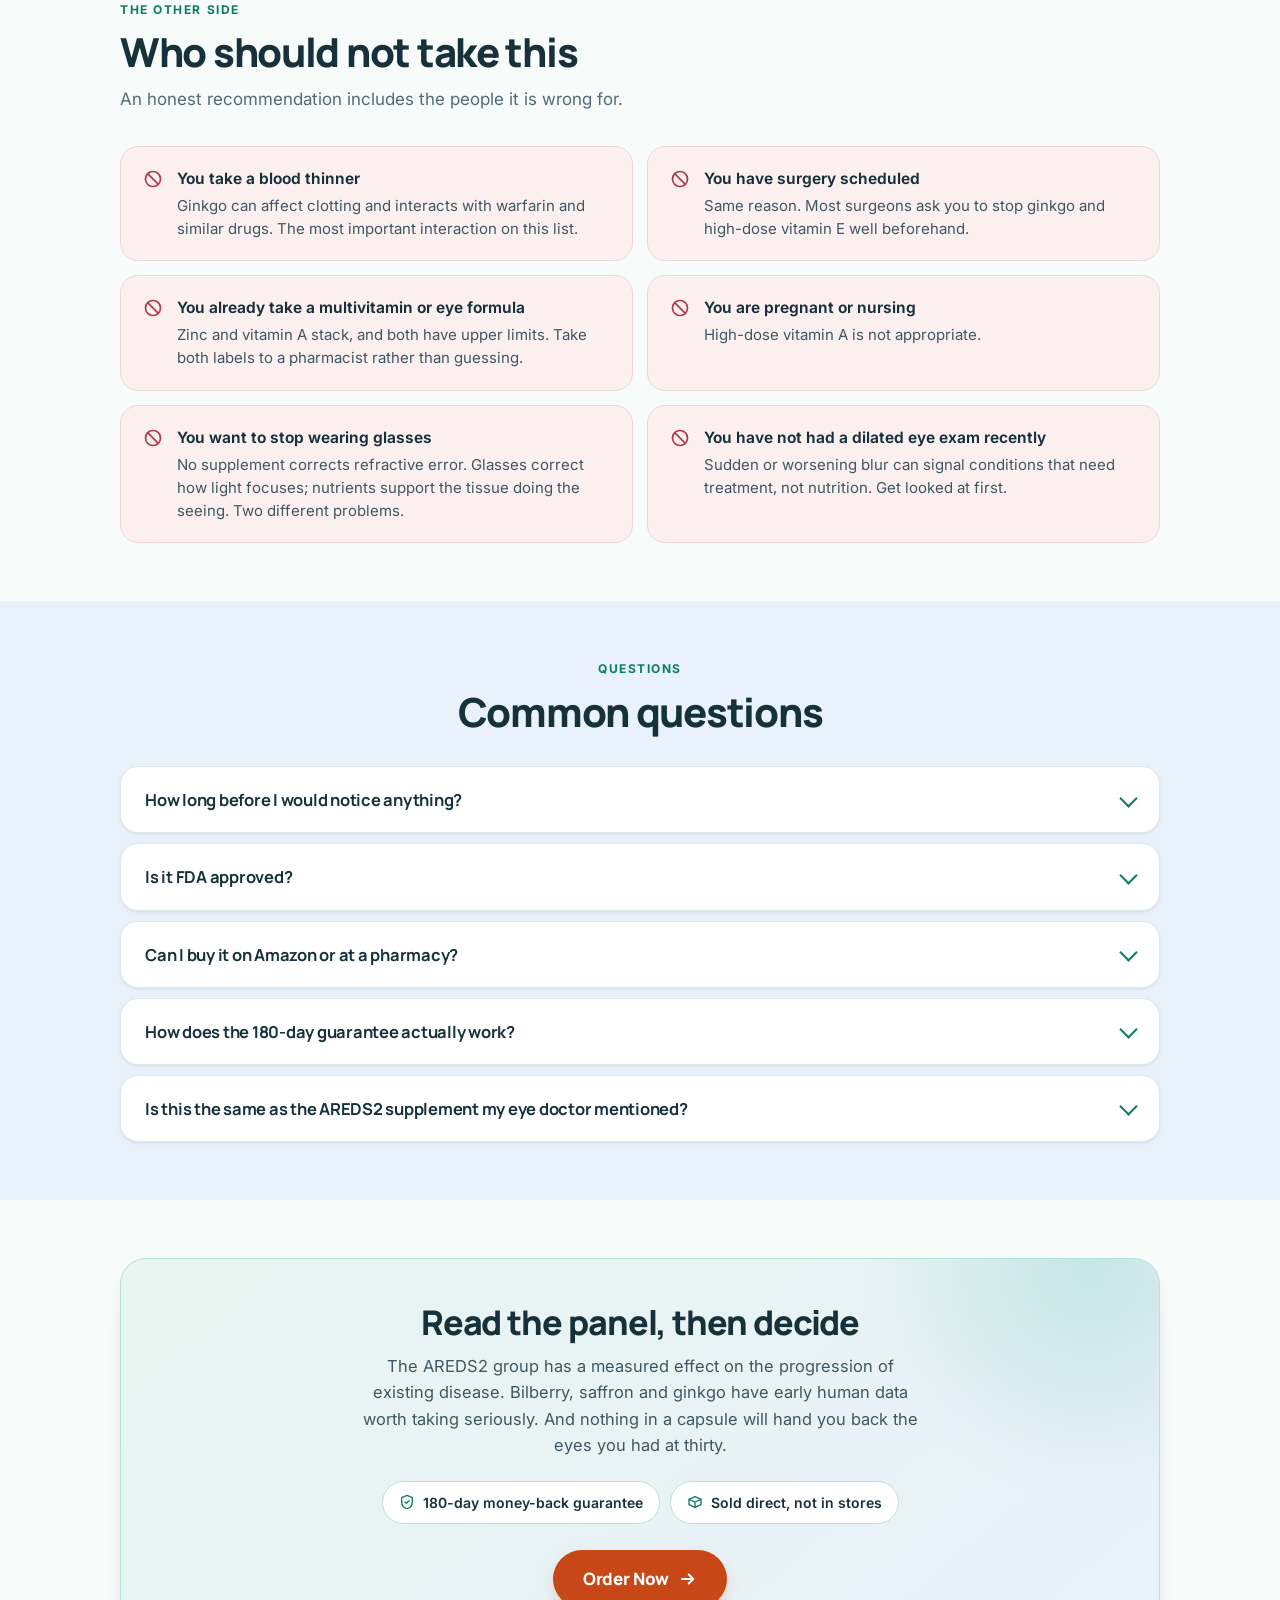
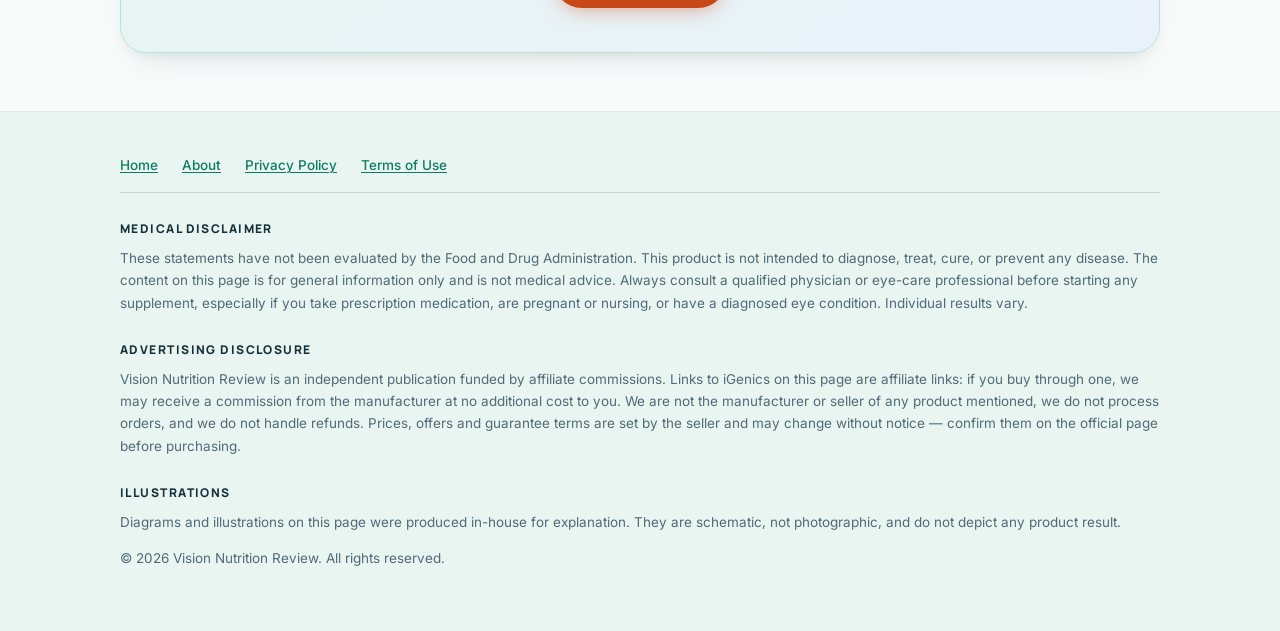
==== commit 06661470: "Corrige preco/frete/checklist, remove contato, troca favicon pelo icone do olho Preco e frete (passo" ====
--- a/igenics/index.html
+++ b/igenics/index.html
@@ -14,11 +14,16 @@
 <meta property="og:url" content="https://visioncaredaily.online/igenics/">
 <meta property="og:site_name" content="Vision Nutrition Review">
 <meta name="twitter:card" content="summary_large_image">
+<meta property="og:image" content="https://visioncaredaily.online/igenics/assets/img/banner.jpg">
+<meta property="og:image:width" content="1200">
+<meta property="og:image:height" content="859">
+<meta property="og:image:alt" content="A bottle of iGenics on a wooden table outdoors">
 
 <link rel="preconnect" href="https://fonts.googleapis.com">
 <link rel="preconnect" href="https://fonts.gstatic.com" crossorigin>
 <link href="https://fonts.googleapis.com/css2?family=Manrope:wght@700;800&family=Inter:wght@400;500;600;700&display=swap" rel="stylesheet">
 <link rel="stylesheet" href="assets/style.css">
+<link rel="icon" type="image/svg+xml" href="assets/img/favicon.svg">
 <link rel="icon" type="image/png" sizes="32x32" href="assets/img/favicon-32.png">
 <link rel="apple-touch-icon" sizes="180x180" href="assets/img/favicon-180.png">
 
@@ -38,7 +43,7 @@
   "headline": "Eye Vitamins After 50: What the Research Actually Supports",
   "description": "A plain-language guide to the AREDS2 formula, the nutrients researchers are still studying, and how to read a supplement label before you buy.",
   "datePublished": "2026-09-07",
-  "dateModified": "2026-09-07",
+  "dateModified": "2026-09-08",
   "author": { "@type": "Organization", "name": "Vision Nutrition Review" },
   "publisher": { "@type": "Organization", "name": "Vision Nutrition Review" },
   "mainEntityOfPage": "https://visioncaredaily.online/igenics/"
@@ -685,11 +690,17 @@
     </figure>
 
     <ul class="match" style="margin-top:22px">
-      <li><svg aria-hidden="true"><use href="#i-check"/></svg><div><b>Complete AREDS2 group</b> <span>&mdash; vitamins A, C and E, lutein, zeaxanthin, zinc, copper</span></div></li>
-      <li><svg aria-hidden="true"><use href="#i-check"/></svg><div><b>Zinc paired with copper</b></div></li>
-      <li><svg aria-hidden="true"><use href="#i-check"/></svg><div><b>Researched extras</b> <span>&mdash; bilberry, saffron, ginkgo biloba</span></div></li>
-      <li><svg aria-hidden="true"><use href="#i-check"/></svg><div><b>Absorption handled</b> <span>&mdash; turmeric paired with black pepper extract</span></div></li>
-      <li><svg aria-hidden="true"><use href="#i-check"/></svg><div><b>180-day return window</b> <span>&mdash; refund without returning the bottles</span></div></li>
+      <li><svg aria-hidden="true"><use href="#i-check"/></svg><div><b>Checkpoint 1 &mdash; the complete AREDS2 group</b> <span>&mdash; vitamin C, vitamin E, lutein, zeaxanthin, zinc and copper are all on the label. Vitamin A is included on top of them; it was not part of AREDS2.</span></div></li>
+
+      <li class="partial"><svg aria-hidden="true"><use href="#i-alert"/></svg><div><b>The amounts are only half disclosed</b> <span>&mdash; the manufacturer publishes figures for lutein, zeaxanthin, bilberry, saffron, turmeric and black pepper, but not for vitamin C, vitamin E, zinc or copper. We cannot confirm those four match the trial.</span></div></li>
+
+      <li><svg aria-hidden="true"><use href="#i-check"/></svg><div><b>Checkpoint 2 &mdash; zinc paired with copper</b> <span>&mdash; both appear on the label.</span></div></li>
+
+      <li class="partial"><svg aria-hidden="true"><use href="#i-alert"/></svg><div><b>Checkpoint 3 &mdash; the ratio is different</b> <span>&mdash; the trial used 10&nbsp;mg lutein to 2&nbsp;mg zeaxanthin. iGenics uses 20&nbsp;mg and 10&nbsp;mg: more of both, in a different proportion than the one that was tested.</span></div></li>
+
+      <li><svg aria-hidden="true"><use href="#i-check"/></svg><div><b>Checkpoint 4 &mdash; extras with human data</b> <span>&mdash; bilberry, saffron and ginkgo biloba, with turmeric paired to black pepper extract so it is actually absorbed.</span></div></li>
+
+      <li><svg aria-hidden="true"><use href="#i-check"/></svg><div><b>Checkpoint 5 &mdash; a return window long enough to judge it</b> <span>&mdash; 180 days, with no need to send the bottles back.</span></div></li>
     </ul>
 
     <!-- Destino de TODOS os botoes laranja da pagina. Eles nao levam mais
@@ -704,7 +715,8 @@
         <img class="price-shot" data-optional decoding="async" width="426" height="329" src="assets/img/bottle-1.png" alt="One bottle of iGenics">
         <div class="tier">1 bottle</div>
         <div class="amt">$59</div>
-        <div class="per">30-day supply &middot; $9.99 shipping</div>
+        <div class="per">$59 per bottle &middot; 30-day supply</div>
+        <div class="total">+ $17.99 shipping &amp; handling <b>$76.99 total</b></div>
         <ul>
           <li>Trial quantity</li>
           <li>180-day guarantee</li>
@@ -717,10 +729,12 @@
         <img class="price-shot" data-optional decoding="async" width="426" height="329" src="assets/img/bottle-6.png" alt="Six bottles of iGenics">
         <div class="tier">6 bottles</div>
         <div class="amt">$234</div>
-        <div class="per">$39 per bottle &middot; free shipping</div>
+        <div class="per">$39 per bottle &middot; 6-month supply</div>
+        <div class="total">+ $17.99 shipping &amp; handling <b>$251.99 total</b></div>
         <ul>
           <li>Covers a full study-length window</li>
-          <li>Bonus items included</li>
+          <li>Plus 1 free bottle of Intelligen</li>
+          <li>Plus 2 free e-books</li>
           <li>180-day guarantee</li>
         </ul>
         <a class="price-pick" data-aff data-pack="6-meses" href="https://www.digistore24.com/product/454005?aff=StoreHome94" target="_blank" rel="nofollow sponsored noopener">Choose this package &rarr;</a>
@@ -729,15 +743,21 @@
       <div class="price">
         <img class="price-shot" data-optional decoding="async" width="426" height="329" src="assets/img/bottle-3.png" alt="Three bottles of iGenics">
         <div class="tier">3 bottles</div>
-        <div class="amt">$147</div>
-        <div class="per">$49 per bottle &middot; free shipping</div>
+        <div class="amt">$118</div>
+        <div class="per">$39.33 per bottle &middot; 3-month supply</div>
+        <div class="total">+ $17.99 shipping &amp; handling <b>$135.99 total</b></div>
         <ul>
-          <li>Minimum sensible trial</li>
+          <li>Two bottles plus one free</li>
+          <li>The minimum sensible trial</li>
           <li>180-day guarantee</li>
         </ul>
-        <a class="price-pick" data-aff data-pack="3-meses" href="https://www.digistore24.com/product/454004?aff=StoreHome94" target="_blank" rel="nofollow sponsored noopener">Choose this package &rarr;</a>
-      </div>
-    </div>
+        <a class="price-pick" data-aff data-pack="3-meses" href="https://www.digistore24.com/product/455925?aff=StoreHome94" target="_blank" rel="nofollow sponsored noopener">Choose this package &rarr;</a>
+      </div>
+    </div>
+
+    <p class="checkout-note">Shipping and handling is $17.99 per order, whichever size you
+    pick. At checkout you will also be offered optional shipping insurance for $8.99 &mdash;
+    it is not ticked by default, so leave it alone if you do not want it.</p>
 
     <div class="prose" style="margin-top:26px">
       <p>The practical point is checkpoint five. A single bottle is thirty days, and thirty
@@ -886,9 +906,9 @@
 var AFFILIATE_ID = "StoreHome94";
 
 var PRODUTOS = {
-  "1-mes":   "454003",   //  $59  - 1 pote
-  "3-meses": "454004",   // $147  - 3 potes
-  "6-meses": "454005"    // $234  - 6 potes
+  "1-mes":   "454003",   //  $59  - 1 pote                    (total $76.99)
+  "3-meses": "455925",   // $118  - 2 potes + 1 gratis = 3 potes (total $135.99)
+  "6-meses": "454005"    // $234  - 6 potes                      (total $251.99)
 };
 
 var PAGINA_DE_VENDAS = false;
--- a/igenics/assets/style.css
+++ b/igenics/assets/style.css
@@ -225,7 +225,6 @@
   font-size: clamp(17.5px, 2vw, 20px); line-height: 1.6;
   color: var(--ink-2); margin: 0 0 26px; max-width: 34em;
 }
-.hero-actions { display: flex; flex-wrap: wrap; gap: 12px 16px; align-items: center; margin-bottom: 22px; }
 .hero-meta { font-size: 13.5px; color: var(--muted); }
 
 .hero-art { justify-self: center; width: 100%; max-width: 340px; }
@@ -497,6 +496,22 @@
 }
 .match svg { width: 21px; height: 21px; flex: none; color: var(--brand); margin-top: 1px; }
 .match b { font-weight: 650; color: var(--ink); }
+.match li.partial { background: var(--amber-bg); border-color: #e8d3a8; }
+.match li.partial svg { color: var(--amber); }
+
+/* linha de total real, abaixo do preco do card */
+.total {
+  font-size: 13.5px; line-height: 1.5; color: var(--muted);
+  margin: -8px 0 16px; padding-bottom: 16px; border-bottom: 1px solid var(--line);
+}
+.total b { display: block; font-size: 16px; color: var(--ink); font-weight: 700; margin-top: 2px; }
+
+/* aviso de frete e seguro, abaixo da grade de precos */
+.checkout-note {
+  font-size: 14.5px; line-height: 1.6; color: var(--ink-2);
+  background: var(--card); border: 1px solid var(--line); border-radius: var(--r);
+  padding: 18px 20px; margin: 4px 0 0;
+}
 .match span { color: var(--muted); }
 
 /* ---------- preços ---------- */
@@ -523,7 +538,7 @@
   font-family: var(--display); font-weight: 800; font-size: 44px;
   line-height: 1.02; margin: 10px 0 2px; color: var(--ink); letter-spacing: -.04em;
 }
-.price .per { font-size: 14px; color: var(--muted); margin-bottom: 16px; padding-bottom: 16px; border-bottom: 1px solid var(--line); }
+.price .per { font-size: 14px; color: var(--muted); margin-bottom: 12px; }
 .price ul { font-size: 14.5px; padding: 0; margin: 0; list-style: none; }
 .price li { margin-bottom: 10px; padding-left: 26px; position: relative; line-height: 1.45; color: var(--ink-2); }
 /* Link de escolha do pacote. É link de texto, não botão laranja —
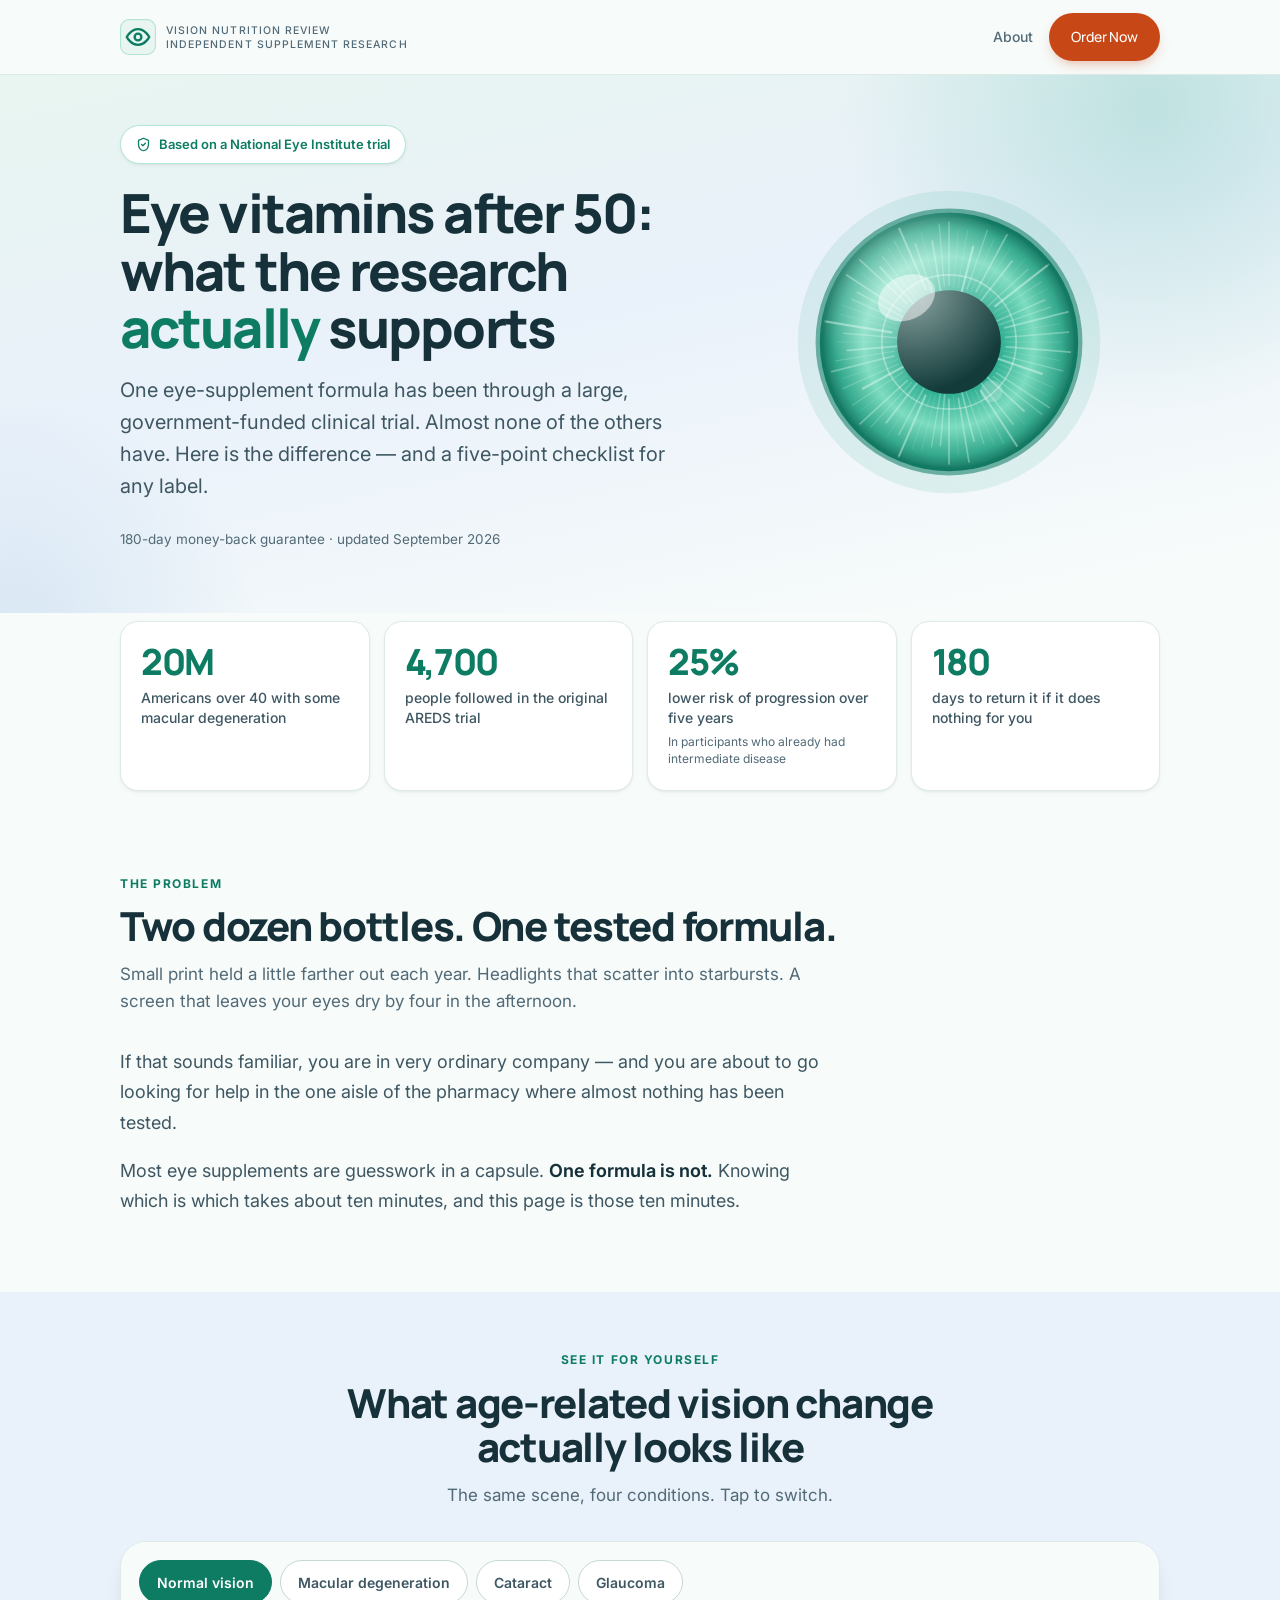
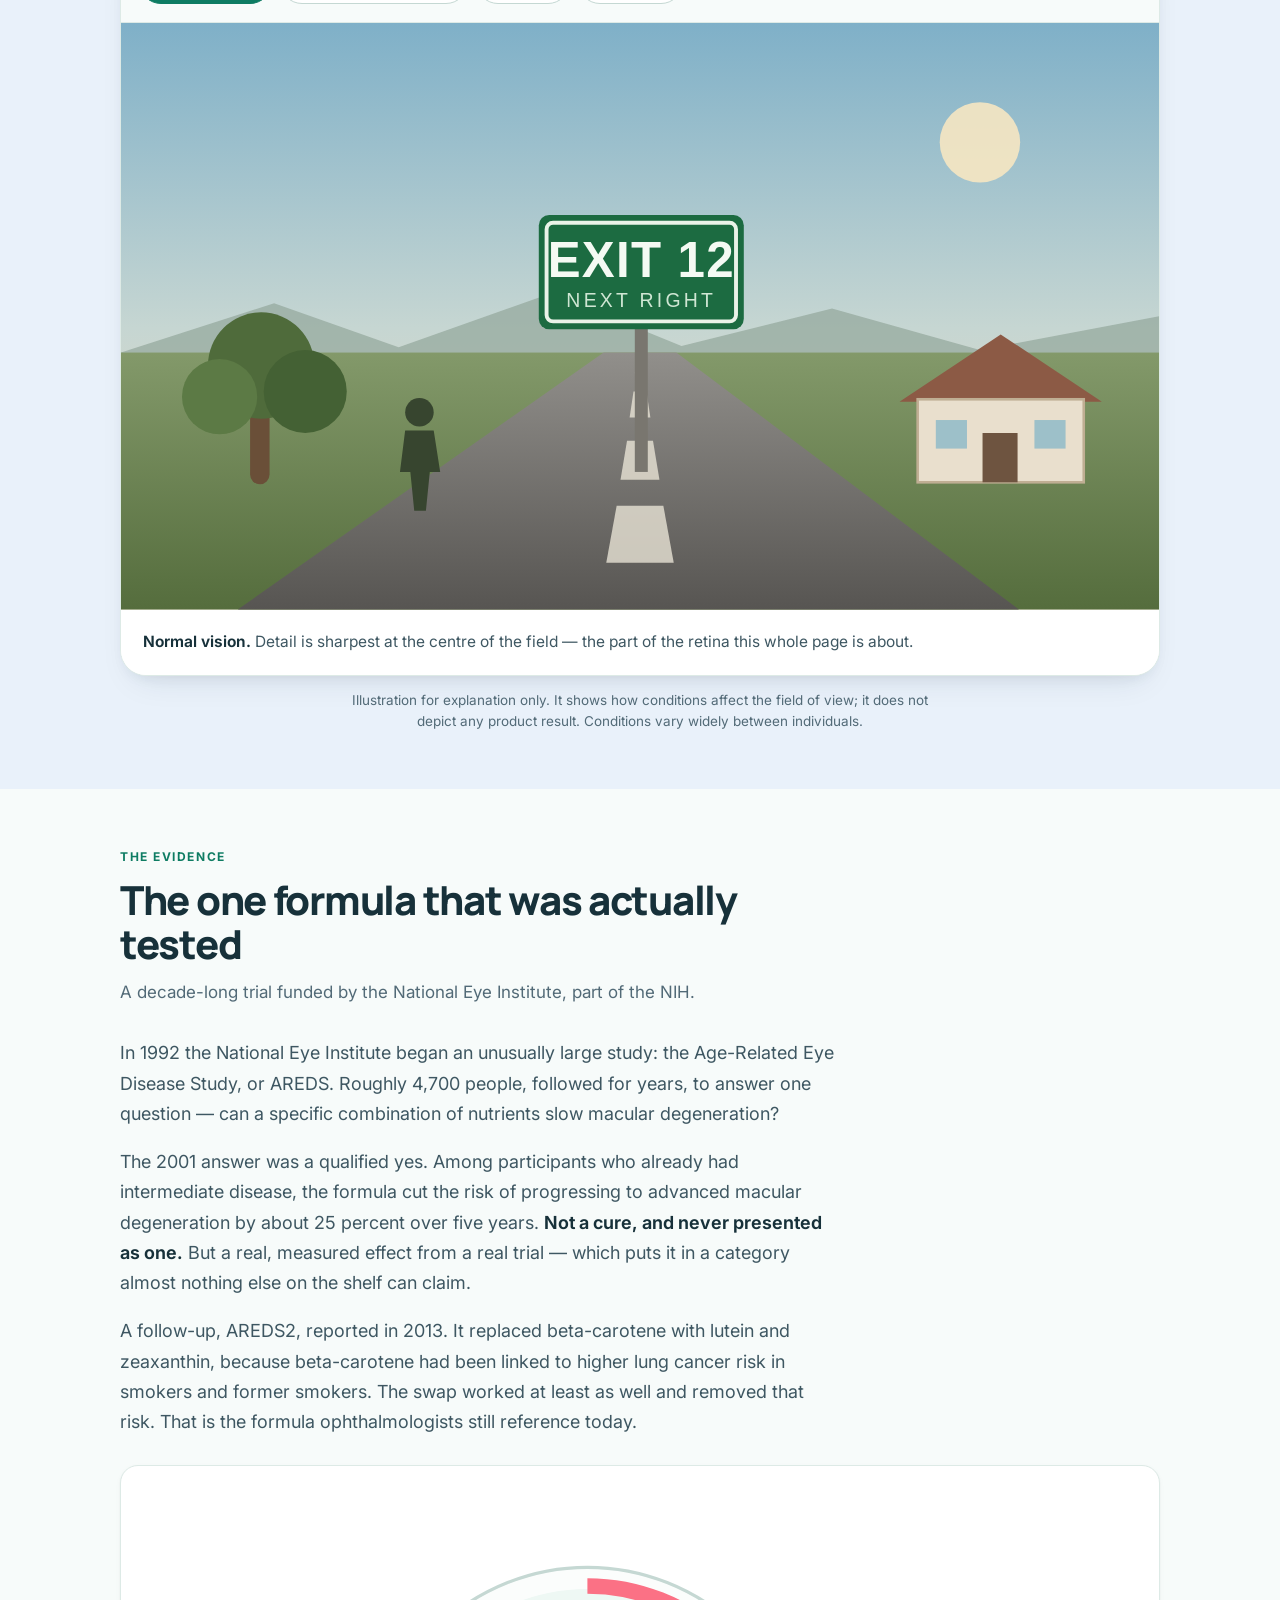
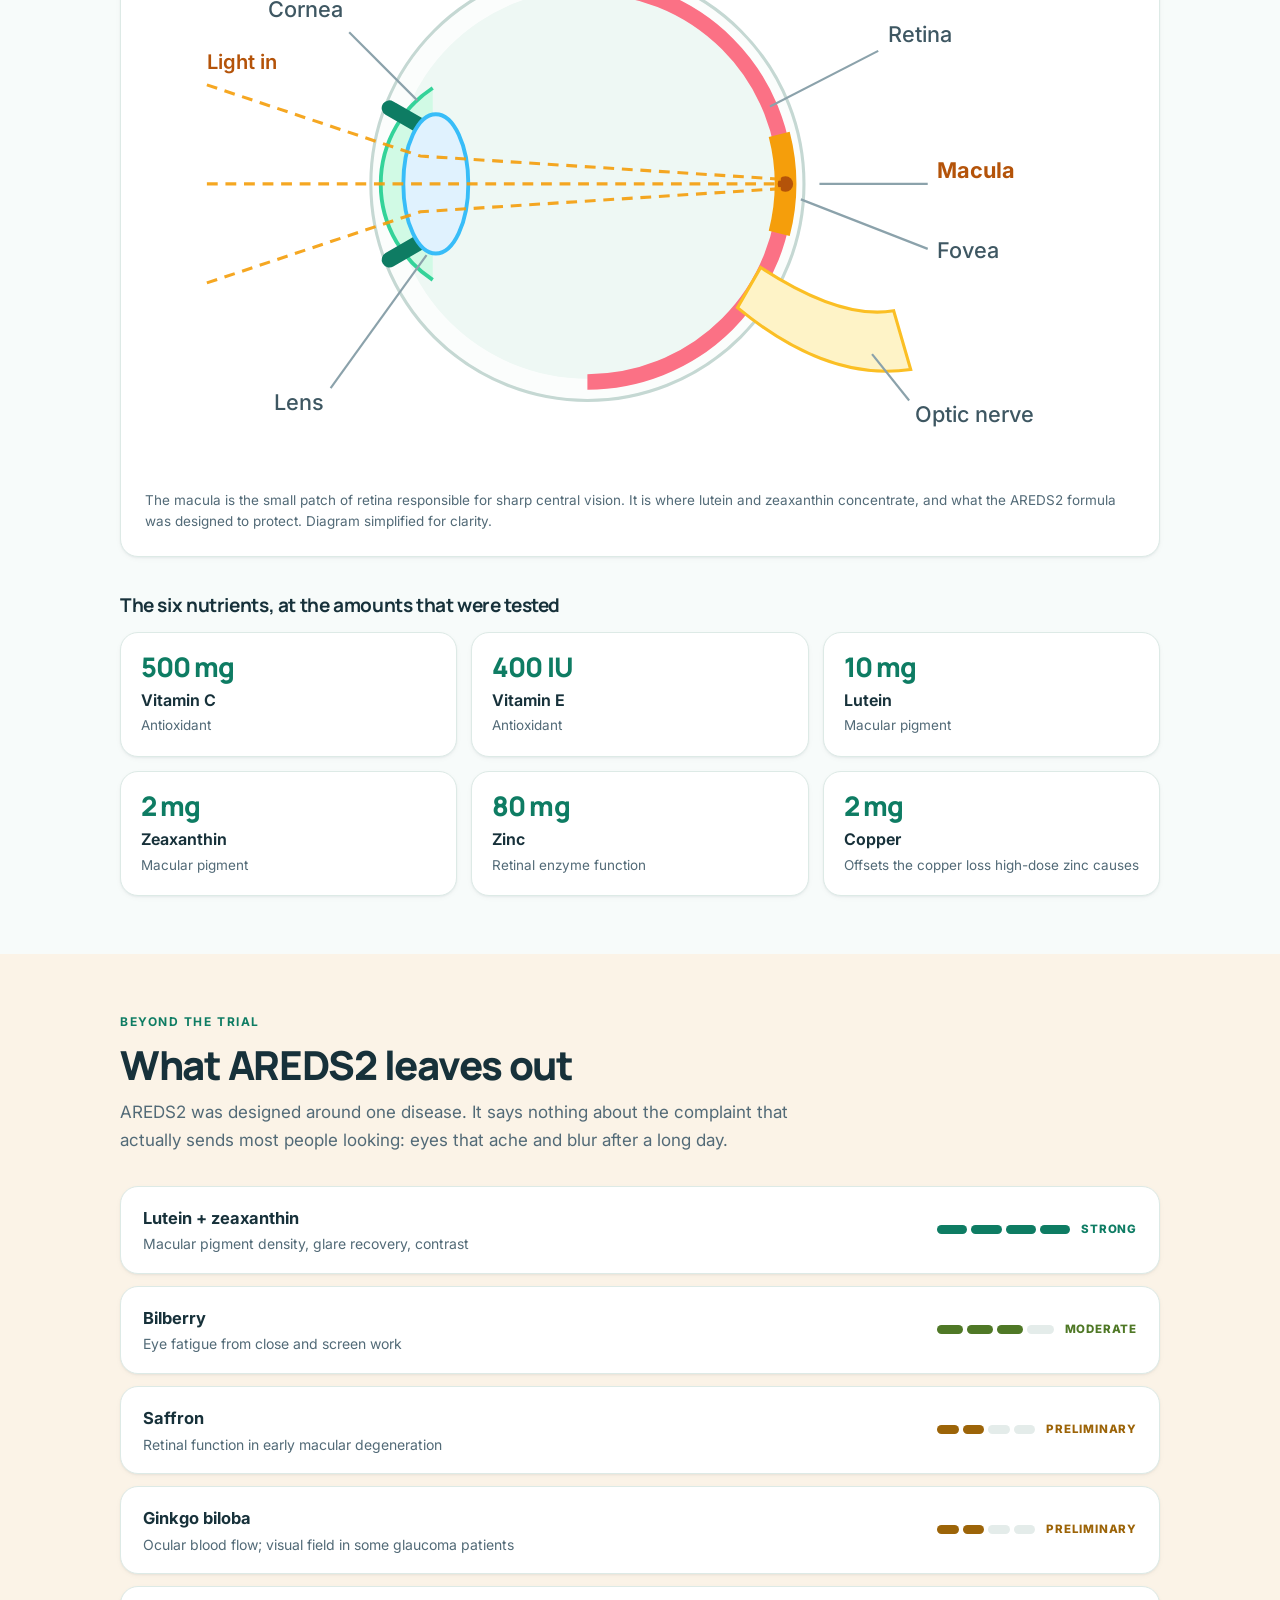
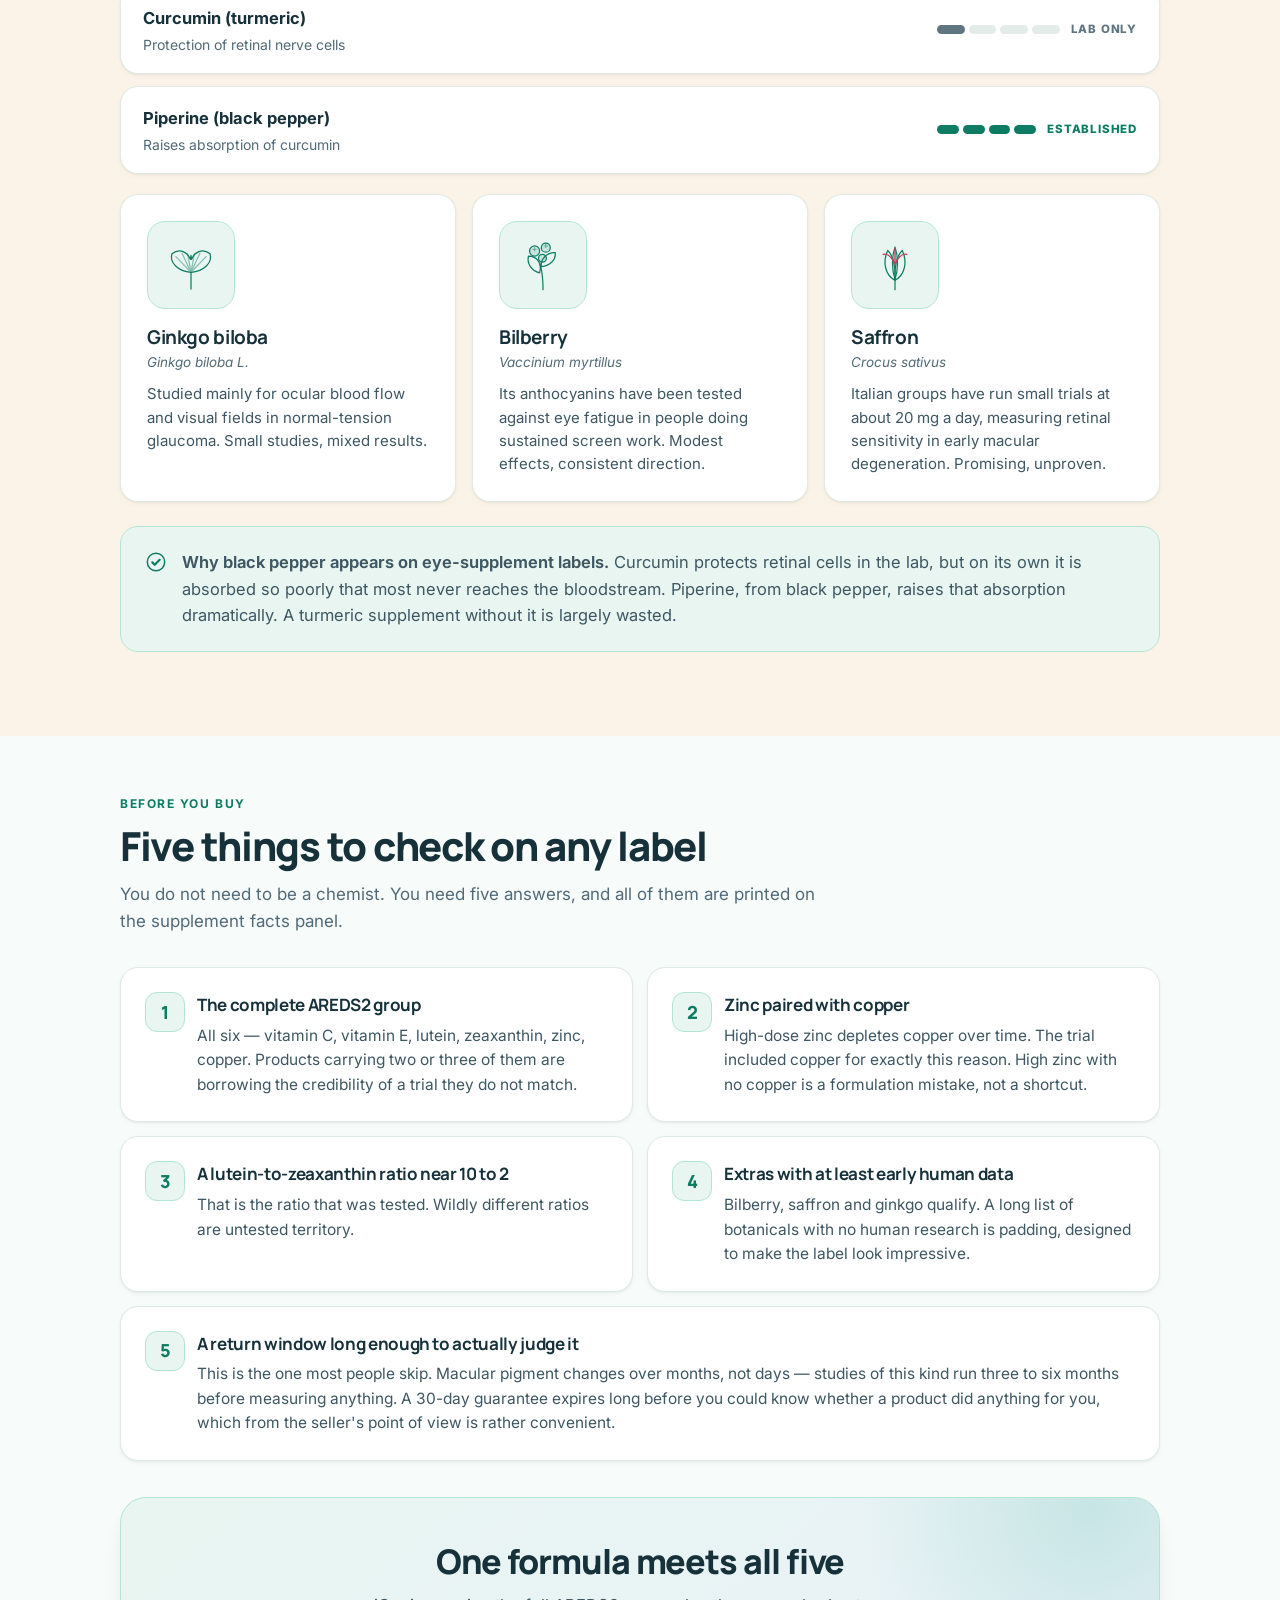
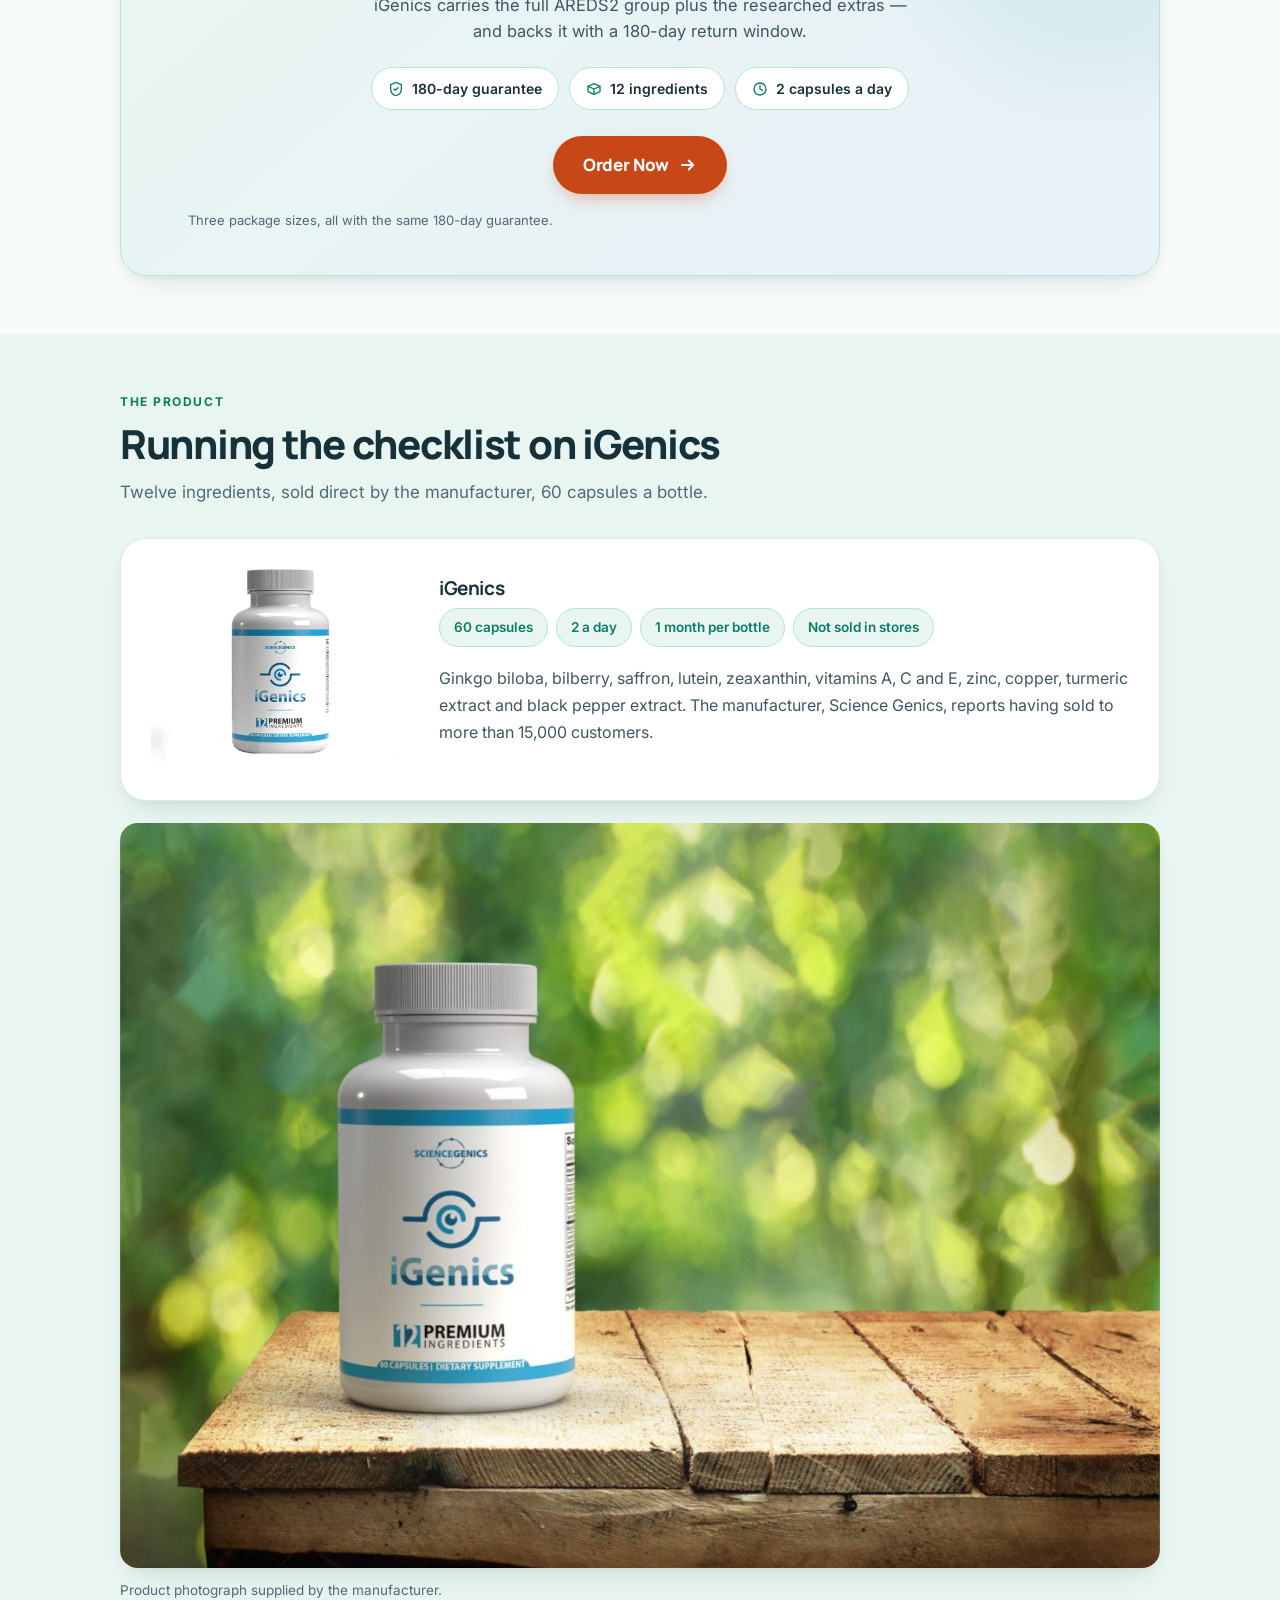
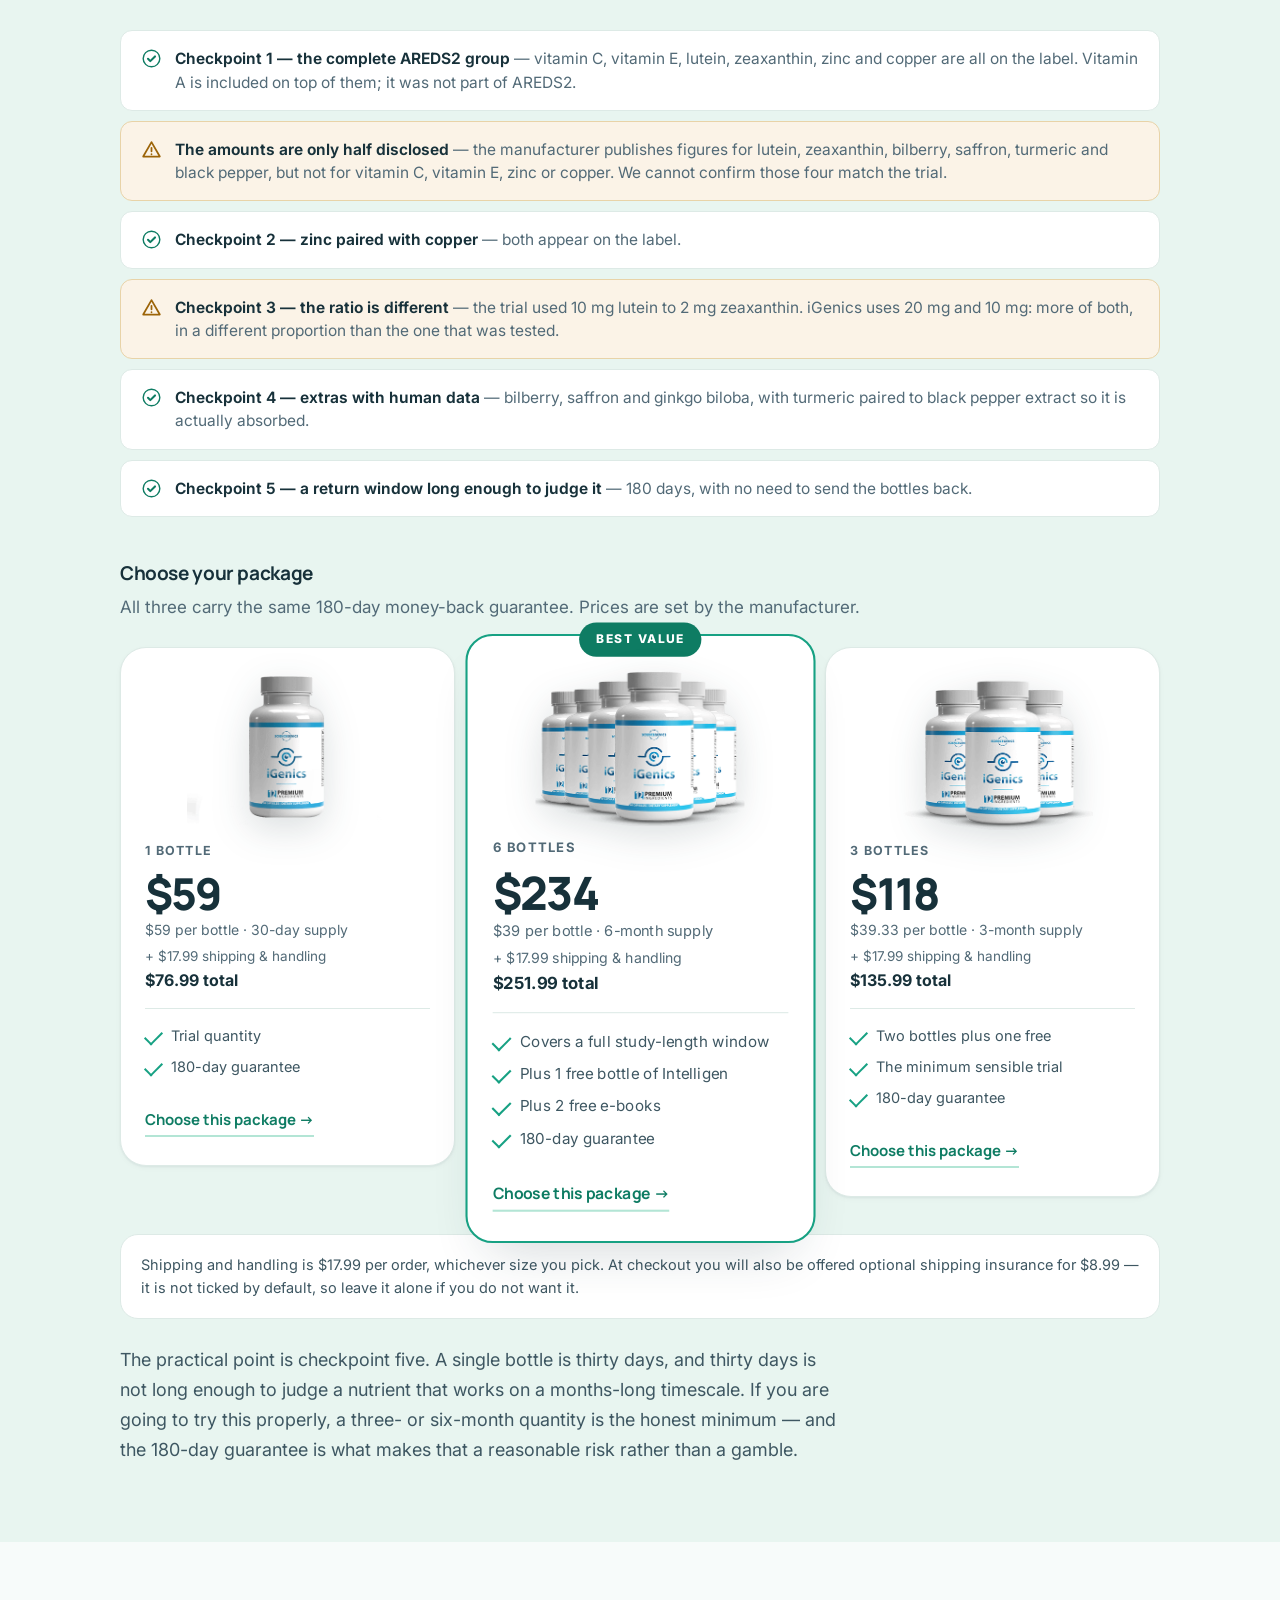
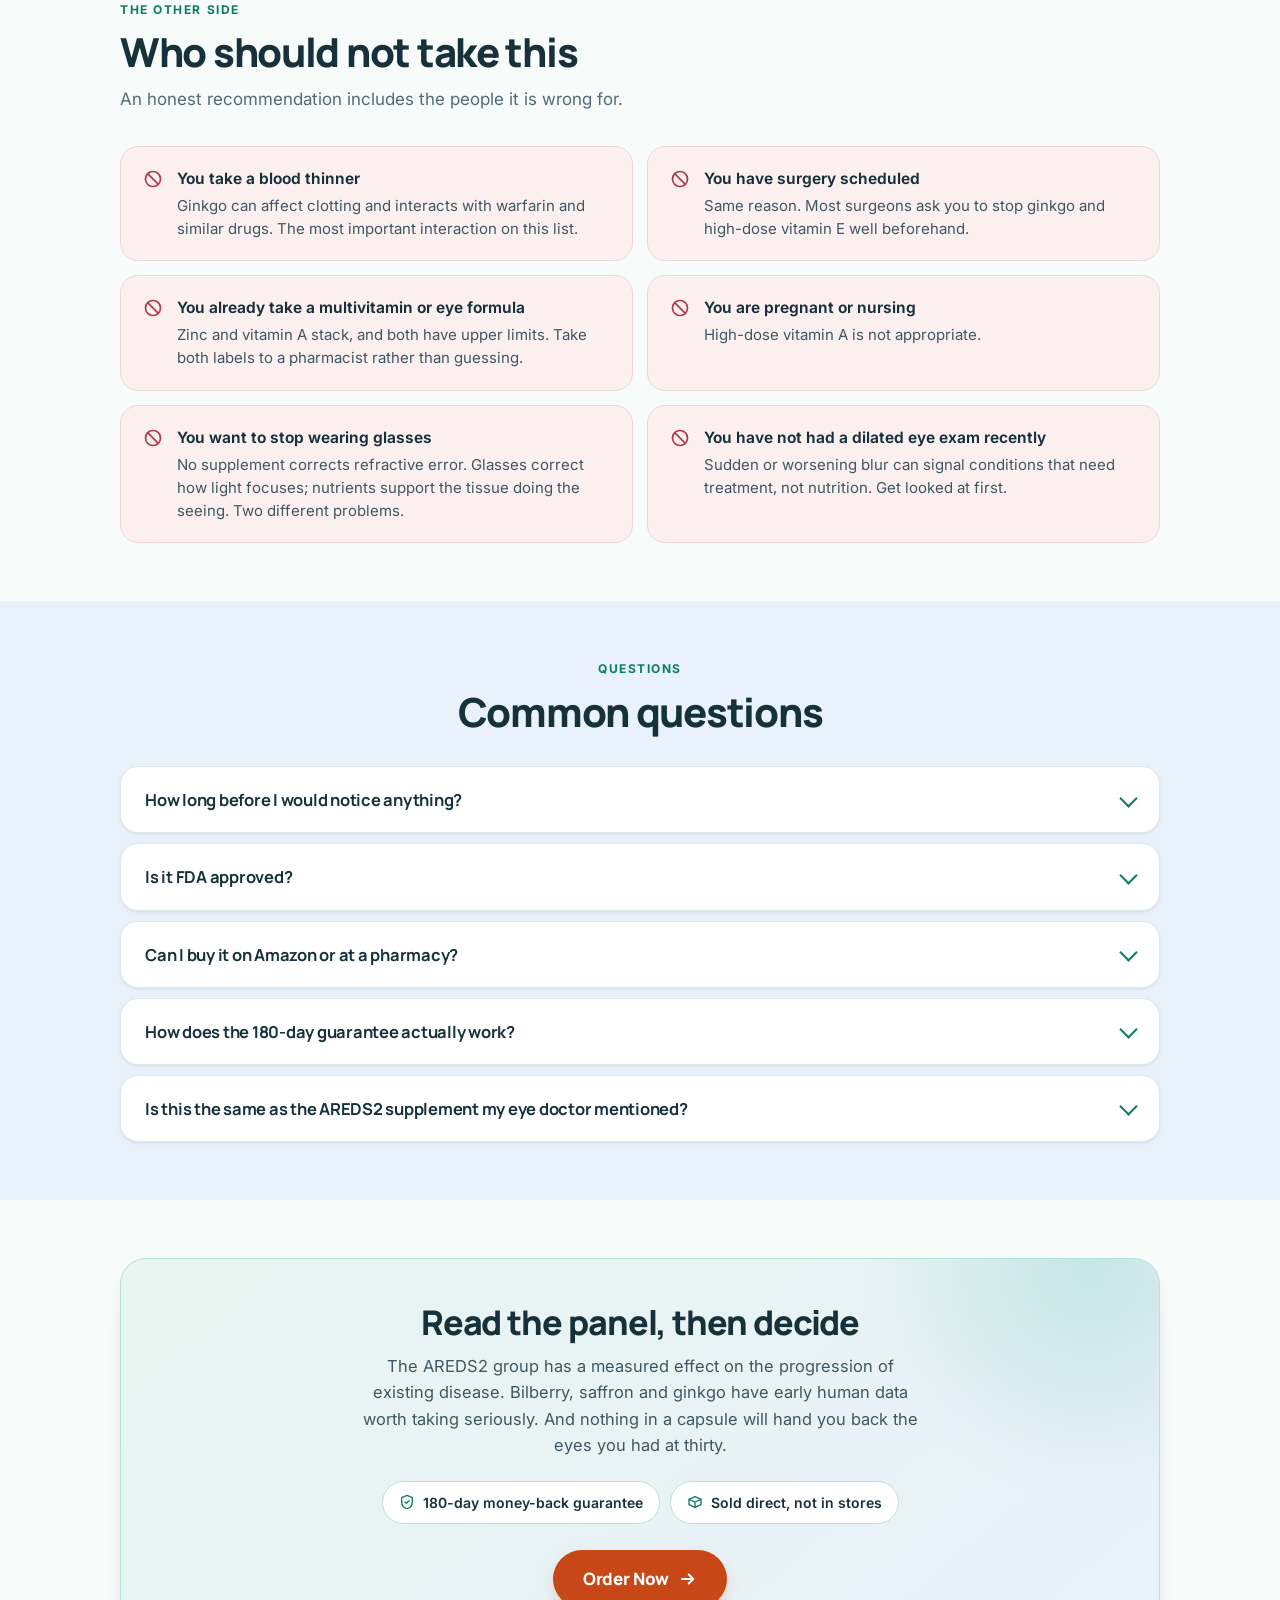
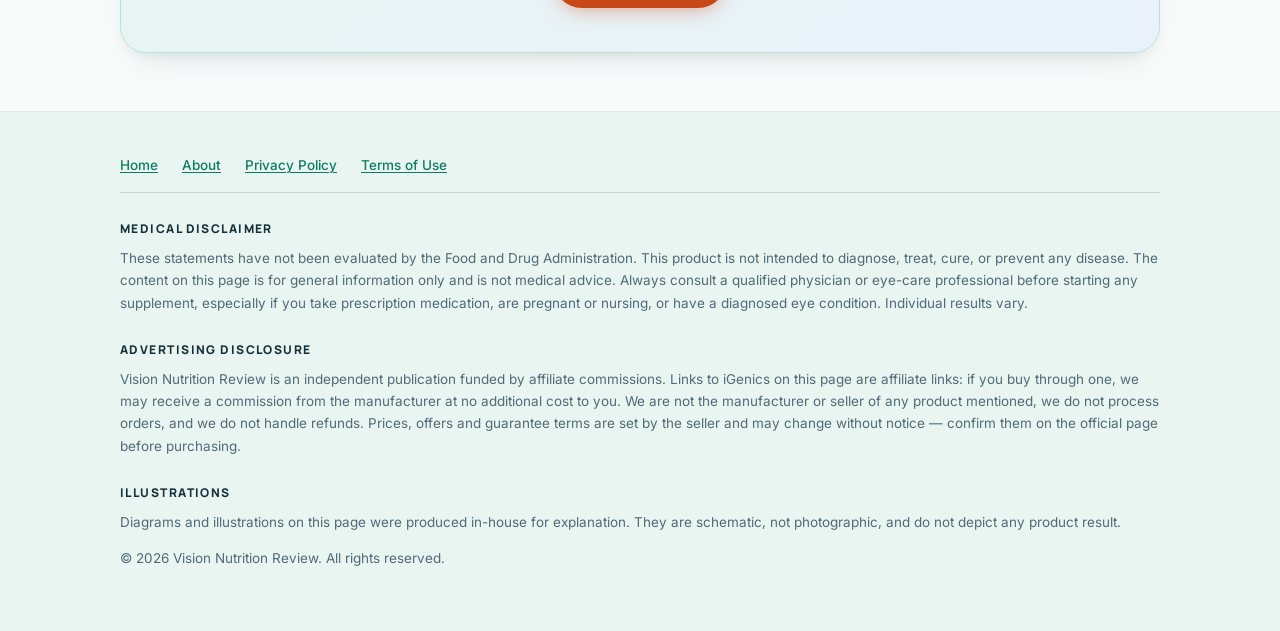
==== commit 87c4351e: "Cabecalho usa o proprio arquivo do favicon como icone O icone do cabecalho era uma reconstrucao sepa" ====
--- a/igenics/index.html
+++ b/igenics/index.html
@@ -56,9 +56,6 @@
 
 <!-- ícones reutilizáveis -->
 <svg width="0" height="0" style="position:absolute" aria-hidden="true" focusable="false">
-  <symbol id="i-eye" viewBox="0 0 24 24" fill="none" stroke="currentColor" stroke-width="2" stroke-linecap="round" stroke-linejoin="round">
-    <path d="M2 12s3.6-7 10-7 10 7 10 7-3.6 7-10 7-10-7-10-7z"/><circle cx="12" cy="12" r="3"/>
-  </symbol>
   <symbol id="i-shield" viewBox="0 0 24 24" fill="none" stroke="currentColor" stroke-width="2" stroke-linecap="round" stroke-linejoin="round">
     <path d="M12 2l8 3.5v6c0 5-3.4 9.3-8 10.5C7.4 20.8 4 16.5 4 11.5v-6z"/><path d="M9 12l2 2 4-4"/>
   </symbol>
@@ -85,7 +82,7 @@
 <header class="masthead">
   <div class="wrap--wide">
     <a class="brand" href="./">
-      <span class="brand-mark"><svg aria-hidden="true"><use href="#i-eye"/></svg></span>
+      <img class="brand-mark" src="assets/img/favicon.svg" width="36" height="36" alt="">
       <span style="display:block">Vision Nutrition Review
         <span>Independent supplement research</span>
       </span>
--- a/igenics/assets/style.css
+++ b/igenics/assets/style.css
@@ -144,12 +144,7 @@
   font-family: var(--display); font-weight: 800; font-size: 16px;
   letter-spacing: -.02em; color: var(--ink); text-decoration: none; line-height: 1.15;
 }
-.brand-mark {
-  width: 36px; height: 36px; flex: none; border-radius: var(--r-sm);
-  background: var(--brand-tint); border: 1px solid var(--brand-soft);
-  display: flex; align-items: center; justify-content: center;
-}
-.brand-mark svg { width: 19px; height: 19px; color: var(--brand); }
+.brand-mark { width: 36px; height: 36px; flex: none; display: block; }
 .brand span {
   display: block; font-family: var(--body); font-weight: 500; font-size: 10.5px;
   letter-spacing: .1em; text-transform: uppercase; color: var(--muted); margin-top: 2px;
